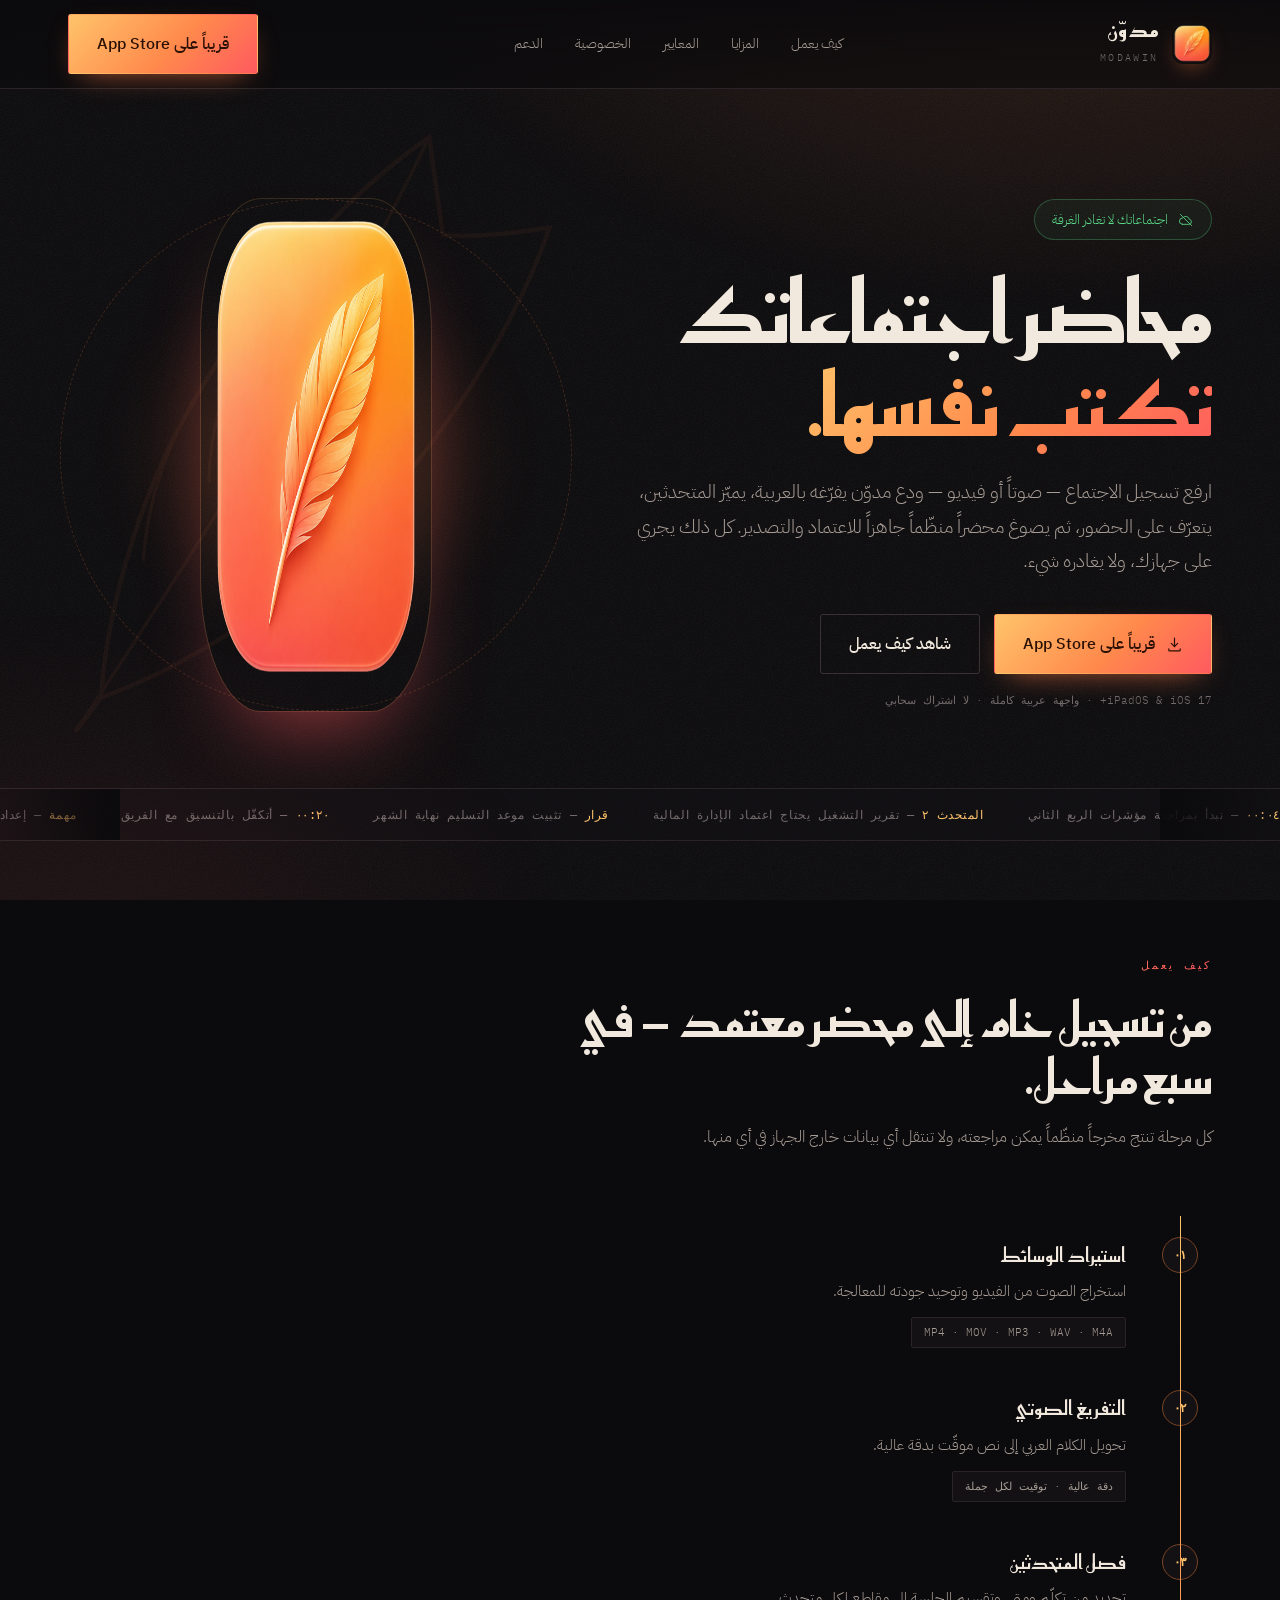
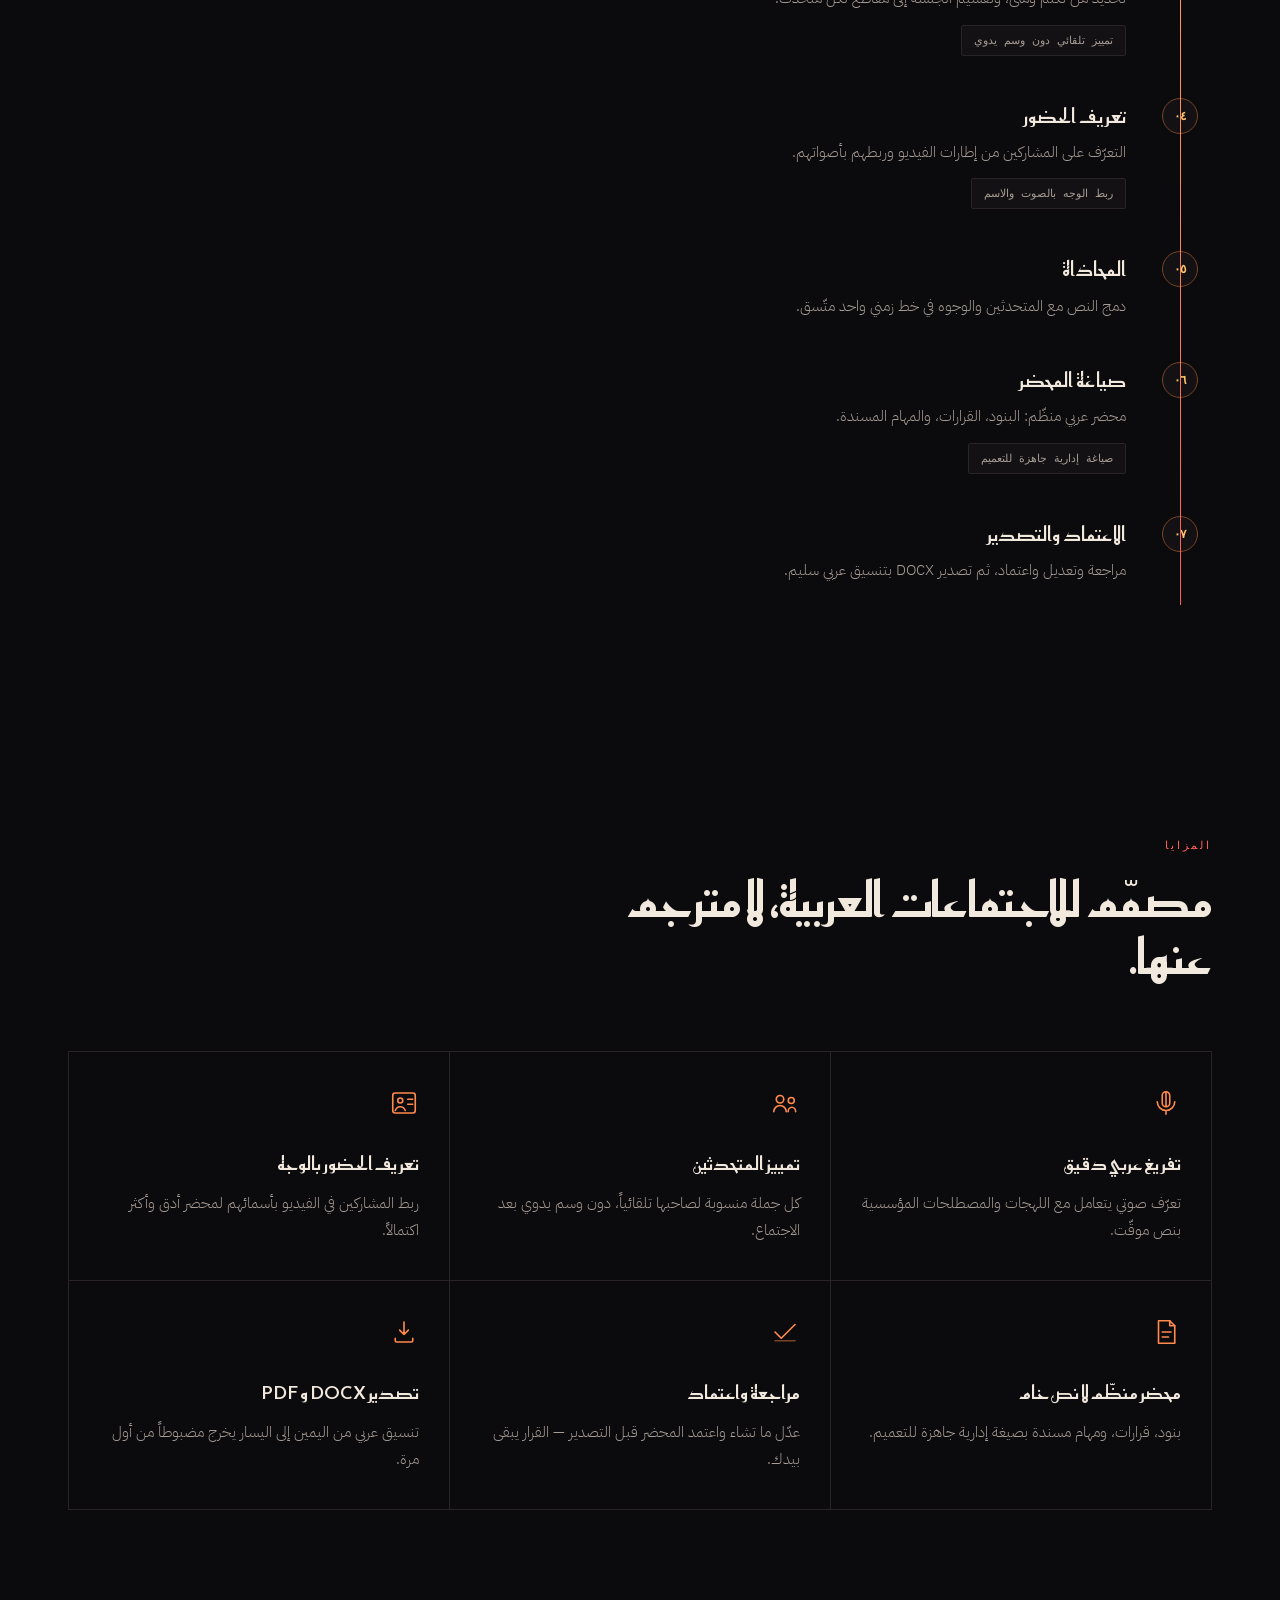
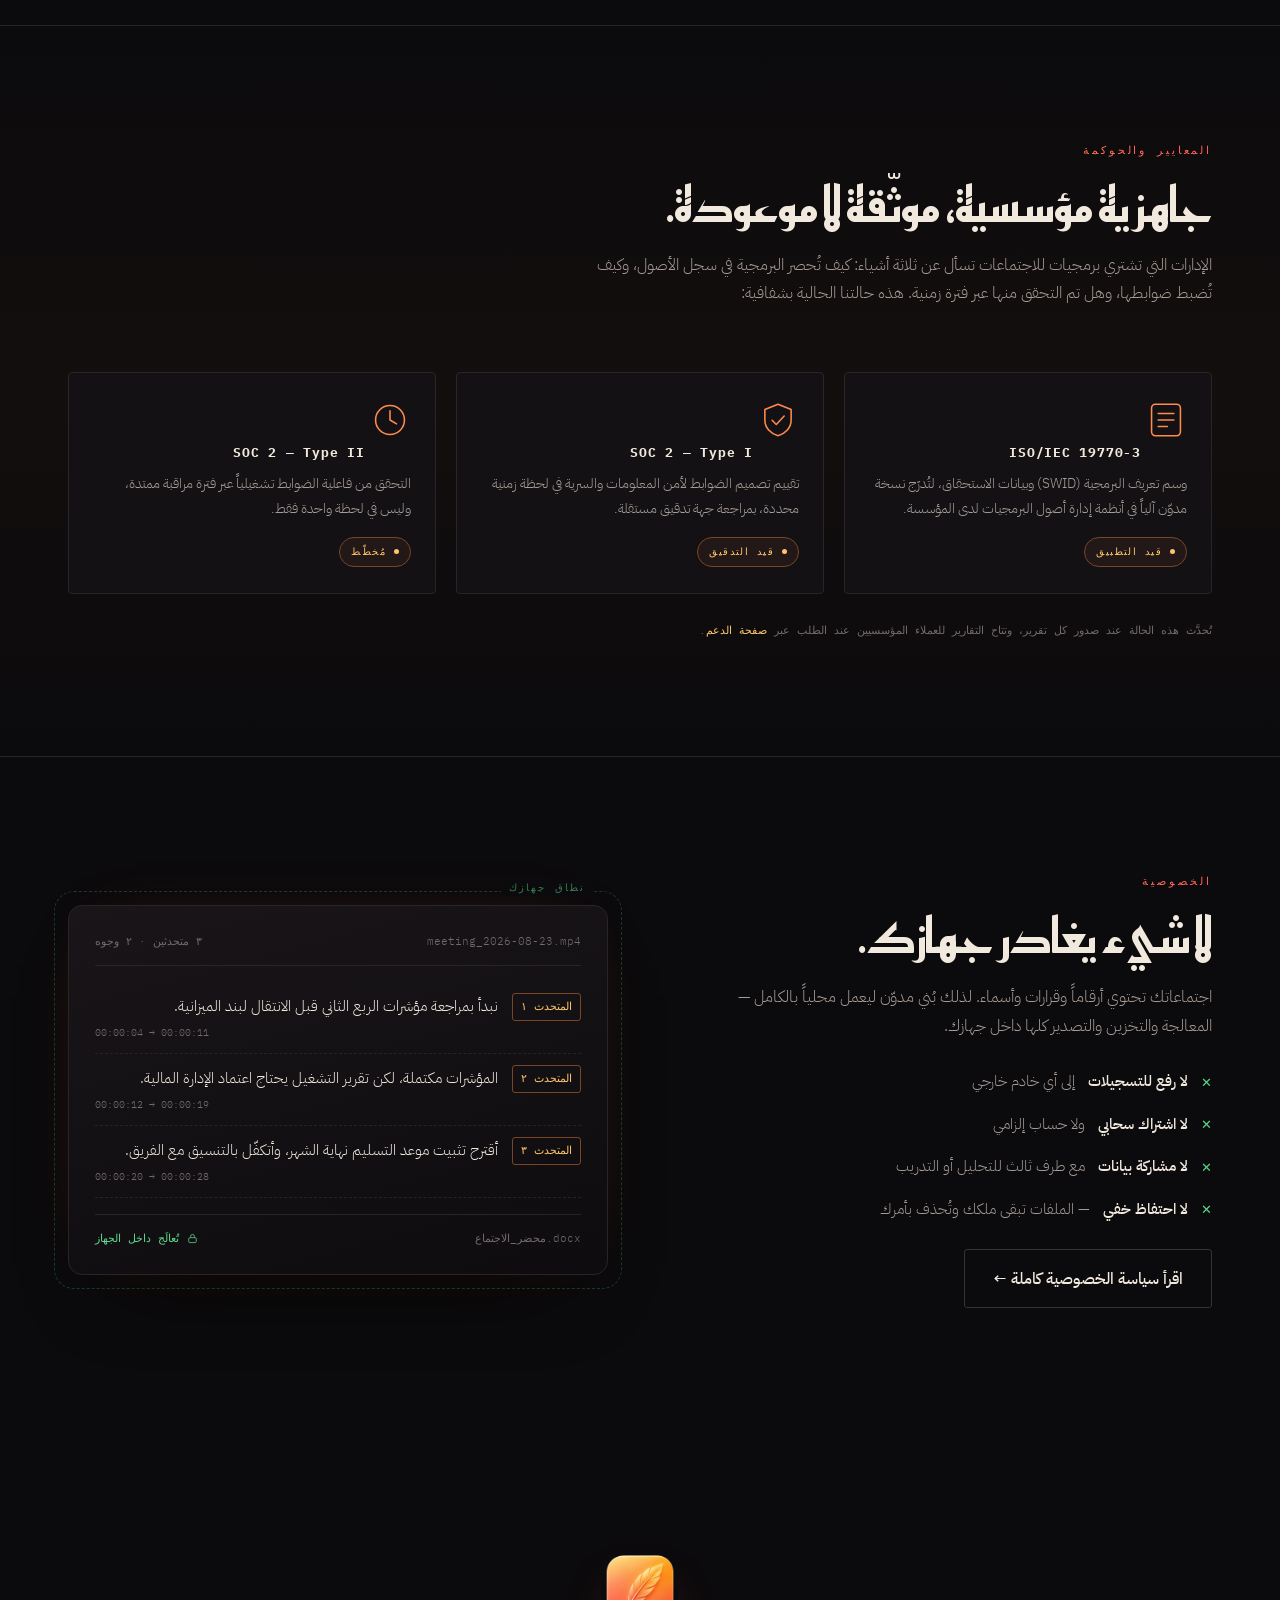
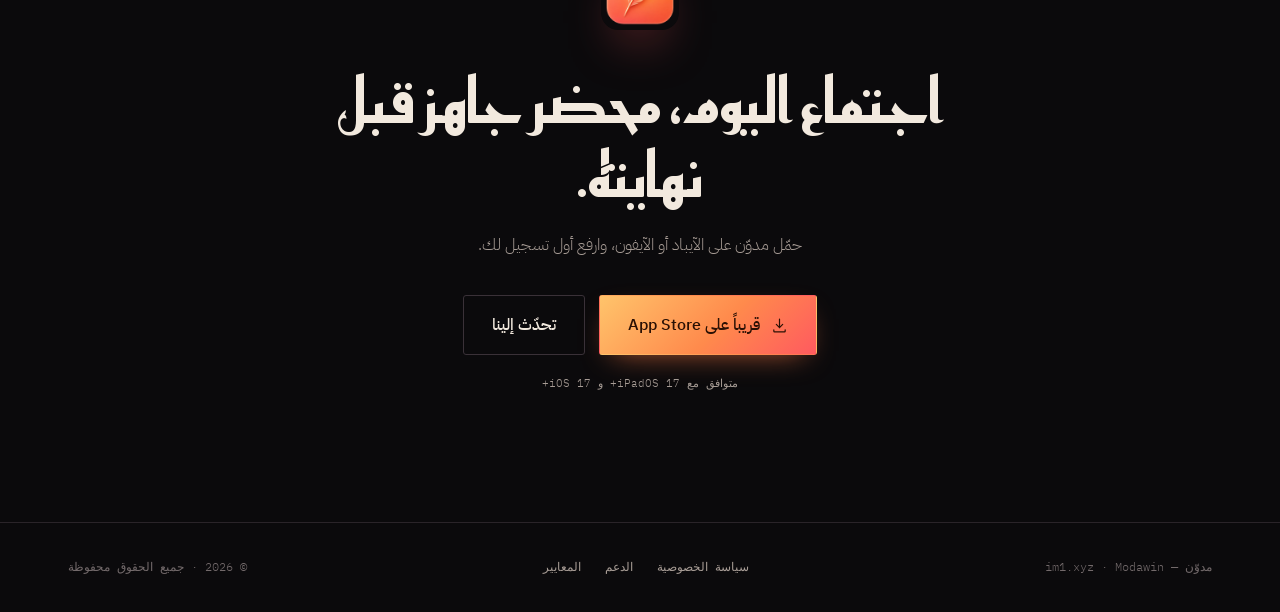
==== index.html @ cdb1be57 "Redesign around the Modawin feather identity: flame palette, app-icon hero, transcript ticker, stand" ====
<!DOCTYPE html>
<html lang="ar" dir="rtl">
<head>
<meta charset="utf-8">
<meta name="viewport" content="width=device-width, initial-scale=1">
<title>مدوّن — محاضر اجتماعاتك تكتب نفسها</title>
<meta name="description" content="مدوّن يحوّل تسجيلات اجتماعاتك إلى محضر عربي منظّم — تفريغ صوتي، تمييز متحدثين، تعريف حضور، وتصدير DOCX. المعالجة كلها تجري داخل جهازك.">
<meta property="og:title" content="مدوّن — محاضر اجتماعاتك تكتب نفسها">
<meta property="og:description" content="محاضر عربية منظّمة، تُصاغ حيث تبقى بياناتك: داخل جهازك.">
<meta property="og:type" content="website">
<meta property="og:url" content="https://im1.xyz/">
<meta property="og:locale" content="ar_SA">
<meta property="og:image" content="https://im1.xyz/icon-512.png">
<meta name="twitter:card" content="summary_large_image">
<meta name="theme-color" content="#0B0A0C">
<link rel="canonical" href="https://im1.xyz/">
<link rel="icon" type="image/png" sizes="64x64" href="icon-64.png">
<link rel="icon" type="image/png" sizes="192x192" href="icon-192.png">
<link rel="apple-touch-icon" href="apple-touch-icon.png">
<link rel="preconnect" href="https://fonts.googleapis.com">
<link rel="preconnect" href="https://fonts.gstatic.com" crossorigin>
<link href="https://fonts.googleapis.com/css2?family=Reem+Kufi:wght@400..700&family=IBM+Plex+Sans+Arabic:wght@200;300;400;500;600&family=IBM+Plex+Mono:wght@400;500&display=swap" rel="stylesheet">
<script type="application/ld+json">
{"@context":"https://schema.org","@type":"SoftwareApplication","name":"مدوّن","alternateName":"Modawin",
"applicationCategory":"BusinessApplication","operatingSystem":"iOS 17+, iPadOS 17+","inLanguage":"ar",
"url":"https://im1.xyz/","image":"https://im1.xyz/icon-512.png",
"description":"ذكاء اجتماعات عربي: تفريغ صوتي، تمييز متحدثين، تعريف حضور، ومحضر عربي منظّم قابل للتصدير DOCX — بمعالجة تجري داخل الجهاز."}
</script>
<style>
:root{
  --ink:#0B0A0C; --ink-2:#131114; --panel:#17141A; --line:#2A2429; --line-2:#3A3138;
  --sand:#F2E9DE; --sand-dim:#A79C95; --mute:#736A6B;
  --flame-1:#FFC46B; --flame-2:#FF8A4C; --flame-3:#FF5A5F; --flame-soft:#7A4526;
  --signal:#5BD98A;
  --grad:linear-gradient(135deg,var(--flame-1),var(--flame-2) 55%,var(--flame-3));
  --display:"Reem Kufi",serif; --body:"IBM Plex Sans Arabic",sans-serif; --mono:"IBM Plex Mono",monospace;
  --maxw:1200px;
}
*{box-sizing:border-box;margin:0;padding:0}
html{scroll-behavior:smooth}
body{background:var(--ink); color:var(--sand); font-family:var(--body); font-weight:300;
  line-height:1.8; -webkit-font-smoothing:antialiased; overflow-x:hidden; position:relative}
body::before{content:""; position:fixed; inset:0; z-index:0; pointer-events:none; opacity:.15;
  background-image:url("data:image/svg+xml,%3Csvg xmlns='http://www.w3.org/2000/svg' width='200' height='200'%3E%3Cfilter id='n'%3E%3CfeTurbulence type='fractalNoise' baseFrequency='.85' numOctaves='3'/%3E%3C/filter%3E%3Crect width='200' height='200' filter='url(%23n)' opacity='.5'/%3E%3C/svg%3E")}
body::after{content:""; position:fixed; inset:0; z-index:0; pointer-events:none;
  background:radial-gradient(1200px 700px at 84% -12%, rgba(255,138,76,.16), transparent 60%),
             radial-gradient(800px 560px at 6% 106%, rgba(255,90,95,.08), transparent 62%)}
.wrap{position:relative; z-index:1; max-width:var(--maxw); margin-inline:auto; padding-inline:28px}
.mono{font-family:var(--mono); letter-spacing:.04em}
.ltr{direction:ltr; unicode-bidi:isolate; display:inline-block}
.grad-text{background:var(--grad); -webkit-background-clip:text; background-clip:text; color:transparent}

/* ── nav ─────────────────────────────────────────── */
nav{position:sticky; top:0; z-index:50; backdrop-filter:blur(16px);
  background:linear-gradient(to bottom, rgba(11,10,12,.95), rgba(11,10,12,.6)); border-bottom:1px solid var(--line)}
.nav-in{display:flex; align-items:center; justify-content:space-between; gap:20px; padding-block:14px}
.brand{display:flex; align-items:center; gap:13px; text-decoration:none; color:var(--sand)}
.brand img{width:40px; height:40px; border-radius:11px; box-shadow:0 8px 22px -10px rgba(255,122,69,.75)}
.brand b{font-family:var(--display); font-weight:600; font-size:1.4rem; letter-spacing:.01em; display:block; line-height:1.15}
.brand em{font-style:normal; font-family:var(--mono); font-size:.6rem; color:var(--mute); letter-spacing:.26em; text-transform:uppercase}
.nav-links{display:flex; gap:32px; align-items:center}
.nav-links a{color:var(--sand-dim); text-decoration:none; font-size:.9rem; transition:color .25s; position:relative}
.nav-links a::after{content:""; position:absolute; inset-inline:0; bottom:-6px; height:1px; background:var(--grad);
  transform:scaleX(0); transition:transform .35s cubic-bezier(.2,.7,.3,1)}
.nav-links a:hover{color:var(--sand)} .nav-links a:hover::after{transform:scaleX(1)}
@media(max-width:900px){.nav-links{display:none}}

/* ── buttons ─────────────────────────────────────── */
.btn{display:inline-flex; align-items:center; gap:11px; padding:15px 28px; border-radius:3px;
  font-family:var(--body); font-weight:500; font-size:.97rem; text-decoration:none; cursor:pointer;
  border:1px solid transparent; transition:transform .24s cubic-bezier(.2,.7,.3,1), box-shadow .3s, border-color .3s, color .3s}
.btn-primary{background:var(--grad); color:#2A1004; box-shadow:0 10px 30px -14px rgba(255,122,69,.8)}
.btn-primary:hover{transform:translateY(-2px); box-shadow:0 20px 44px -16px rgba(255,122,69,.9)}
.btn-ghost{border-color:var(--line-2); color:var(--sand)}
.btn-ghost:hover{border-color:var(--flame-2); color:var(--flame-1); transform:translateY(-2px)}
.btn svg{width:17px; height:17px}

/* ── hero ────────────────────────────────────────── */
header{padding-block:clamp(56px,9vw,110px) clamp(46px,6vw,80px); position:relative; overflow:hidden}
.feather-mark{position:absolute; inset-inline-end:-8%; top:-6%; width:min(760px,72vw); opacity:.05;
  pointer-events:none; transform:rotate(-8deg); z-index:0}
.hero-grid{display:grid; grid-template-columns:1.08fr .92fr; gap:clamp(34px,5vw,70px); align-items:center; position:relative; z-index:1}
@media(max-width:980px){.hero-grid{grid-template-columns:1fr}}
.eyebrow{display:inline-flex; align-items:center; gap:10px; font-size:.82rem; color:var(--signal);
  border:1px solid rgba(91,217,138,.28); border-radius:999px; padding:8px 17px; background:rgba(91,217,138,.05)}
.eyebrow .glyph{width:16px; height:16px; flex:0 0 16px; fill:none; stroke:var(--signal); stroke-width:1.4;
  stroke-linecap:round; stroke-linejoin:round; opacity:.9}
.eyebrow .slash{stroke-dasharray:26; stroke-dashoffset:26; animation:draw 1.1s .7s cubic-bezier(.4,.8,.3,1) forwards}
@keyframes draw{to{stroke-dashoffset:0}}
h1{font-family:var(--display); font-weight:700; font-size:clamp(2.9rem,7.2vw,5.4rem); line-height:1.08;
  letter-spacing:-.015em; margin-block:26px 22px; max-width:15ch}
.lede{font-size:clamp(1.02rem,1.6vw,1.19rem); color:var(--sand-dim); max-width:54ch; font-weight:300}
.cta-row{display:flex; gap:14px; flex-wrap:wrap; margin-top:36px}
.fine{font-family:var(--mono); font-size:.71rem; color:var(--mute); margin-top:16px}
.rise{opacity:0; transform:translateY(22px); animation:rise .95s cubic-bezier(.2,.7,.3,1) forwards}
@keyframes rise{to{opacity:1; transform:none}}
.d1{animation-delay:.05s}.d2{animation-delay:.16s}.d3{animation-delay:.28s}.d4{animation-delay:.4s}.d5{animation-delay:.52s}

/* app icon showcase */
.icon-stage{display:grid; place-items:center; position:relative}
.icon-stage .halo{position:absolute; width:min(420px,80%); aspect-ratio:1; border-radius:50%;
  background:radial-gradient(circle, rgba(255,122,69,.35), transparent 66%); filter:blur(28px); animation:pulseHalo 6s ease-in-out infinite}
@keyframes pulseHalo{0%,100%{transform:scale(1); opacity:.85} 50%{transform:scale(1.06); opacity:1}}
.icon-stage img.app{width:min(230px,52vw); border-radius:26%; position:relative; z-index:2;
  box-shadow:0 46px 80px -34px rgba(255,90,95,.55), 0 0 0 1px rgba(255,196,107,.16);
  animation:float 7s ease-in-out infinite}
@keyframes float{0%,100%{transform:translateY(0) rotate(0)} 50%{transform:translateY(-11px) rotate(-1deg)}}
.orbit{position:absolute; inset-block:0; aspect-ratio:1; border:1px dashed rgba(255,138,76,.2);
  border-radius:50%; animation:spin 34s linear infinite; z-index:1}
@keyframes spin{to{transform:rotate(360deg)}}

/* ── marquee of transcript lines ─────────────────── */
.ticker{border-block:1px solid var(--line); background:rgba(19,17,20,.6); overflow:hidden; position:relative}
.ticker::before,.ticker::after{content:""; position:absolute; top:0; bottom:0; width:120px; z-index:2; pointer-events:none}
.ticker::before{inset-inline-start:0; background:linear-gradient(to left,transparent,var(--ink))}
.ticker::after{inset-inline-end:0; background:linear-gradient(to right,transparent,var(--ink))}
.ticker-track{display:flex; gap:44px; padding-block:15px; width:max-content; animation:slide 42s linear infinite}
@keyframes slide{to{transform:translateX(50%)}}
.ticker-track span{font-family:var(--mono); font-size:.73rem; color:var(--mute); white-space:nowrap; letter-spacing:.05em}
.ticker-track span b{color:var(--flame-1); font-weight:400}

/* ── sections ────────────────────────────────────── */
section{padding-block:clamp(72px,9vw,124px)}
.sec-head{max-width:64ch; margin-bottom:clamp(40px,5vw,64px)}
.kicker{font-family:var(--mono); font-size:.69rem; letter-spacing:.26em; display:block; margin-bottom:16px}
h2{font-family:var(--display); font-weight:600; font-size:clamp(2rem,4vw,3.05rem); line-height:1.18; letter-spacing:-.008em}
.sec-head p{color:var(--sand-dim); margin-top:16px}

/* pipeline */
.ladder{position:relative}
.ladder::before{content:""; position:absolute; inset-block:0; inset-inline-start:31px; width:1px; background:var(--line)}
.ladder .fill{position:absolute; inset-inline-start:31px; top:0; width:1px; background:var(--grad); height:0;
  transition:height 1.7s cubic-bezier(.3,.8,.3,1)}
.ladder.on .fill{height:100%}
.step{display:grid; grid-template-columns:64px 1fr; gap:22px; align-items:start; padding-block:21px}
.step .n{width:64px; display:grid; place-items:center}
.step .n b{width:36px; height:36px; border-radius:50%; display:grid; place-items:center; background:var(--ink-2);
  border:1px solid var(--line); font-family:var(--mono); font-size:.76rem; color:var(--mute); transition:.55s}
.ladder.on .step .n b{border-color:var(--flame-soft); color:var(--flame-1)}
.step h3{font-family:var(--display); font-weight:500; font-size:1.26rem; margin-bottom:5px}
.step p{color:var(--sand-dim); font-size:.95rem; max-width:60ch}
.step .tech{font-family:var(--mono); font-size:.66rem; color:var(--sand-dim); margin-top:12px; display:inline-block;
  border:1px solid var(--line); border-radius:2px; padding:5px 12px; background:var(--ink-2); transition:.35s}
.step:hover .tech{border-color:var(--flame-soft); color:var(--flame-1)}

/* features */
.cards{display:grid; grid-template-columns:repeat(3,1fr); gap:1px; background:var(--line); border:1px solid var(--line)}
@media(max-width:900px){.cards{grid-template-columns:repeat(2,1fr)}}
@media(max-width:600px){.cards{grid-template-columns:1fr}}
.card{background:var(--ink); padding:36px 30px; transition:background .35s; position:relative; overflow:hidden}
.card::before{content:""; position:absolute; top:0; inset-inline:0; height:1px; background:var(--grad);
  transform:scaleX(0); transition:transform .55s cubic-bezier(.2,.7,.3,1)}
.card:hover{background:var(--ink-2)} .card:hover::before{transform:scaleX(1)}
.card .ic{width:30px; height:30px; margin-bottom:20px; stroke:var(--flame-2); fill:none; stroke-width:1.3; stroke-linecap:round; stroke-linejoin:round}
.card h3{font-family:var(--display); font-weight:500; font-size:1.17rem; margin-bottom:9px}
.card p{color:var(--sand-dim); font-size:.93rem}

/* compliance */
.trust{border-block:1px solid var(--line); background:linear-gradient(180deg, transparent, rgba(255,138,76,.035), transparent)}
.badges{display:grid; grid-template-columns:repeat(3,1fr); gap:20px; margin-top:8px}
@media(max-width:860px){.badges{grid-template-columns:1fr}}
.badge{border:1px solid var(--line); background:var(--ink-2); border-radius:4px; padding:26px 24px;
  position:relative; overflow:hidden; transition:border-color .35s, transform .35s}
.badge:hover{border-color:var(--flame-soft); transform:translateY(-3px)}
.badge .seal{width:42px; height:42px; margin-bottom:16px; stroke:var(--flame-2); fill:none; stroke-width:1.2; stroke-linecap:round; stroke-linejoin:round}
.badge h4{font-family:var(--mono); font-size:.82rem; color:var(--sand); letter-spacing:.06em; margin-bottom:6px}
.badge p{color:var(--sand-dim); font-size:.88rem; margin-bottom:14px}
.status{display:inline-flex; align-items:center; gap:8px; font-family:var(--mono); font-size:.64rem;
  letter-spacing:.14em; padding:5px 11px; border-radius:999px; border:1px solid}
.status.active{color:var(--signal); border-color:rgba(91,217,138,.34); background:rgba(91,217,138,.06)}
.status.progress{color:var(--flame-1); border-color:var(--flame-soft); background:rgba(255,138,76,.06)}
.status i{width:5px; height:5px; border-radius:50%; background:currentColor; display:block}

/* privacy */
.privacy{position:relative}
.priv-grid{display:grid; grid-template-columns:1fr 1fr; gap:clamp(32px,5vw,72px); align-items:center}
@media(max-width:900px){.priv-grid{grid-template-columns:1fr}}
.priv-list{list-style:none; display:grid; gap:15px}
.priv-list li{display:flex; gap:13px; align-items:flex-start; color:var(--sand-dim); font-size:.96rem}
.priv-list li::before{content:"✕"; color:var(--signal); font-family:var(--mono); font-size:.8rem; margin-top:.28em}
.priv-list li b{color:var(--sand); font-weight:500}
.vault{border:1px solid var(--line); border-radius:14px; padding:26px; background:linear-gradient(165deg,#191519,#0E0C0F);
  position:relative; box-shadow:0 40px 90px -50px #000, 0 0 70px -42px rgba(255,122,69,.4)}
.vault .boundary{position:absolute; inset:-15px; border:1px dashed rgba(91,217,138,.22); border-radius:20px;
  pointer-events:none; animation:breathe 7s ease-in-out infinite}
.vault .boundary-tag{position:absolute; top:-27px; inset-inline-start:14px; font-family:var(--mono); font-size:.6rem;
  letter-spacing:.22em; color:rgba(91,217,138,.55); background:var(--ink); padding-inline:8px}
@keyframes breathe{0%,100%{opacity:.5; transform:scale(1)} 50%{opacity:.95; transform:scale(1.008)}}
@media(max-width:900px){.vault .boundary,.vault .boundary-tag{display:none}}
.vault-bar{display:flex; align-items:center; justify-content:space-between; padding-bottom:14px;
  border-bottom:1px solid var(--line); margin-bottom:16px; font-family:var(--mono); font-size:.68rem; color:var(--mute)}
.seg{display:grid; grid-template-columns:auto 1fr; gap:14px; padding-block:11px; border-bottom:1px dashed rgba(42,36,41,.9)}
.seg:last-of-type{border-bottom:0}
.spk{font-family:var(--mono); font-size:.67rem; color:var(--flame-1); border:1px solid var(--flame-soft);
  border-radius:3px; padding:3px 8px; height:fit-content; white-space:nowrap}
.seg p{font-size:.93rem; color:var(--sand)}
.seg time{display:block; font-family:var(--mono); font-size:.63rem; color:var(--mute); margin-top:4px}
.vault-foot{margin-top:16px; padding-top:14px; border-top:1px solid var(--line); display:flex;
  justify-content:space-between; align-items:center; font-family:var(--mono); font-size:.67rem; color:var(--mute); gap:12px; flex-wrap:wrap}
.localmark{display:inline-flex; align-items:center; gap:7px; color:var(--signal)}
.localmark svg{width:13px; height:13px; fill:none; stroke:var(--signal); stroke-width:1.4; stroke-linejoin:round}

/* final cta */
.final{text-align:center; padding-block:clamp(86px,10vw,138px); position:relative}
.final img.mini{width:78px; border-radius:22%; margin-bottom:26px; box-shadow:0 26px 50px -22px rgba(255,90,95,.6)}
.final h2{font-size:clamp(2.2rem,5.2vw,3.9rem); max-width:17ch; margin-inline:auto}
.final p{color:var(--sand-dim); max-width:46ch; margin:18px auto 0}
.final .cta-row{justify-content:center}

footer{border-top:1px solid var(--line); padding-block:34px; font-family:var(--mono); font-size:.72rem; color:var(--mute)}
.foot-in{display:flex; justify-content:space-between; gap:18px; flex-wrap:wrap; align-items:center}
.foot-links{display:flex; gap:24px}
footer a{color:var(--sand-dim); text-decoration:none}
footer a:hover{color:var(--flame-1)}
:focus-visible{outline:2px solid var(--flame-2); outline-offset:3px}
@media(prefers-reduced-motion:reduce){*{animation-duration:.001s!important; transition-duration:.001s!important}
  .rise{opacity:1; transform:none}}
</style>
</head>
<body>

<nav>
  <div class="wrap nav-in">
    <a class="brand" href="/">
      <img src="icon-192.png" alt="شعار مدوّن" width="40" height="40">
      <span><b>مدوّن</b><em>Modawin</em></span>
    </a>
    <div class="nav-links">
      <a href="#how">كيف يعمل</a>
      <a href="#features">المزايا</a>
      <a href="#trust">المعايير</a>
      <a href="#privacy">الخصوصية</a>
      <a href="support.html">الدعم</a>
    </div>
    <a class="btn btn-primary appstore" href="#get">حمّل التطبيق</a>
  </div>
</nav>

<header>
  <svg class="feather-mark" viewBox="0 0 200 200" aria-hidden="true">
    <path d="M150 30C120 45 80 80 60 120c-10 20-14 34-16 44l-8 8 8-8c10-2 24-6 44-16 40-20 75-60 90-90-10 0-20 0-28-2z"
          fill="none" stroke="#FF8A4C" stroke-width="1.2"/>
    <path d="M150 30C130 60 100 100 36 172M120 52c-8 14-14 26-16 40M96 74c-8 12-14 24-16 38M72 100c-6 10-10 20-12 30"
          fill="none" stroke="#FF8A4C" stroke-width=".9"/>
  </svg>
  <div class="wrap hero-grid">
    <div>
      <span class="eyebrow rise d1">
        <svg class="glyph" viewBox="0 0 24 24" aria-hidden="true">
          <path d="M6.5 18.5h10a3.7 3.7 0 00.5-7.35 5.4 5.4 0 00-9.83-2.1A4.2 4.2 0 006.5 18.5z"/>
          <path d="M3.6 3.6l16.8 16.8" class="slash"/>
        </svg>
        اجتماعاتك لا تغادر الغرفة
      </span>
      <h1 class="rise d2">محاضر اجتماعاتك<br><span class="grad-text">تكتب نفسها.</span></h1>
      <p class="lede rise d3">
        ارفع تسجيل الاجتماع — صوتاً أو فيديو — ودع مدوّن يفرّغه بالعربية، يميّز المتحدثين،
        يتعرّف على الحضور، ثم يصوغ محضراً منظّماً جاهزاً للاعتماد والتصدير.
        كل ذلك يجري على جهازك، ولا يغادره شيء.
      </p>
      <div class="cta-row rise d4">
        <a class="btn btn-primary appstore" href="#">
          <svg viewBox="0 0 24 24" fill="none" stroke="currentColor" stroke-width="1.7" stroke-linecap="round" stroke-linejoin="round"><path d="M12 3v12m0 0l-4.5-4.5M12 15l4.5-4.5M4 18v2a1 1 0 001 1h14a1 1 0 001-1v-2"/></svg>
          تحميل من App Store
        </a>
        <a class="btn btn-ghost" href="#how">شاهد كيف يعمل</a>
      </div>
      <p class="fine rise d5">iPadOS &amp; iOS 17+ · واجهة عربية كاملة · لا اشتراك سحابي</p>
    </div>

    <div class="icon-stage rise d3">
      <span class="halo"></span>
      <span class="orbit"></span>
      <img class="app" src="icon-512.png" alt="أيقونة تطبيق مدوّن" width="512" height="512">
    </div>
  </div>
</header>

<div class="ticker" aria-hidden="true">
  <div class="ticker-track">
    <span><b>٠٠:٠٤</b> — نبدأ بمراجعة مؤشرات الربع الثاني</span>
    <span><b>المتحدث ٢</b> — تقرير التشغيل يحتاج اعتماد الإدارة المالية</span>
    <span><b>قرار</b> — تثبيت موعد التسليم نهاية الشهر</span>
    <span><b>٠٠:٢٠</b> — أتكفّل بالتنسيق مع الفريق</span>
    <span><b>مهمة</b> — إعداد الميزانية التشغيلية · مسندة</span>
    <span><b>تصدير</b> — محضر الاجتماع.docx</span>
    <span><b>٠٠:٠٤</b> — نبدأ بمراجعة مؤشرات الربع الثاني</span>
    <span><b>المتحدث ٢</b> — تقرير التشغيل يحتاج اعتماد الإدارة المالية</span>
    <span><b>قرار</b> — تثبيت موعد التسليم نهاية الشهر</span>
    <span><b>٠٠:٢٠</b> — أتكفّل بالتنسيق مع الفريق</span>
    <span><b>مهمة</b> — إعداد الميزانية التشغيلية · مسندة</span>
    <span><b>تصدير</b> — محضر الاجتماع.docx</span>
  </div>
</div>

<section id="how">
  <div class="wrap">
    <div class="sec-head">
      <span class="kicker grad-text">كيف يعمل</span>
      <h2>من تسجيل خام إلى محضر معتمد — في سبع مراحل.</h2>
      <p>كل مرحلة تنتج مخرجاً منظّماً يمكن مراجعته، ولا تنتقل أي بيانات خارج الجهاز في أي منها.</p>
    </div>
    <div class="ladder" id="ladder">
      <div class="fill"></div>
      <div class="step"><div class="n"><b>٠١</b></div><div><h3>استيراد الوسائط</h3><p>استخراج الصوت من الفيديو وتوحيد جودته للمعالجة.</p><span class="tech ltr">MP4 · MOV · MP3 · WAV · M4A</span></div></div>
      <div class="step"><div class="n"><b>٠٢</b></div><div><h3>التفريغ الصوتي</h3><p>تحويل الكلام العربي إلى نص موقّت بدقة عالية.</p><span class="tech">دقة عالية · توقيت لكل جملة</span></div></div>
      <div class="step"><div class="n"><b>٠٣</b></div><div><h3>فصل المتحدثين</h3><p>تحديد من تكلّم ومتى، وتقسيم الجلسة إلى مقاطع لكل متحدث.</p><span class="tech">تمييز تلقائي دون وسم يدوي</span></div></div>
      <div class="step"><div class="n"><b>٠٤</b></div><div><h3>تعريف الحضور</h3><p>التعرّف على المشاركين من إطارات الفيديو وربطهم بأصواتهم.</p><span class="tech">ربط الوجه بالصوت والاسم</span></div></div>
      <div class="step"><div class="n"><b>٠٥</b></div><div><h3>المحاذاة</h3><p>دمج النص مع المتحدثين والوجوه في خط زمني واحد متّسق.</p></div></div>
      <div class="step"><div class="n"><b>٠٦</b></div><div><h3>صياغة المحضر</h3><p>محضر عربي منظّم: البنود، القرارات، والمهام المسندة.</p><span class="tech">صياغة إدارية جاهزة للتعميم</span></div></div>
      <div class="step"><div class="n"><b>٠٧</b></div><div><h3>الاعتماد والتصدير</h3><p>مراجعة وتعديل واعتماد، ثم تصدير DOCX بتنسيق عربي سليم.</p></div></div>
    </div>
  </div>
</section>

<section id="features">
  <div class="wrap">
    <div class="sec-head">
      <span class="kicker grad-text">المزايا</span>
      <h2>مصمّم للاجتماعات العربية، لا مترجم عنها.</h2>
    </div>
    <div class="cards">
      <div class="card">
        <svg class="ic" viewBox="0 0 24 24"><path d="M12 3v12m0 0a3 3 0 003-3V6a3 3 0 00-6 0v6a3 3 0 003 3zM5 11a7 7 0 0014 0M12 18v3"/></svg>
        <h3>تفريغ عربي دقيق</h3><p>تعرّف صوتي يتعامل مع اللهجات والمصطلحات المؤسسية بنص موقّت.</p>
      </div>
      <div class="card">
        <svg class="ic" viewBox="0 0 24 24"><circle cx="8" cy="9" r="3"/><circle cx="17" cy="10" r="2.4"/><path d="M3 19c0-2.8 2.2-5 5-5s5 2.2 5 5M14.5 19c0-2 1.3-3.6 3-3.6s3 1.6 3 3.6"/></svg>
        <h3>تمييز المتحدثين</h3><p>كل جملة منسوبة لصاحبها تلقائياً، دون وسم يدوي بعد الاجتماع.</p>
      </div>
      <div class="card">
        <svg class="ic" viewBox="0 0 24 24"><rect x="3" y="4" width="18" height="16" rx="2"/><circle cx="9" cy="10" r="2"/><path d="M5 18c.8-2 2.3-3 4-3s3.2 1 4 3M15 9h4M15 13h4"/></svg>
        <h3>تعريف الحضور بالوجه</h3><p>ربط المشاركين في الفيديو بأسمائهم لمحضر أدق وأكثر اكتمالاً.</p>
      </div>
      <div class="card">
        <svg class="ic" viewBox="0 0 24 24"><path d="M6 3h9l4 4v14H6z"/><path d="M15 3v4h4M9 12h7M9 16h5"/></svg>
        <h3>محضر منظّم لا نص خام</h3><p>بنود، قرارات، ومهام مسندة بصيغة إدارية جاهزة للتعميم.</p>
      </div>
      <div class="card">
        <svg class="ic" viewBox="0 0 24 24"><path d="M4 12l5 5L20 6"/><path d="M4 19h16" opacity=".45"/></svg>
        <h3>مراجعة واعتماد</h3><p>عدّل ما تشاء واعتمد المحضر قبل التصدير — القرار يبقى بيدك.</p>
      </div>
      <div class="card">
        <svg class="ic" viewBox="0 0 24 24"><path d="M12 4v10m0 0l-3.5-3.5M12 14l3.5-3.5"/><path d="M5 17v2a1 1 0 001 1h12a1 1 0 001-1v-2"/></svg>
        <h3>تصدير DOCX و PDF</h3><p>تنسيق عربي من اليمين إلى اليسار يخرج مضبوطاً من أول مرة.</p>
      </div>
    </div>
  </div>
</section>

<section id="trust" class="trust">
  <div class="wrap">
    <div class="sec-head">
      <span class="kicker grad-text">المعايير والحوكمة</span>
      <h2>جاهزية مؤسسية، موثّقة لا موعودة.</h2>
      <p>الإدارات التي تشتري برمجيات للاجتماعات تسأل عن ثلاثة أشياء: كيف تُحصر البرمجية في سجل الأصول، وكيف تُضبط ضوابطها، وهل تم التحقق منها عبر فترة زمنية. هذه حالتنا الحالية بشفافية:</p>
    </div>
    <div class="badges">
      <div class="badge">
        <svg class="seal" viewBox="0 0 32 32"><rect x="5" y="4" width="22" height="24" rx="3"/><path d="M10 11h12M10 16h12M10 21h7"/></svg>
        <h4 class="ltr">ISO/IEC 19770-3</h4>
        <p>وسم تعريف البرمجية (SWID) وبيانات الاستحقاق، لتُدرَج نسخة مدوّن آلياً في أنظمة إدارة أصول البرمجيات لدى المؤسسة.</p>
        <span class="status progress" data-cert="iso19770"><i></i> قيد التطبيق</span>
      </div>
      <div class="badge">
        <svg class="seal" viewBox="0 0 32 32"><path d="M16 4l10 4v8c0 6-4.3 10.4-10 12-5.7-1.6-10-6-10-12V8z"/><path d="M11.5 16.2l3.2 3.2 6-6.4"/></svg>
        <h4 class="ltr">SOC 2 — Type I</h4>
        <p>تقييم تصميم الضوابط لأمن المعلومات والسرية في لحظة زمنية محددة، بمراجعة جهة تدقيق مستقلة.</p>
        <span class="status progress" data-cert="soc2t1"><i></i> قيد التدقيق</span>
      </div>
      <div class="badge">
        <svg class="seal" viewBox="0 0 32 32"><circle cx="16" cy="16" r="11"/><path d="M16 9v7l5 3"/></svg>
        <h4 class="ltr">SOC 2 — Type II</h4>
        <p>التحقق من فاعلية الضوابط تشغيلياً عبر فترة مراقبة ممتدة، وليس في لحظة واحدة فقط.</p>
        <span class="status progress" data-cert="soc2t2"><i></i> مُخطّط</span>
      </div>
    </div>
    <p class="fine" style="margin-top:26px">تُحدَّث هذه الحالة عند صدور كل تقرير، وتتاح التقارير للعملاء المؤسسيين عند الطلب عبر <a href="support.html" style="color:var(--flame-1);text-decoration:none">صفحة الدعم</a>.</p>
  </div>
</section>

<section id="privacy" class="privacy">
  <div class="wrap priv-grid">
    <div>
      <span class="kicker grad-text">الخصوصية</span>
      <h2>لا شيء يغادر جهازك.</h2>
      <p style="color:var(--sand-dim); margin:18px 0 26px; max-width:50ch">
        اجتماعاتك تحتوي أرقاماً وقرارات وأسماء. لذلك بُني مدوّن ليعمل محلياً بالكامل —
        المعالجة والتخزين والتصدير كلها داخل جهازك.
      </p>
      <ul class="priv-list">
        <li><b>لا رفع للتسجيلات</b> إلى أي خادم خارجي</li>
        <li><b>لا اشتراك سحابي</b> ولا حساب إلزامي</li>
        <li><b>لا مشاركة بيانات</b> مع طرف ثالث للتحليل أو التدريب</li>
        <li><b>لا احتفاظ خفي</b> — الملفات تبقى ملكك وتُحذف بأمرك</li>
      </ul>
      <p style="margin-top:26px"><a class="btn btn-ghost" href="privacy.html">اقرأ سياسة الخصوصية كاملة ←</a></p>
    </div>

    <div class="vault" aria-hidden="true">
      <span class="boundary"></span>
      <span class="boundary-tag">نطاق جهازك</span>
      <div class="vault-bar">
        <span class="ltr">meeting_2026-08-23.mp4</span>
        <span>٣ متحدثين · ٢ وجوه</span>
      </div>
      <div class="seg"><span class="spk">المتحدث ١</span><div><p>نبدأ بمراجعة مؤشرات الربع الثاني قبل الانتقال لبند الميزانية.</p><time class="ltr">00:00:04 → 00:00:11</time></div></div>
      <div class="seg"><span class="spk">المتحدث ٢</span><div><p>المؤشرات مكتملة، لكن تقرير التشغيل يحتاج اعتماد الإدارة المالية.</p><time class="ltr">00:00:12 → 00:00:19</time></div></div>
      <div class="seg"><span class="spk">المتحدث ٣</span><div><p>أقترح تثبيت موعد التسليم نهاية الشهر، وأتكفّل بالتنسيق مع الفريق.</p><time class="ltr">00:00:20 → 00:00:28</time></div></div>
      <div class="vault-foot">
        <span class="ltr">محضر_الاجتماع.docx</span>
        <span class="localmark">
          <svg viewBox="0 0 24 24"><rect x="5" y="10.5" width="14" height="9" rx="2"/><path d="M8.5 10.5V8a3.5 3.5 0 017 0v2.5"/></svg>
          تُعالَج داخل الجهاز
        </span>
      </div>
    </div>
  </div>
</section>

<section id="get" class="final">
  <div class="wrap">
    <img class="mini" src="icon-192.png" alt="مدوّن" width="78" height="78">
    <h2>اجتماع اليوم، محضر جاهز قبل نهايته.</h2>
    <p>حمّل مدوّن على الآيباد أو الآيفون، وارفع أول تسجيل لك.</p>
    <div class="cta-row">
      <a class="btn btn-primary appstore" href="#">
        <svg viewBox="0 0 24 24" fill="none" stroke="currentColor" stroke-width="1.7" stroke-linecap="round" stroke-linejoin="round"><path d="M12 3v12m0 0l-4.5-4.5M12 15l4.5-4.5M4 18v2a1 1 0 001 1h14a1 1 0 001-1v-2"/></svg>
        تحميل من App Store
      </a>
      <a class="btn btn-ghost" href="support.html">تحدّث إلينا</a>
    </div>
    <p class="fine">متوافق مع iPadOS 17+ و iOS 17+</p>
  </div>
</section>

<footer>
  <div class="wrap foot-in">
    <span>مدوّن — Modawin · <span class="ltr">im1.xyz</span></span>
    <span class="foot-links">
      <a href="privacy.html">سياسة الخصوصية</a>
      <a href="support.html">الدعم</a>
      <a href="#trust">المعايير</a>
    </span>
    <span>© 2026 · جميع الحقوق محفوظة</span>
  </div>
</footer>

<script>
/* ── set this one line when the App Store listing is live ───────────── */
const APP_STORE_URL = "";   // e.g. "https://apps.apple.com/sa/app/modawin/id0000000000"
/* ───────────────────────────────────────────────────────────────────── */
document.querySelectorAll('.appstore').forEach(a => {
  if (APP_STORE_URL) { a.href = APP_STORE_URL; a.rel = 'noopener'; }
  else {
    a.href = '#how';
    const last = a.childNodes[a.childNodes.length - 1];
    if (last.nodeType === 3) last.textContent = ' قريباً على App Store';
    else a.textContent = 'قريباً على App Store';
  }
});
const ladder = document.getElementById('ladder');
if (ladder) new IntersectionObserver((es,o) => es.forEach(e => {
  if (e.isIntersecting) { ladder.classList.add('on'); o.disconnect(); }
}), {threshold:.15}).observe(ladder);
</script>
</body>
</html>
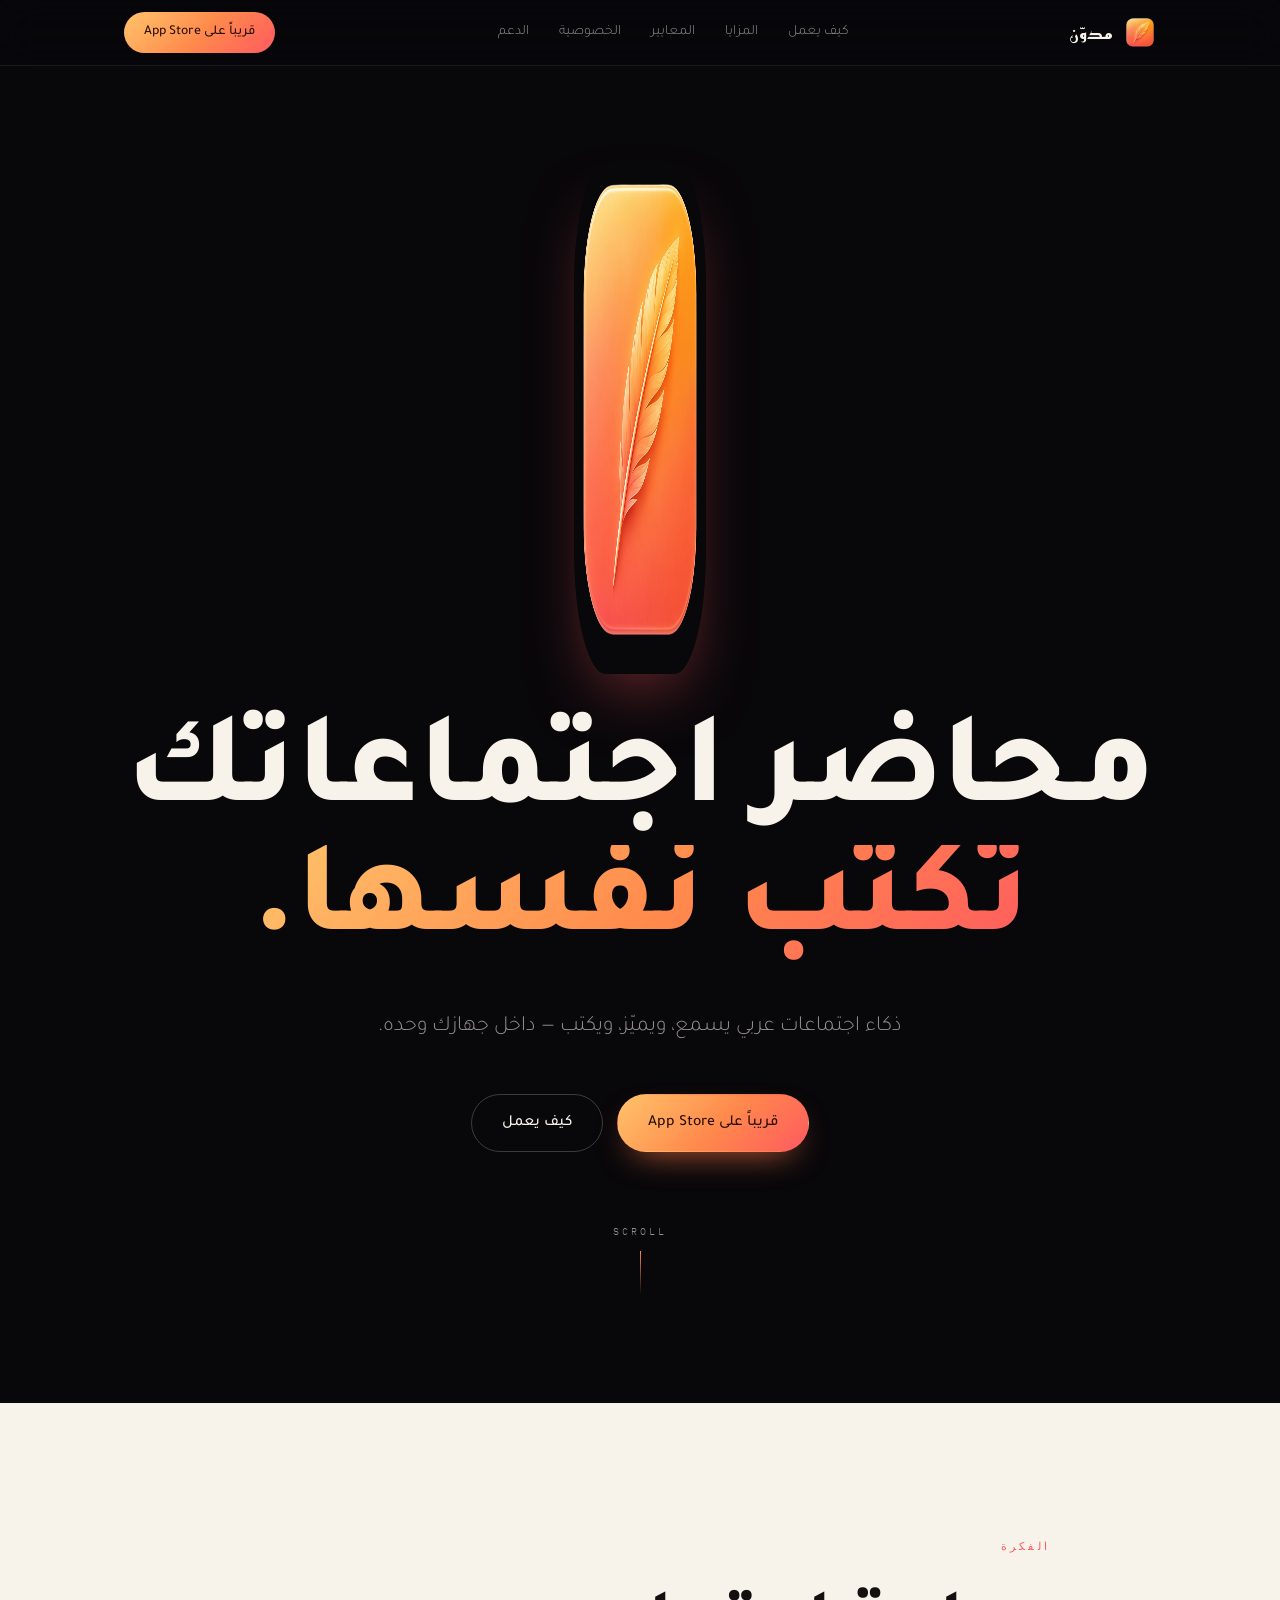
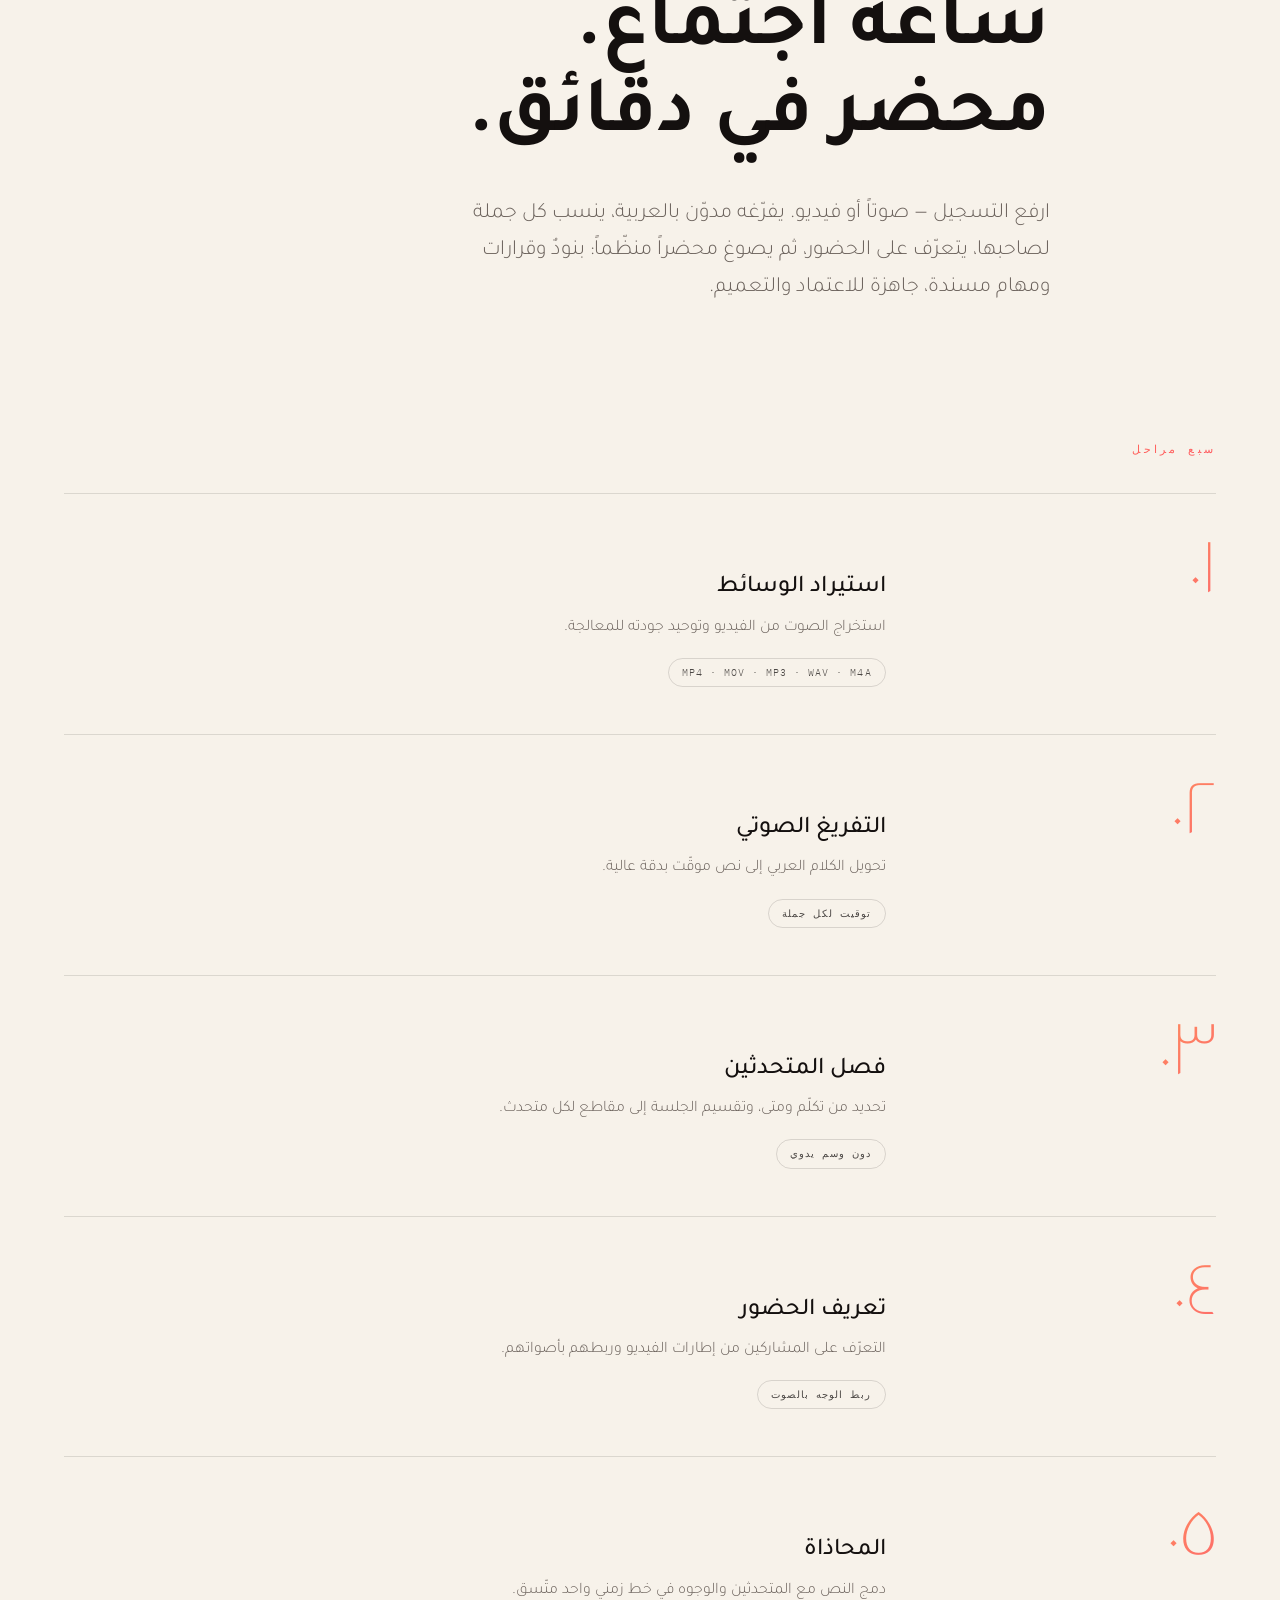
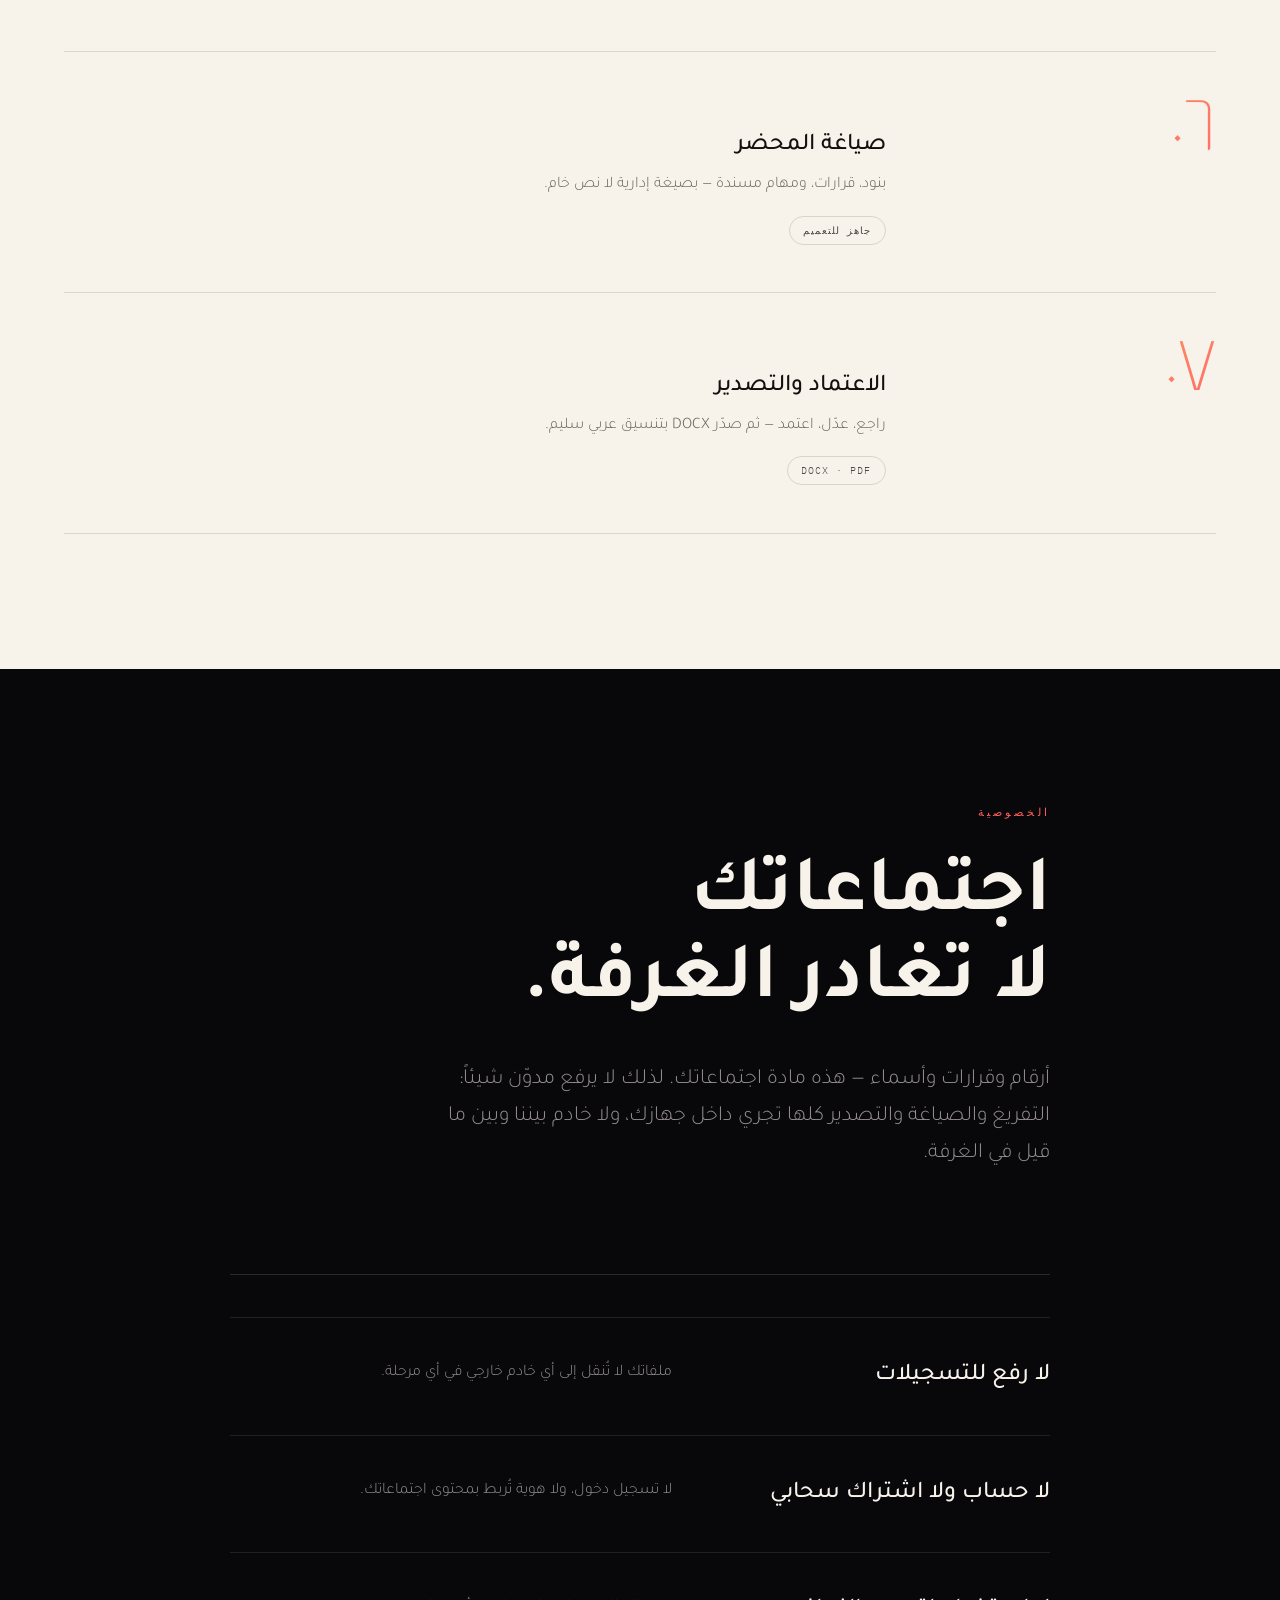
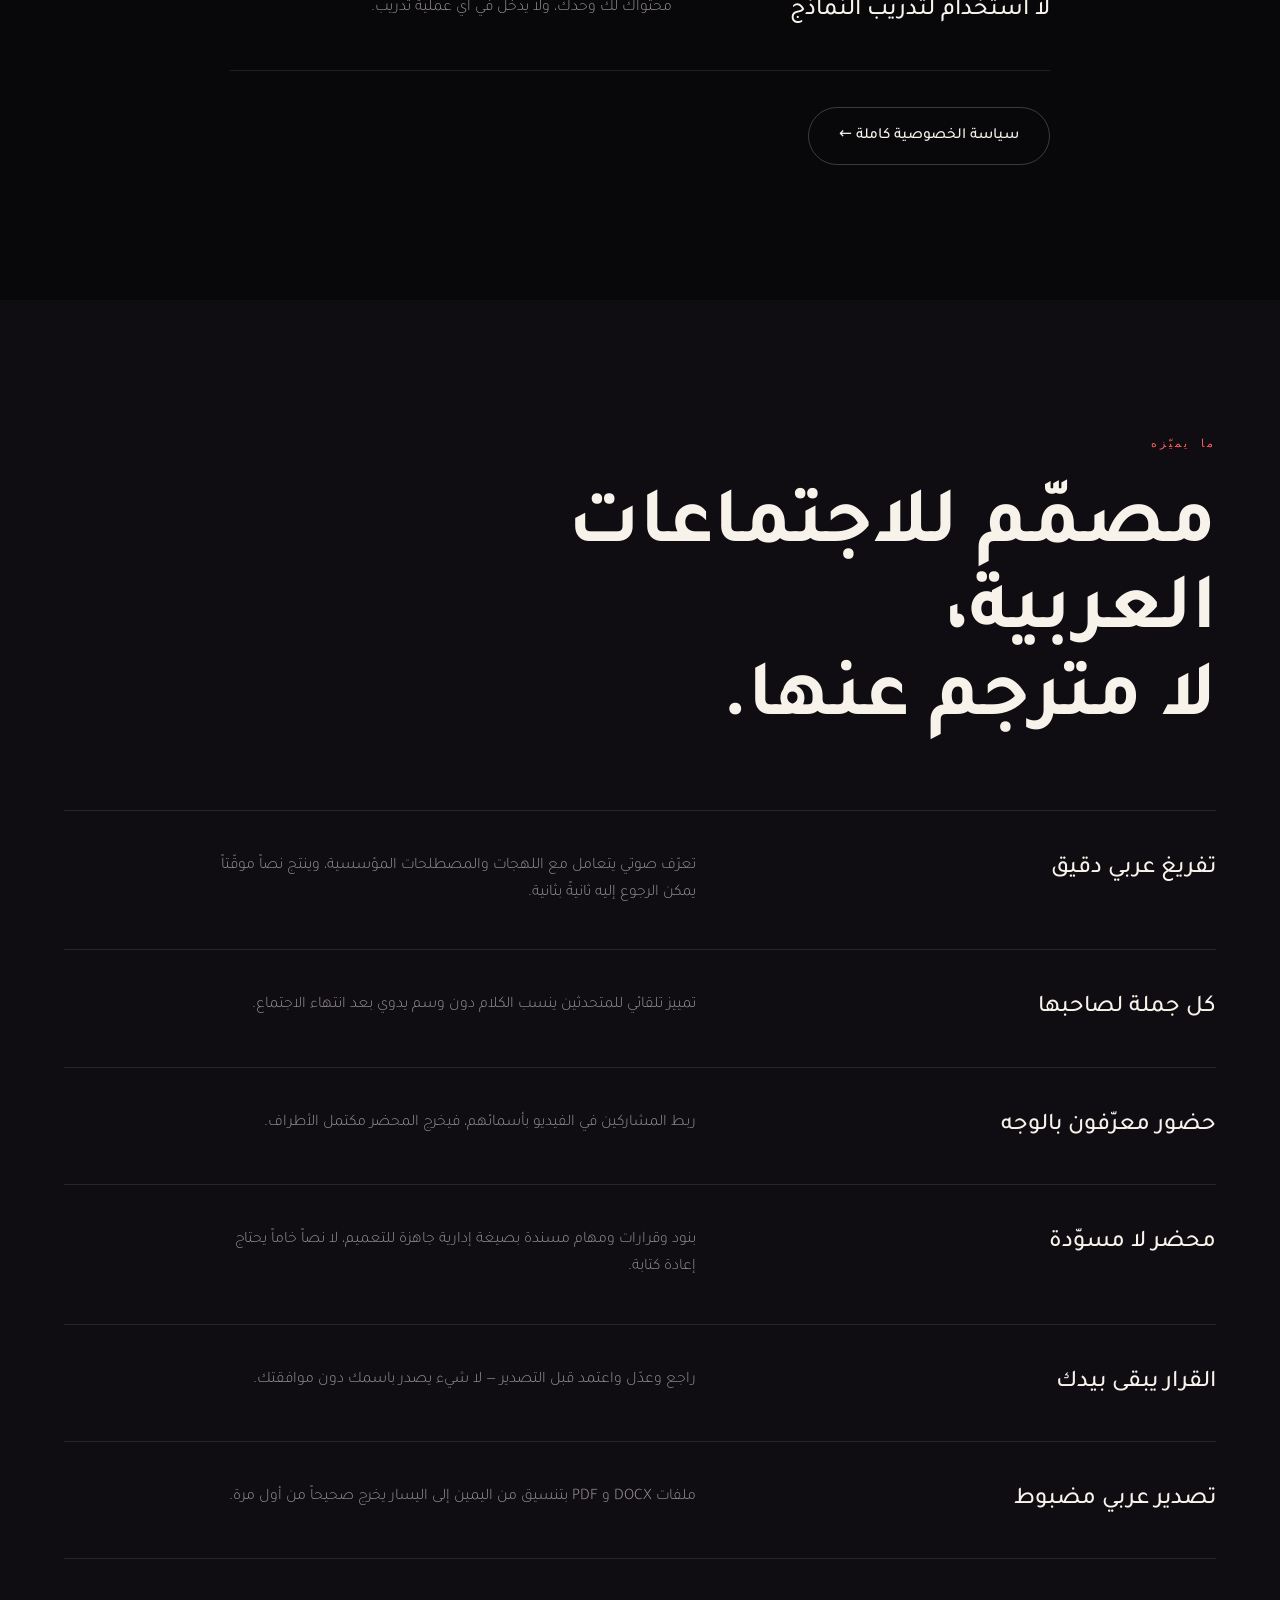
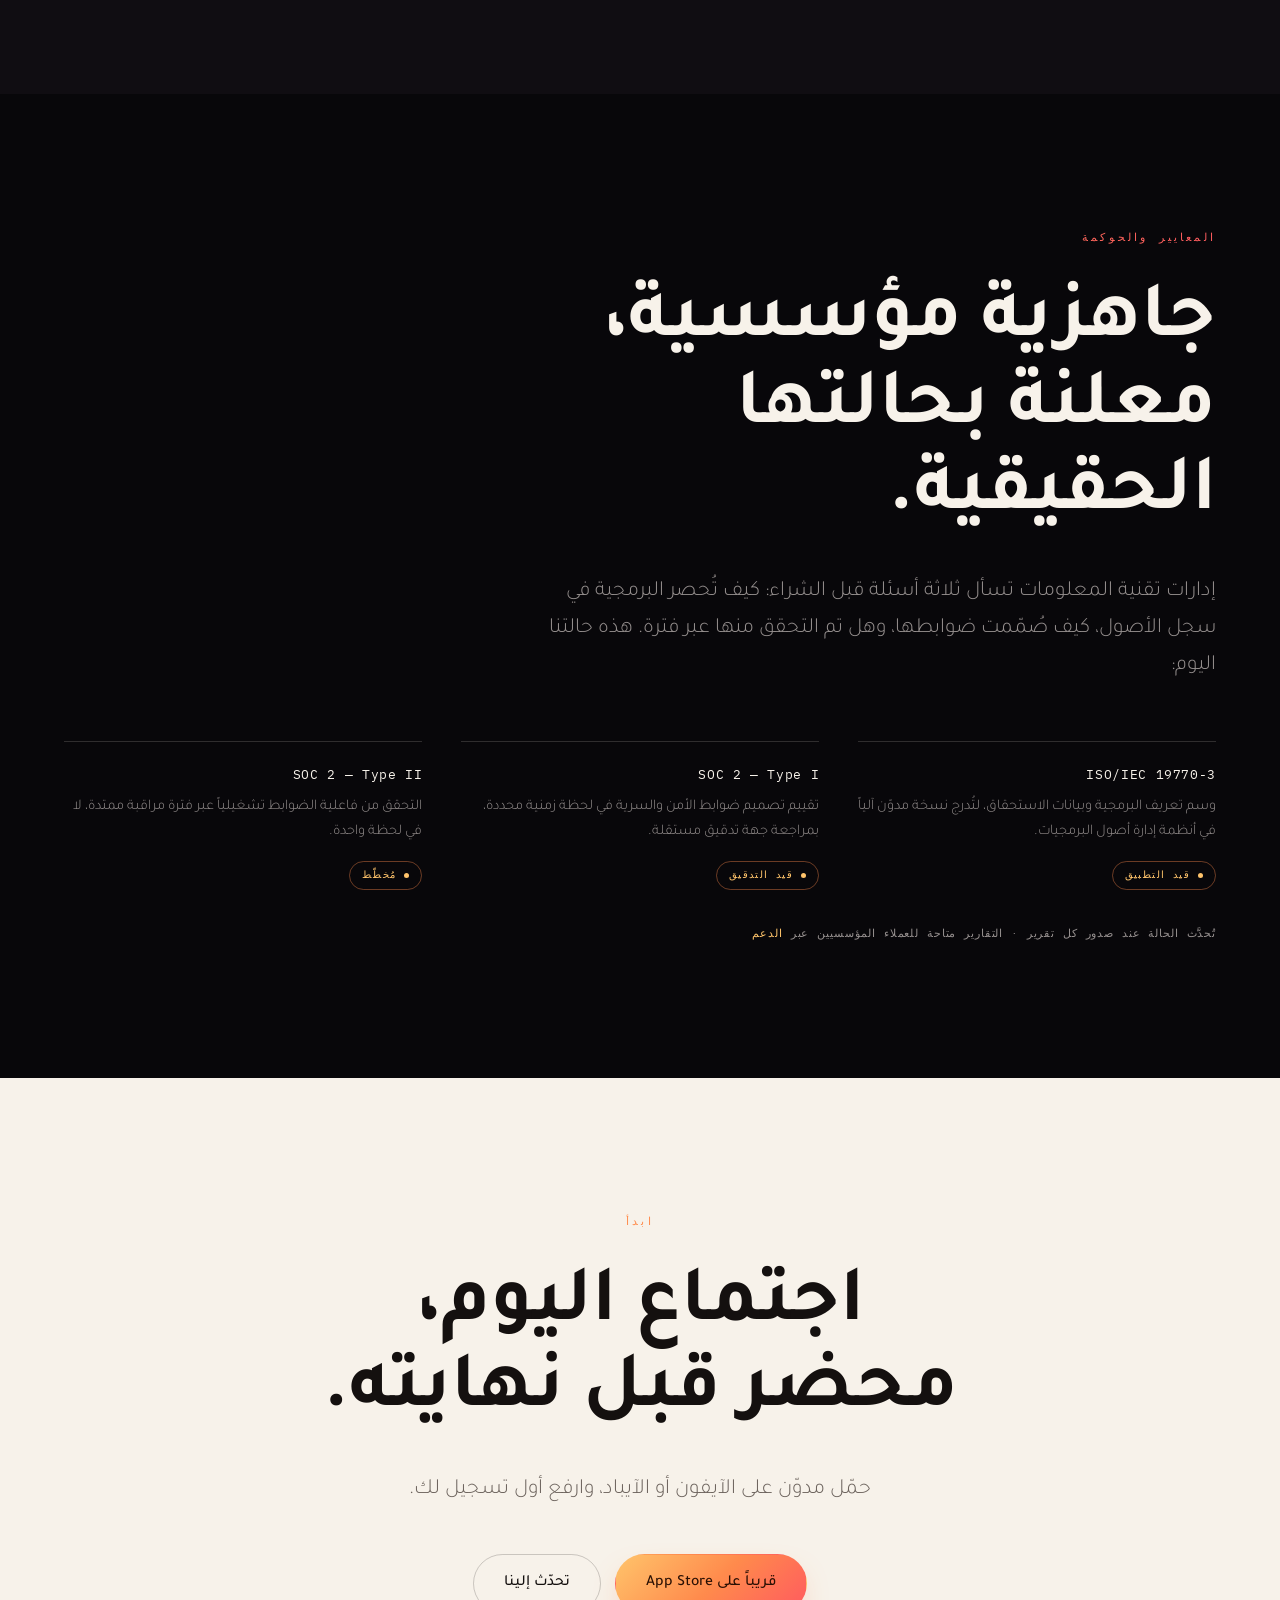
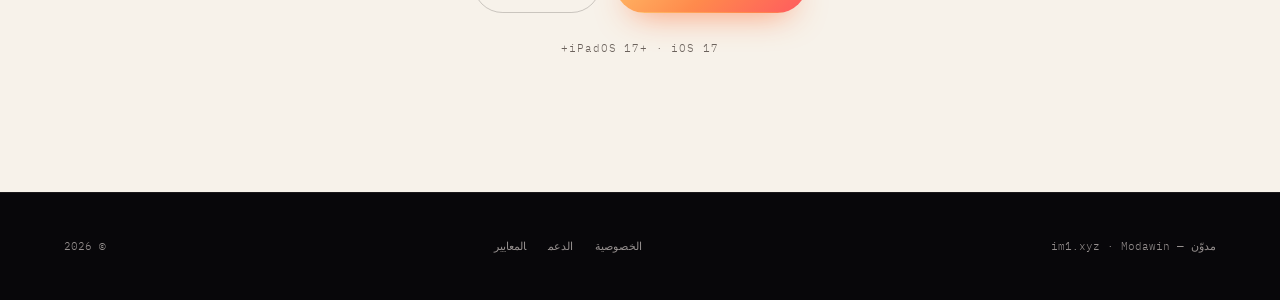
==== commit 04f064be: "Rebuild: chaptered full-bleed layout, alternating dark/cream bands, scroll reveals, type-led composi" ====
--- a/index.html
+++ b/index.html
@@ -12,14 +12,14 @@
 <meta property="og:locale" content="ar_SA">
 <meta property="og:image" content="https://im1.xyz/icon-512.png">
 <meta name="twitter:card" content="summary_large_image">
-<meta name="theme-color" content="#0B0A0C">
+<meta name="theme-color" content="#08070A">
 <link rel="canonical" href="https://im1.xyz/">
 <link rel="icon" type="image/png" sizes="64x64" href="icon-64.png">
 <link rel="icon" type="image/png" sizes="192x192" href="icon-192.png">
 <link rel="apple-touch-icon" href="apple-touch-icon.png">
 <link rel="preconnect" href="https://fonts.googleapis.com">
 <link rel="preconnect" href="https://fonts.gstatic.com" crossorigin>
-<link href="https://fonts.googleapis.com/css2?family=Reem+Kufi:wght@400..700&family=IBM+Plex+Sans+Arabic:wght@200;300;400;500;600&family=IBM+Plex+Mono:wght@400;500&display=swap" rel="stylesheet">
+<link href="https://fonts.googleapis.com/css2?family=Tajawal:wght@200;300;400;500;700;800&family=Reem+Kufi:wght@500;600&family=IBM+Plex+Mono:wght@400&display=swap" rel="stylesheet">
 <script type="application/ld+json">
 {"@context":"https://schema.org","@type":"SoftwareApplication","name":"مدوّن","alternateName":"Modawin",
 "applicationCategory":"BusinessApplication","operatingSystem":"iOS 17+, iPadOS 17+","inLanguage":"ar",
@@ -28,421 +28,263 @@
 </script>
 <style>
 :root{
-  --ink:#0B0A0C; --ink-2:#131114; --panel:#17141A; --line:#2A2429; --line-2:#3A3138;
-  --sand:#F2E9DE; --sand-dim:#A79C95; --mute:#736A6B;
-  --flame-1:#FFC46B; --flame-2:#FF8A4C; --flame-3:#FF5A5F; --flame-soft:#7A4526;
-  --signal:#5BD98A;
-  --grad:linear-gradient(135deg,var(--flame-1),var(--flame-2) 55%,var(--flame-3));
-  --display:"Reem Kufi",serif; --body:"IBM Plex Sans Arabic",sans-serif; --mono:"IBM Plex Mono",monospace;
-  --maxw:1200px;
+  --void:#08070A; --void-2:#100D12; --cream:#F7F2EA; --cream-2:#EDE5D9;
+  --on-dark:#F7F2EA; --on-dark-dim:#96908F; --on-light:#14100F; --on-light-dim:#6B625C;
+  --flame-1:#FFC46B; --flame-2:#FF8A4C; --flame-3:#FF5A5F;
+  --grad:linear-gradient(135deg,var(--flame-1),var(--flame-2) 52%,var(--flame-3));
+  --sans:"Tajawal",system-ui,sans-serif; --kufi:"Reem Kufi",serif; --mono:"IBM Plex Mono",monospace;
+  --pad:clamp(22px,5vw,64px);
 }
 *{box-sizing:border-box;margin:0;padding:0}
-html{scroll-behavior:smooth}
-body{background:var(--ink); color:var(--sand); font-family:var(--body); font-weight:300;
-  line-height:1.8; -webkit-font-smoothing:antialiased; overflow-x:hidden; position:relative}
-body::before{content:""; position:fixed; inset:0; z-index:0; pointer-events:none; opacity:.15;
-  background-image:url("data:image/svg+xml,%3Csvg xmlns='http://www.w3.org/2000/svg' width='200' height='200'%3E%3Cfilter id='n'%3E%3CfeTurbulence type='fractalNoise' baseFrequency='.85' numOctaves='3'/%3E%3C/filter%3E%3Crect width='200' height='200' filter='url(%23n)' opacity='.5'/%3E%3C/svg%3E")}
-body::after{content:""; position:fixed; inset:0; z-index:0; pointer-events:none;
-  background:radial-gradient(1200px 700px at 84% -12%, rgba(255,138,76,.16), transparent 60%),
-             radial-gradient(800px 560px at 6% 106%, rgba(255,90,95,.08), transparent 62%)}
-.wrap{position:relative; z-index:1; max-width:var(--maxw); margin-inline:auto; padding-inline:28px}
-.mono{font-family:var(--mono); letter-spacing:.04em}
-.ltr{direction:ltr; unicode-bidi:isolate; display:inline-block}
-.grad-text{background:var(--grad); -webkit-background-clip:text; background-clip:text; color:transparent}
-
-/* ── nav ─────────────────────────────────────────── */
-nav{position:sticky; top:0; z-index:50; backdrop-filter:blur(16px);
-  background:linear-gradient(to bottom, rgba(11,10,12,.95), rgba(11,10,12,.6)); border-bottom:1px solid var(--line)}
-.nav-in{display:flex; align-items:center; justify-content:space-between; gap:20px; padding-block:14px}
-.brand{display:flex; align-items:center; gap:13px; text-decoration:none; color:var(--sand)}
-.brand img{width:40px; height:40px; border-radius:11px; box-shadow:0 8px 22px -10px rgba(255,122,69,.75)}
-.brand b{font-family:var(--display); font-weight:600; font-size:1.4rem; letter-spacing:.01em; display:block; line-height:1.15}
-.brand em{font-style:normal; font-family:var(--mono); font-size:.6rem; color:var(--mute); letter-spacing:.26em; text-transform:uppercase}
-.nav-links{display:flex; gap:32px; align-items:center}
-.nav-links a{color:var(--sand-dim); text-decoration:none; font-size:.9rem; transition:color .25s; position:relative}
-.nav-links a::after{content:""; position:absolute; inset-inline:0; bottom:-6px; height:1px; background:var(--grad);
-  transform:scaleX(0); transition:transform .35s cubic-bezier(.2,.7,.3,1)}
-.nav-links a:hover{color:var(--sand)} .nav-links a:hover::after{transform:scaleX(1)}
-@media(max-width:900px){.nav-links{display:none}}
-
-/* ── buttons ─────────────────────────────────────── */
-.btn{display:inline-flex; align-items:center; gap:11px; padding:15px 28px; border-radius:3px;
-  font-family:var(--body); font-weight:500; font-size:.97rem; text-decoration:none; cursor:pointer;
-  border:1px solid transparent; transition:transform .24s cubic-bezier(.2,.7,.3,1), box-shadow .3s, border-color .3s, color .3s}
-.btn-primary{background:var(--grad); color:#2A1004; box-shadow:0 10px 30px -14px rgba(255,122,69,.8)}
-.btn-primary:hover{transform:translateY(-2px); box-shadow:0 20px 44px -16px rgba(255,122,69,.9)}
-.btn-ghost{border-color:var(--line-2); color:var(--sand)}
-.btn-ghost:hover{border-color:var(--flame-2); color:var(--flame-1); transform:translateY(-2px)}
-.btn svg{width:17px; height:17px}
-
-/* ── hero ────────────────────────────────────────── */
-header{padding-block:clamp(56px,9vw,110px) clamp(46px,6vw,80px); position:relative; overflow:hidden}
-.feather-mark{position:absolute; inset-inline-end:-8%; top:-6%; width:min(760px,72vw); opacity:.05;
-  pointer-events:none; transform:rotate(-8deg); z-index:0}
-.hero-grid{display:grid; grid-template-columns:1.08fr .92fr; gap:clamp(34px,5vw,70px); align-items:center; position:relative; z-index:1}
-@media(max-width:980px){.hero-grid{grid-template-columns:1fr}}
-.eyebrow{display:inline-flex; align-items:center; gap:10px; font-size:.82rem; color:var(--signal);
-  border:1px solid rgba(91,217,138,.28); border-radius:999px; padding:8px 17px; background:rgba(91,217,138,.05)}
-.eyebrow .glyph{width:16px; height:16px; flex:0 0 16px; fill:none; stroke:var(--signal); stroke-width:1.4;
-  stroke-linecap:round; stroke-linejoin:round; opacity:.9}
-.eyebrow .slash{stroke-dasharray:26; stroke-dashoffset:26; animation:draw 1.1s .7s cubic-bezier(.4,.8,.3,1) forwards}
-@keyframes draw{to{stroke-dashoffset:0}}
-h1{font-family:var(--display); font-weight:700; font-size:clamp(2.9rem,7.2vw,5.4rem); line-height:1.08;
-  letter-spacing:-.015em; margin-block:26px 22px; max-width:15ch}
-.lede{font-size:clamp(1.02rem,1.6vw,1.19rem); color:var(--sand-dim); max-width:54ch; font-weight:300}
-.cta-row{display:flex; gap:14px; flex-wrap:wrap; margin-top:36px}
-.fine{font-family:var(--mono); font-size:.71rem; color:var(--mute); margin-top:16px}
-.rise{opacity:0; transform:translateY(22px); animation:rise .95s cubic-bezier(.2,.7,.3,1) forwards}
-@keyframes rise{to{opacity:1; transform:none}}
-.d1{animation-delay:.05s}.d2{animation-delay:.16s}.d3{animation-delay:.28s}.d4{animation-delay:.4s}.d5{animation-delay:.52s}
-
-/* app icon showcase */
-.icon-stage{display:grid; place-items:center; position:relative}
-.icon-stage .halo{position:absolute; width:min(420px,80%); aspect-ratio:1; border-radius:50%;
-  background:radial-gradient(circle, rgba(255,122,69,.35), transparent 66%); filter:blur(28px); animation:pulseHalo 6s ease-in-out infinite}
-@keyframes pulseHalo{0%,100%{transform:scale(1); opacity:.85} 50%{transform:scale(1.06); opacity:1}}
-.icon-stage img.app{width:min(230px,52vw); border-radius:26%; position:relative; z-index:2;
-  box-shadow:0 46px 80px -34px rgba(255,90,95,.55), 0 0 0 1px rgba(255,196,107,.16);
-  animation:float 7s ease-in-out infinite}
-@keyframes float{0%,100%{transform:translateY(0) rotate(0)} 50%{transform:translateY(-11px) rotate(-1deg)}}
-.orbit{position:absolute; inset-block:0; aspect-ratio:1; border:1px dashed rgba(255,138,76,.2);
-  border-radius:50%; animation:spin 34s linear infinite; z-index:1}
-@keyframes spin{to{transform:rotate(360deg)}}
-
-/* ── marquee of transcript lines ─────────────────── */
-.ticker{border-block:1px solid var(--line); background:rgba(19,17,20,.6); overflow:hidden; position:relative}
-.ticker::before,.ticker::after{content:""; position:absolute; top:0; bottom:0; width:120px; z-index:2; pointer-events:none}
-.ticker::before{inset-inline-start:0; background:linear-gradient(to left,transparent,var(--ink))}
-.ticker::after{inset-inline-end:0; background:linear-gradient(to right,transparent,var(--ink))}
-.ticker-track{display:flex; gap:44px; padding-block:15px; width:max-content; animation:slide 42s linear infinite}
-@keyframes slide{to{transform:translateX(50%)}}
-.ticker-track span{font-family:var(--mono); font-size:.73rem; color:var(--mute); white-space:nowrap; letter-spacing:.05em}
-.ticker-track span b{color:var(--flame-1); font-weight:400}
-
-/* ── sections ────────────────────────────────────── */
-section{padding-block:clamp(72px,9vw,124px)}
-.sec-head{max-width:64ch; margin-bottom:clamp(40px,5vw,64px)}
-.kicker{font-family:var(--mono); font-size:.69rem; letter-spacing:.26em; display:block; margin-bottom:16px}
-h2{font-family:var(--display); font-weight:600; font-size:clamp(2rem,4vw,3.05rem); line-height:1.18; letter-spacing:-.008em}
-.sec-head p{color:var(--sand-dim); margin-top:16px}
-
-/* pipeline */
-.ladder{position:relative}
-.ladder::before{content:""; position:absolute; inset-block:0; inset-inline-start:31px; width:1px; background:var(--line)}
-.ladder .fill{position:absolute; inset-inline-start:31px; top:0; width:1px; background:var(--grad); height:0;
-  transition:height 1.7s cubic-bezier(.3,.8,.3,1)}
-.ladder.on .fill{height:100%}
-.step{display:grid; grid-template-columns:64px 1fr; gap:22px; align-items:start; padding-block:21px}
-.step .n{width:64px; display:grid; place-items:center}
-.step .n b{width:36px; height:36px; border-radius:50%; display:grid; place-items:center; background:var(--ink-2);
-  border:1px solid var(--line); font-family:var(--mono); font-size:.76rem; color:var(--mute); transition:.55s}
-.ladder.on .step .n b{border-color:var(--flame-soft); color:var(--flame-1)}
-.step h3{font-family:var(--display); font-weight:500; font-size:1.26rem; margin-bottom:5px}
-.step p{color:var(--sand-dim); font-size:.95rem; max-width:60ch}
-.step .tech{font-family:var(--mono); font-size:.66rem; color:var(--sand-dim); margin-top:12px; display:inline-block;
-  border:1px solid var(--line); border-radius:2px; padding:5px 12px; background:var(--ink-2); transition:.35s}
-.step:hover .tech{border-color:var(--flame-soft); color:var(--flame-1)}
-
-/* features */
-.cards{display:grid; grid-template-columns:repeat(3,1fr); gap:1px; background:var(--line); border:1px solid var(--line)}
-@media(max-width:900px){.cards{grid-template-columns:repeat(2,1fr)}}
-@media(max-width:600px){.cards{grid-template-columns:1fr}}
-.card{background:var(--ink); padding:36px 30px; transition:background .35s; position:relative; overflow:hidden}
-.card::before{content:""; position:absolute; top:0; inset-inline:0; height:1px; background:var(--grad);
-  transform:scaleX(0); transition:transform .55s cubic-bezier(.2,.7,.3,1)}
-.card:hover{background:var(--ink-2)} .card:hover::before{transform:scaleX(1)}
-.card .ic{width:30px; height:30px; margin-bottom:20px; stroke:var(--flame-2); fill:none; stroke-width:1.3; stroke-linecap:round; stroke-linejoin:round}
-.card h3{font-family:var(--display); font-weight:500; font-size:1.17rem; margin-bottom:9px}
-.card p{color:var(--sand-dim); font-size:.93rem}
-
-/* compliance */
-.trust{border-block:1px solid var(--line); background:linear-gradient(180deg, transparent, rgba(255,138,76,.035), transparent)}
-.badges{display:grid; grid-template-columns:repeat(3,1fr); gap:20px; margin-top:8px}
-@media(max-width:860px){.badges{grid-template-columns:1fr}}
-.badge{border:1px solid var(--line); background:var(--ink-2); border-radius:4px; padding:26px 24px;
-  position:relative; overflow:hidden; transition:border-color .35s, transform .35s}
-.badge:hover{border-color:var(--flame-soft); transform:translateY(-3px)}
-.badge .seal{width:42px; height:42px; margin-bottom:16px; stroke:var(--flame-2); fill:none; stroke-width:1.2; stroke-linecap:round; stroke-linejoin:round}
-.badge h4{font-family:var(--mono); font-size:.82rem; color:var(--sand); letter-spacing:.06em; margin-bottom:6px}
-.badge p{color:var(--sand-dim); font-size:.88rem; margin-bottom:14px}
-.status{display:inline-flex; align-items:center; gap:8px; font-family:var(--mono); font-size:.64rem;
-  letter-spacing:.14em; padding:5px 11px; border-radius:999px; border:1px solid}
-.status.active{color:var(--signal); border-color:rgba(91,217,138,.34); background:rgba(91,217,138,.06)}
-.status.progress{color:var(--flame-1); border-color:var(--flame-soft); background:rgba(255,138,76,.06)}
-.status i{width:5px; height:5px; border-radius:50%; background:currentColor; display:block}
-
-/* privacy */
-.privacy{position:relative}
-.priv-grid{display:grid; grid-template-columns:1fr 1fr; gap:clamp(32px,5vw,72px); align-items:center}
-@media(max-width:900px){.priv-grid{grid-template-columns:1fr}}
-.priv-list{list-style:none; display:grid; gap:15px}
-.priv-list li{display:flex; gap:13px; align-items:flex-start; color:var(--sand-dim); font-size:.96rem}
-.priv-list li::before{content:"✕"; color:var(--signal); font-family:var(--mono); font-size:.8rem; margin-top:.28em}
-.priv-list li b{color:var(--sand); font-weight:500}
-.vault{border:1px solid var(--line); border-radius:14px; padding:26px; background:linear-gradient(165deg,#191519,#0E0C0F);
-  position:relative; box-shadow:0 40px 90px -50px #000, 0 0 70px -42px rgba(255,122,69,.4)}
-.vault .boundary{position:absolute; inset:-15px; border:1px dashed rgba(91,217,138,.22); border-radius:20px;
-  pointer-events:none; animation:breathe 7s ease-in-out infinite}
-.vault .boundary-tag{position:absolute; top:-27px; inset-inline-start:14px; font-family:var(--mono); font-size:.6rem;
-  letter-spacing:.22em; color:rgba(91,217,138,.55); background:var(--ink); padding-inline:8px}
-@keyframes breathe{0%,100%{opacity:.5; transform:scale(1)} 50%{opacity:.95; transform:scale(1.008)}}
-@media(max-width:900px){.vault .boundary,.vault .boundary-tag{display:none}}
-.vault-bar{display:flex; align-items:center; justify-content:space-between; padding-bottom:14px;
-  border-bottom:1px solid var(--line); margin-bottom:16px; font-family:var(--mono); font-size:.68rem; color:var(--mute)}
-.seg{display:grid; grid-template-columns:auto 1fr; gap:14px; padding-block:11px; border-bottom:1px dashed rgba(42,36,41,.9)}
-.seg:last-of-type{border-bottom:0}
-.spk{font-family:var(--mono); font-size:.67rem; color:var(--flame-1); border:1px solid var(--flame-soft);
-  border-radius:3px; padding:3px 8px; height:fit-content; white-space:nowrap}
-.seg p{font-size:.93rem; color:var(--sand)}
-.seg time{display:block; font-family:var(--mono); font-size:.63rem; color:var(--mute); margin-top:4px}
-.vault-foot{margin-top:16px; padding-top:14px; border-top:1px solid var(--line); display:flex;
-  justify-content:space-between; align-items:center; font-family:var(--mono); font-size:.67rem; color:var(--mute); gap:12px; flex-wrap:wrap}
-.localmark{display:inline-flex; align-items:center; gap:7px; color:var(--signal)}
-.localmark svg{width:13px; height:13px; fill:none; stroke:var(--signal); stroke-width:1.4; stroke-linejoin:round}
-
-/* final cta */
-.final{text-align:center; padding-block:clamp(86px,10vw,138px); position:relative}
-.final img.mini{width:78px; border-radius:22%; margin-bottom:26px; box-shadow:0 26px 50px -22px rgba(255,90,95,.6)}
-.final h2{font-size:clamp(2.2rem,5.2vw,3.9rem); max-width:17ch; margin-inline:auto}
-.final p{color:var(--sand-dim); max-width:46ch; margin:18px auto 0}
-.final .cta-row{justify-content:center}
-
-footer{border-top:1px solid var(--line); padding-block:34px; font-family:var(--mono); font-size:.72rem; color:var(--mute)}
-.foot-in{display:flex; justify-content:space-between; gap:18px; flex-wrap:wrap; align-items:center}
-.foot-links{display:flex; gap:24px}
-footer a{color:var(--sand-dim); text-decoration:none}
-footer a:hover{color:var(--flame-1)}
-:focus-visible{outline:2px solid var(--flame-2); outline-offset:3px}
-@media(prefers-reduced-motion:reduce){*{animation-duration:.001s!important; transition-duration:.001s!important}
-  .rise{opacity:1; transform:none}}
+html{scroll-behavior:smooth;-webkit-text-size-adjust:100%}
+body{background:var(--void);color:var(--on-dark);font-family:var(--sans);font-weight:300;
+  line-height:1.7;-webkit-font-smoothing:antialiased;overflow-x:hidden}
+.ltr{direction:ltr;unicode-bidi:isolate;display:inline-block}
+.flame{background:var(--grad);-webkit-background-clip:text;background-clip:text;color:transparent}
+
+/* ── chapters: full-bleed bands that alternate ground ── */
+.band{padding-inline:var(--pad);padding-block:clamp(96px,15vh,190px);position:relative;overflow:hidden}
+.band.dark{background:var(--void);color:var(--on-dark)}
+.band.deep{background:var(--void-2);color:var(--on-dark)}
+.band.light{background:var(--cream);color:var(--on-light)}
+.band.light .dim{color:var(--on-light-dim)} .dim{color:var(--on-dark-dim)}
+.inner{max-width:1160px;margin-inline:auto;width:100%}
+.narrow{max-width:820px}
+
+/* ── type scale ── */
+.eyebrow{font-family:var(--mono);font-size:.66rem;letter-spacing:.3em;text-transform:uppercase;
+  display:block;margin-bottom:clamp(20px,3vw,34px);opacity:.85}
+h1{font-family:var(--sans);font-weight:800;font-size:clamp(3rem,10.5vw,8.2rem);line-height:.98;
+  letter-spacing:-.005em}
+h2{font-family:var(--sans);font-weight:700;font-size:clamp(2.2rem,6.6vw,5rem);line-height:1.08}
+h3{font-family:var(--sans);font-weight:500;font-size:clamp(1.15rem,2vw,1.5rem);line-height:1.35}
+.lede{font-size:clamp(1.05rem,1.8vw,1.35rem);font-weight:300;max-width:46ch;margin-top:clamp(22px,3vw,34px)}
+.tiny{font-family:var(--mono);font-size:.68rem;letter-spacing:.08em}
+
+/* ── nav ── */
+nav{position:fixed;inset-block-start:0;inset-inline:0;z-index:80;backdrop-filter:blur(18px) saturate(160%);
+  background:rgba(8,7,10,.72);border-bottom:1px solid rgba(247,242,234,.08);transition:background .4s,border-color .4s}
+.nav-in{max-width:1160px;margin-inline:auto;padding:12px var(--pad);display:flex;align-items:center;justify-content:space-between;gap:18px}
+.brand{display:flex;align-items:center;gap:11px;text-decoration:none;color:inherit}
+.brand img{width:32px;height:32px;border-radius:9px}
+.brand b{font-family:var(--kufi);font-weight:600;font-size:1.18rem}
+.nav-links{display:flex;gap:30px}
+.nav-links a{color:var(--on-dark-dim);text-decoration:none;font-size:.88rem;transition:color .3s}
+.nav-links a:hover{color:var(--on-dark)}
+@media(max-width:880px){.nav-links{display:none}}
+.pill{font-size:.85rem;font-weight:500;padding:9px 20px;border-radius:999px;text-decoration:none;
+  background:var(--grad);color:#2A1004;transition:transform .25s cubic-bezier(.2,.7,.3,1),box-shadow .3s;white-space:nowrap}
+.pill:hover{transform:translateY(-1px);box-shadow:0 12px 26px -12px rgba(255,122,69,.85)}
+
+/* ── hero ── */
+.hero{min-height:100svh;display:grid;align-content:center;padding-block:clamp(120px,18vh,190px) clamp(70px,12vh,120px);text-align:center}
+.hero .inner{display:grid;justify-items:center}
+.hero img.app{width:clamp(92px,13vw,132px);border-radius:24%;margin-bottom:clamp(28px,4vw,44px);
+  box-shadow:0 34px 70px -30px rgba(255,90,95,.6);animation:drift 8s ease-in-out infinite}
+@keyframes drift{0%,100%{transform:translateY(0)}50%{transform:translateY(-9px)}}
+.hero h1{max-width:14ch}
+.hero .lede{margin-inline:auto;text-align:center}
+.hero .cta{display:flex;gap:14px;flex-wrap:wrap;justify-content:center;margin-top:clamp(34px,4vw,48px)}
+.btn{display:inline-flex;align-items:center;gap:10px;padding:15px 30px;border-radius:999px;font-weight:500;
+  font-size:.97rem;text-decoration:none;border:1px solid transparent;
+  transition:transform .25s cubic-bezier(.2,.7,.3,1),box-shadow .3s,border-color .3s,color .3s}
+.btn-1{background:var(--grad);color:#2A1004;box-shadow:0 14px 34px -16px rgba(255,122,69,.9)}
+.btn-1:hover{transform:translateY(-2px);box-shadow:0 22px 48px -18px rgba(255,122,69,1)}
+.btn-2{border-color:rgba(247,242,234,.22);color:var(--on-dark)}
+.btn-2:hover{border-color:var(--flame-2);color:var(--flame-1);transform:translateY(-2px)}
+.band.light .btn-2{border-color:rgba(20,16,15,.2);color:var(--on-light)}
+.scrollcue{margin-top:clamp(50px,8vh,90px);font-family:var(--mono);font-size:.6rem;letter-spacing:.3em;
+  color:var(--on-dark-dim);display:grid;justify-items:center;gap:10px}
+.scrollcue span.line{width:1px;height:44px;background:linear-gradient(var(--flame-2),transparent);animation:drop 2.4s ease-in-out infinite}
+@keyframes drop{0%{transform:scaleY(0);transform-origin:top}50%{transform:scaleY(1);transform-origin:top}
+  51%{transform-origin:bottom}100%{transform:scaleY(0);transform-origin:bottom}}
+.aura{position:absolute;inset-inline-start:50%;top:38%;translate:-50% -50%;width:min(940px,120vw);aspect-ratio:1;
+  background:radial-gradient(circle,rgba(255,138,76,.18),transparent 62%);filter:blur(40px);pointer-events:none;z-index:-1}
+
+/* ── reveal ── */
+.rv{opacity:0;transform:translateY(30px);transition:opacity .9s cubic-bezier(.2,.7,.3,1),transform .9s cubic-bezier(.2,.7,.3,1)}
+.rv.in{opacity:1;transform:none}
+.rv[data-d="1"]{transition-delay:.09s}.rv[data-d="2"]{transition-delay:.18s}
+.rv[data-d="3"]{transition-delay:.27s}.rv[data-d="4"]{transition-delay:.36s}
+
+/* ── statement band ── */
+.statement h2{max-width:16ch}
+.statement .lede{max-width:52ch}
+.rule{height:1px;background:currentColor;opacity:.14;margin-block:clamp(44px,6vw,72px)}
+
+/* ── pipeline chapters ── */
+.chapter{display:grid;grid-template-columns:minmax(120px,.34fr) 1fr;gap:clamp(20px,4vw,60px);
+  align-items:baseline;padding-block:clamp(30px,4vw,46px);border-top:1px solid rgba(20,16,15,.12)}
+.chapter:last-child{border-bottom:1px solid rgba(20,16,15,.12)}
+.chapter .num{font-family:var(--sans);font-weight:200;font-size:clamp(2.6rem,7vw,5.4rem);line-height:.9;
+  background:var(--grad);-webkit-background-clip:text;background-clip:text;color:transparent;opacity:.9}
+.chapter .body p{margin-top:10px;max-width:52ch}
+.chapter .tag{display:inline-block;margin-top:16px;font-family:var(--mono);font-size:.63rem;letter-spacing:.1em;
+  border:1px solid rgba(20,16,15,.18);border-radius:999px;padding:5px 13px;opacity:.75}
+@media(max-width:660px){.chapter{grid-template-columns:1fr;gap:6px}}
+
+/* ── feature rows ── */
+.rows{display:grid;gap:0}
+.frow{display:grid;grid-template-columns:1fr 1.35fr;gap:clamp(18px,4vw,60px);padding-block:clamp(28px,3.5vw,42px);
+  border-top:1px solid rgba(247,242,234,.1);align-items:start}
+.frow:last-child{border-bottom:1px solid rgba(247,242,234,.1)}
+.frow h3{font-weight:500}
+.frow p{max-width:54ch}
+@media(max-width:700px){.frow{grid-template-columns:1fr;gap:8px}}
+
+/* ── standards ── */
+.std{display:grid;grid-template-columns:repeat(3,1fr);gap:clamp(18px,3vw,42px);margin-top:clamp(34px,5vw,56px)}
+@media(max-width:820px){.std{grid-template-columns:1fr}}
+.std .item{padding-top:22px;border-top:1px solid rgba(247,242,234,.16)}
+.std h4{font-family:var(--mono);font-size:.8rem;letter-spacing:.05em;font-weight:400;margin-bottom:10px}
+.std p{font-size:.92rem;margin-bottom:16px}
+.chip{display:inline-flex;align-items:center;gap:8px;font-family:var(--mono);font-size:.62rem;letter-spacing:.14em;
+  padding:5px 12px;border-radius:999px;border:1px solid rgba(255,138,76,.4);color:var(--flame-1)}
+.chip i{width:5px;height:5px;border-radius:50%;background:currentColor}
+
+/* ── closing ── */
+.closing{text-align:center}
+.closing h2{max-width:15ch;margin-inline:auto}
+.closing .cta{display:flex;gap:14px;justify-content:center;flex-wrap:wrap;margin-top:clamp(32px,4vw,46px)}
+
+footer{background:var(--void);padding:44px var(--pad);border-top:1px solid rgba(247,242,234,.08)}
+.foot-in{max-width:1160px;margin-inline:auto;display:flex;justify-content:space-between;gap:20px;flex-wrap:wrap;
+  align-items:center;font-family:var(--mono);font-size:.7rem;color:var(--on-dark-dim)}
+.foot-in a{color:var(--on-dark-dim);text-decoration:none;margin-inline-start:22px}
+.foot-in a:hover{color:var(--flame-1)}
+:focus-visible{outline:2px solid var(--flame-2);outline-offset:4px}
+@media(prefers-reduced-motion:reduce){*{animation:none!important;transition-duration:.001s!important}.rv{opacity:1;transform:none}}
 </style>
 </head>
 <body>
 
-<nav>
-  <div class="wrap nav-in">
-    <a class="brand" href="/">
-      <img src="icon-192.png" alt="شعار مدوّن" width="40" height="40">
-      <span><b>مدوّن</b><em>Modawin</em></span>
-    </a>
+<nav id="nav">
+  <div class="nav-in">
+    <a class="brand" href="/"><img src="icon-192.png" alt="مدوّن" width="32" height="32"><b>مدوّن</b></a>
     <div class="nav-links">
       <a href="#how">كيف يعمل</a>
-      <a href="#features">المزايا</a>
+      <a href="#what">المزايا</a>
       <a href="#trust">المعايير</a>
       <a href="#privacy">الخصوصية</a>
       <a href="support.html">الدعم</a>
     </div>
-    <a class="btn btn-primary appstore" href="#get">حمّل التطبيق</a>
+    <a class="pill appstore" href="#get">حمّل التطبيق</a>
   </div>
 </nav>
 
-<header>
-  <svg class="feather-mark" viewBox="0 0 200 200" aria-hidden="true">
-    <path d="M150 30C120 45 80 80 60 120c-10 20-14 34-16 44l-8 8 8-8c10-2 24-6 44-16 40-20 75-60 90-90-10 0-20 0-28-2z"
-          fill="none" stroke="#FF8A4C" stroke-width="1.2"/>
-    <path d="M150 30C130 60 100 100 36 172M120 52c-8 14-14 26-16 40M96 74c-8 12-14 24-16 38M72 100c-6 10-10 20-12 30"
-          fill="none" stroke="#FF8A4C" stroke-width=".9"/>
-  </svg>
-  <div class="wrap hero-grid">
-    <div>
-      <span class="eyebrow rise d1">
-        <svg class="glyph" viewBox="0 0 24 24" aria-hidden="true">
-          <path d="M6.5 18.5h10a3.7 3.7 0 00.5-7.35 5.4 5.4 0 00-9.83-2.1A4.2 4.2 0 006.5 18.5z"/>
-          <path d="M3.6 3.6l16.8 16.8" class="slash"/>
-        </svg>
-        اجتماعاتك لا تغادر الغرفة
-      </span>
-      <h1 class="rise d2">محاضر اجتماعاتك<br><span class="grad-text">تكتب نفسها.</span></h1>
-      <p class="lede rise d3">
-        ارفع تسجيل الاجتماع — صوتاً أو فيديو — ودع مدوّن يفرّغه بالعربية، يميّز المتحدثين،
-        يتعرّف على الحضور، ثم يصوغ محضراً منظّماً جاهزاً للاعتماد والتصدير.
-        كل ذلك يجري على جهازك، ولا يغادره شيء.
-      </p>
-      <div class="cta-row rise d4">
-        <a class="btn btn-primary appstore" href="#">
-          <svg viewBox="0 0 24 24" fill="none" stroke="currentColor" stroke-width="1.7" stroke-linecap="round" stroke-linejoin="round"><path d="M12 3v12m0 0l-4.5-4.5M12 15l4.5-4.5M4 18v2a1 1 0 001 1h14a1 1 0 001-1v-2"/></svg>
-          تحميل من App Store
-        </a>
-        <a class="btn btn-ghost" href="#how">شاهد كيف يعمل</a>
-      </div>
-      <p class="fine rise d5">iPadOS &amp; iOS 17+ · واجهة عربية كاملة · لا اشتراك سحابي</p>
-    </div>
-
-    <div class="icon-stage rise d3">
-      <span class="halo"></span>
-      <span class="orbit"></span>
-      <img class="app" src="icon-512.png" alt="أيقونة تطبيق مدوّن" width="512" height="512">
-    </div>
-  </div>
-</header>
-
-<div class="ticker" aria-hidden="true">
-  <div class="ticker-track">
-    <span><b>٠٠:٠٤</b> — نبدأ بمراجعة مؤشرات الربع الثاني</span>
-    <span><b>المتحدث ٢</b> — تقرير التشغيل يحتاج اعتماد الإدارة المالية</span>
-    <span><b>قرار</b> — تثبيت موعد التسليم نهاية الشهر</span>
-    <span><b>٠٠:٢٠</b> — أتكفّل بالتنسيق مع الفريق</span>
-    <span><b>مهمة</b> — إعداد الميزانية التشغيلية · مسندة</span>
-    <span><b>تصدير</b> — محضر الاجتماع.docx</span>
-    <span><b>٠٠:٠٤</b> — نبدأ بمراجعة مؤشرات الربع الثاني</span>
-    <span><b>المتحدث ٢</b> — تقرير التشغيل يحتاج اعتماد الإدارة المالية</span>
-    <span><b>قرار</b> — تثبيت موعد التسليم نهاية الشهر</span>
-    <span><b>٠٠:٢٠</b> — أتكفّل بالتنسيق مع الفريق</span>
-    <span><b>مهمة</b> — إعداد الميزانية التشغيلية · مسندة</span>
-    <span><b>تصدير</b> — محضر الاجتماع.docx</span>
-  </div>
-</div>
-
-<section id="how">
-  <div class="wrap">
-    <div class="sec-head">
-      <span class="kicker grad-text">كيف يعمل</span>
-      <h2>من تسجيل خام إلى محضر معتمد — في سبع مراحل.</h2>
-      <p>كل مرحلة تنتج مخرجاً منظّماً يمكن مراجعته، ولا تنتقل أي بيانات خارج الجهاز في أي منها.</p>
-    </div>
-    <div class="ladder" id="ladder">
-      <div class="fill"></div>
-      <div class="step"><div class="n"><b>٠١</b></div><div><h3>استيراد الوسائط</h3><p>استخراج الصوت من الفيديو وتوحيد جودته للمعالجة.</p><span class="tech ltr">MP4 · MOV · MP3 · WAV · M4A</span></div></div>
-      <div class="step"><div class="n"><b>٠٢</b></div><div><h3>التفريغ الصوتي</h3><p>تحويل الكلام العربي إلى نص موقّت بدقة عالية.</p><span class="tech">دقة عالية · توقيت لكل جملة</span></div></div>
-      <div class="step"><div class="n"><b>٠٣</b></div><div><h3>فصل المتحدثين</h3><p>تحديد من تكلّم ومتى، وتقسيم الجلسة إلى مقاطع لكل متحدث.</p><span class="tech">تمييز تلقائي دون وسم يدوي</span></div></div>
-      <div class="step"><div class="n"><b>٠٤</b></div><div><h3>تعريف الحضور</h3><p>التعرّف على المشاركين من إطارات الفيديو وربطهم بأصواتهم.</p><span class="tech">ربط الوجه بالصوت والاسم</span></div></div>
-      <div class="step"><div class="n"><b>٠٥</b></div><div><h3>المحاذاة</h3><p>دمج النص مع المتحدثين والوجوه في خط زمني واحد متّسق.</p></div></div>
-      <div class="step"><div class="n"><b>٠٦</b></div><div><h3>صياغة المحضر</h3><p>محضر عربي منظّم: البنود، القرارات، والمهام المسندة.</p><span class="tech">صياغة إدارية جاهزة للتعميم</span></div></div>
-      <div class="step"><div class="n"><b>٠٧</b></div><div><h3>الاعتماد والتصدير</h3><p>مراجعة وتعديل واعتماد، ثم تصدير DOCX بتنسيق عربي سليم.</p></div></div>
-    </div>
-  </div>
-</section>
-
-<section id="features">
-  <div class="wrap">
-    <div class="sec-head">
-      <span class="kicker grad-text">المزايا</span>
-      <h2>مصمّم للاجتماعات العربية، لا مترجم عنها.</h2>
-    </div>
-    <div class="cards">
-      <div class="card">
-        <svg class="ic" viewBox="0 0 24 24"><path d="M12 3v12m0 0a3 3 0 003-3V6a3 3 0 00-6 0v6a3 3 0 003 3zM5 11a7 7 0 0014 0M12 18v3"/></svg>
-        <h3>تفريغ عربي دقيق</h3><p>تعرّف صوتي يتعامل مع اللهجات والمصطلحات المؤسسية بنص موقّت.</p>
-      </div>
-      <div class="card">
-        <svg class="ic" viewBox="0 0 24 24"><circle cx="8" cy="9" r="3"/><circle cx="17" cy="10" r="2.4"/><path d="M3 19c0-2.8 2.2-5 5-5s5 2.2 5 5M14.5 19c0-2 1.3-3.6 3-3.6s3 1.6 3 3.6"/></svg>
-        <h3>تمييز المتحدثين</h3><p>كل جملة منسوبة لصاحبها تلقائياً، دون وسم يدوي بعد الاجتماع.</p>
-      </div>
-      <div class="card">
-        <svg class="ic" viewBox="0 0 24 24"><rect x="3" y="4" width="18" height="16" rx="2"/><circle cx="9" cy="10" r="2"/><path d="M5 18c.8-2 2.3-3 4-3s3.2 1 4 3M15 9h4M15 13h4"/></svg>
-        <h3>تعريف الحضور بالوجه</h3><p>ربط المشاركين في الفيديو بأسمائهم لمحضر أدق وأكثر اكتمالاً.</p>
-      </div>
-      <div class="card">
-        <svg class="ic" viewBox="0 0 24 24"><path d="M6 3h9l4 4v14H6z"/><path d="M15 3v4h4M9 12h7M9 16h5"/></svg>
-        <h3>محضر منظّم لا نص خام</h3><p>بنود، قرارات، ومهام مسندة بصيغة إدارية جاهزة للتعميم.</p>
-      </div>
-      <div class="card">
-        <svg class="ic" viewBox="0 0 24 24"><path d="M4 12l5 5L20 6"/><path d="M4 19h16" opacity=".45"/></svg>
-        <h3>مراجعة واعتماد</h3><p>عدّل ما تشاء واعتمد المحضر قبل التصدير — القرار يبقى بيدك.</p>
-      </div>
-      <div class="card">
-        <svg class="ic" viewBox="0 0 24 24"><path d="M12 4v10m0 0l-3.5-3.5M12 14l3.5-3.5"/><path d="M5 17v2a1 1 0 001 1h12a1 1 0 001-1v-2"/></svg>
-        <h3>تصدير DOCX و PDF</h3><p>تنسيق عربي من اليمين إلى اليسار يخرج مضبوطاً من أول مرة.</p>
-      </div>
-    </div>
-  </div>
-</section>
-
-<section id="trust" class="trust">
-  <div class="wrap">
-    <div class="sec-head">
-      <span class="kicker grad-text">المعايير والحوكمة</span>
-      <h2>جاهزية مؤسسية، موثّقة لا موعودة.</h2>
-      <p>الإدارات التي تشتري برمجيات للاجتماعات تسأل عن ثلاثة أشياء: كيف تُحصر البرمجية في سجل الأصول، وكيف تُضبط ضوابطها، وهل تم التحقق منها عبر فترة زمنية. هذه حالتنا الحالية بشفافية:</p>
-    </div>
-    <div class="badges">
-      <div class="badge">
-        <svg class="seal" viewBox="0 0 32 32"><rect x="5" y="4" width="22" height="24" rx="3"/><path d="M10 11h12M10 16h12M10 21h7"/></svg>
-        <h4 class="ltr">ISO/IEC 19770-3</h4>
-        <p>وسم تعريف البرمجية (SWID) وبيانات الاستحقاق، لتُدرَج نسخة مدوّن آلياً في أنظمة إدارة أصول البرمجيات لدى المؤسسة.</p>
-        <span class="status progress" data-cert="iso19770"><i></i> قيد التطبيق</span>
-      </div>
-      <div class="badge">
-        <svg class="seal" viewBox="0 0 32 32"><path d="M16 4l10 4v8c0 6-4.3 10.4-10 12-5.7-1.6-10-6-10-12V8z"/><path d="M11.5 16.2l3.2 3.2 6-6.4"/></svg>
-        <h4 class="ltr">SOC 2 — Type I</h4>
-        <p>تقييم تصميم الضوابط لأمن المعلومات والسرية في لحظة زمنية محددة، بمراجعة جهة تدقيق مستقلة.</p>
-        <span class="status progress" data-cert="soc2t1"><i></i> قيد التدقيق</span>
-      </div>
-      <div class="badge">
-        <svg class="seal" viewBox="0 0 32 32"><circle cx="16" cy="16" r="11"/><path d="M16 9v7l5 3"/></svg>
-        <h4 class="ltr">SOC 2 — Type II</h4>
-        <p>التحقق من فاعلية الضوابط تشغيلياً عبر فترة مراقبة ممتدة، وليس في لحظة واحدة فقط.</p>
-        <span class="status progress" data-cert="soc2t2"><i></i> مُخطّط</span>
-      </div>
-    </div>
-    <p class="fine" style="margin-top:26px">تُحدَّث هذه الحالة عند صدور كل تقرير، وتتاح التقارير للعملاء المؤسسيين عند الطلب عبر <a href="support.html" style="color:var(--flame-1);text-decoration:none">صفحة الدعم</a>.</p>
-  </div>
-</section>
-
-<section id="privacy" class="privacy">
-  <div class="wrap priv-grid">
-    <div>
-      <span class="kicker grad-text">الخصوصية</span>
-      <h2>لا شيء يغادر جهازك.</h2>
-      <p style="color:var(--sand-dim); margin:18px 0 26px; max-width:50ch">
-        اجتماعاتك تحتوي أرقاماً وقرارات وأسماء. لذلك بُني مدوّن ليعمل محلياً بالكامل —
-        المعالجة والتخزين والتصدير كلها داخل جهازك.
-      </p>
-      <ul class="priv-list">
-        <li><b>لا رفع للتسجيلات</b> إلى أي خادم خارجي</li>
-        <li><b>لا اشتراك سحابي</b> ولا حساب إلزامي</li>
-        <li><b>لا مشاركة بيانات</b> مع طرف ثالث للتحليل أو التدريب</li>
-        <li><b>لا احتفاظ خفي</b> — الملفات تبقى ملكك وتُحذف بأمرك</li>
-      </ul>
-      <p style="margin-top:26px"><a class="btn btn-ghost" href="privacy.html">اقرأ سياسة الخصوصية كاملة ←</a></p>
-    </div>
-
-    <div class="vault" aria-hidden="true">
-      <span class="boundary"></span>
-      <span class="boundary-tag">نطاق جهازك</span>
-      <div class="vault-bar">
-        <span class="ltr">meeting_2026-08-23.mp4</span>
-        <span>٣ متحدثين · ٢ وجوه</span>
-      </div>
-      <div class="seg"><span class="spk">المتحدث ١</span><div><p>نبدأ بمراجعة مؤشرات الربع الثاني قبل الانتقال لبند الميزانية.</p><time class="ltr">00:00:04 → 00:00:11</time></div></div>
-      <div class="seg"><span class="spk">المتحدث ٢</span><div><p>المؤشرات مكتملة، لكن تقرير التشغيل يحتاج اعتماد الإدارة المالية.</p><time class="ltr">00:00:12 → 00:00:19</time></div></div>
-      <div class="seg"><span class="spk">المتحدث ٣</span><div><p>أقترح تثبيت موعد التسليم نهاية الشهر، وأتكفّل بالتنسيق مع الفريق.</p><time class="ltr">00:00:20 → 00:00:28</time></div></div>
-      <div class="vault-foot">
-        <span class="ltr">محضر_الاجتماع.docx</span>
-        <span class="localmark">
-          <svg viewBox="0 0 24 24"><rect x="5" y="10.5" width="14" height="9" rx="2"/><path d="M8.5 10.5V8a3.5 3.5 0 017 0v2.5"/></svg>
-          تُعالَج داخل الجهاز
-        </span>
-      </div>
-    </div>
-  </div>
-</section>
-
-<section id="get" class="final">
-  <div class="wrap">
-    <img class="mini" src="icon-192.png" alt="مدوّن" width="78" height="78">
-    <h2>اجتماع اليوم، محضر جاهز قبل نهايته.</h2>
-    <p>حمّل مدوّن على الآيباد أو الآيفون، وارفع أول تسجيل لك.</p>
-    <div class="cta-row">
-      <a class="btn btn-primary appstore" href="#">
-        <svg viewBox="0 0 24 24" fill="none" stroke="currentColor" stroke-width="1.7" stroke-linecap="round" stroke-linejoin="round"><path d="M12 3v12m0 0l-4.5-4.5M12 15l4.5-4.5M4 18v2a1 1 0 001 1h14a1 1 0 001-1v-2"/></svg>
-        تحميل من App Store
-      </a>
-      <a class="btn btn-ghost" href="support.html">تحدّث إلينا</a>
-    </div>
-    <p class="fine">متوافق مع iPadOS 17+ و iOS 17+</p>
+<!-- ① opening -->
+<section class="band dark hero">
+  <span class="aura"></span>
+  <div class="inner">
+    <img class="app" src="icon-512.png" alt="أيقونة تطبيق مدوّن" width="512" height="512">
+    <h1 class="rv" data-d="1">محاضر اجتماعاتك<br><span class="flame">تكتب نفسها.</span></h1>
+    <p class="lede dim rv" data-d="2">ذكاء اجتماعات عربي يسمع، ويميّز، ويكتب — داخل جهازك وحده.</p>
+    <div class="cta rv" data-d="3">
+      <a class="btn btn-1 appstore" href="#">تحميل من App Store</a>
+      <a class="btn btn-2" href="#how">كيف يعمل</a>
+    </div>
+    <div class="scrollcue rv" data-d="4"><span>SCROLL</span><span class="line"></span></div>
+  </div>
+</section>
+
+<!-- ② the promise -->
+<section class="band light statement">
+  <div class="inner narrow">
+    <span class="eyebrow flame rv">الفكرة</span>
+    <h2 class="rv" data-d="1">ساعة اجتماع.<br>محضر في دقائق.</h2>
+    <p class="lede dim rv" data-d="2">
+      ارفع التسجيل — صوتاً أو فيديو. يفرّغه مدوّن بالعربية، ينسب كل جملة لصاحبها،
+      يتعرّف على الحضور، ثم يصوغ محضراً منظّماً: بنودٌ وقرارات ومهام مسندة، جاهزة للاعتماد والتعميم.
+    </p>
+  </div>
+</section>
+
+<!-- ③ pipeline -->
+<section class="band light" id="how" style="padding-block-start:0">
+  <div class="inner">
+    <span class="eyebrow flame rv">سبع مراحل</span>
+    <div class="chapter rv"><div class="num">٠١</div><div class="body"><h3>استيراد الوسائط</h3><p class="dim">استخراج الصوت من الفيديو وتوحيد جودته للمعالجة.</p><span class="tag ltr">MP4 · MOV · MP3 · WAV · M4A</span></div></div>
+    <div class="chapter rv"><div class="num">٠٢</div><div class="body"><h3>التفريغ الصوتي</h3><p class="dim">تحويل الكلام العربي إلى نص موقّت بدقة عالية.</p><span class="tag">توقيت لكل جملة</span></div></div>
+    <div class="chapter rv"><div class="num">٠٣</div><div class="body"><h3>فصل المتحدثين</h3><p class="dim">تحديد من تكلّم ومتى، وتقسيم الجلسة إلى مقاطع لكل متحدث.</p><span class="tag">دون وسم يدوي</span></div></div>
+    <div class="chapter rv"><div class="num">٠٤</div><div class="body"><h3>تعريف الحضور</h3><p class="dim">التعرّف على المشاركين من إطارات الفيديو وربطهم بأصواتهم.</p><span class="tag">ربط الوجه بالصوت</span></div></div>
+    <div class="chapter rv"><div class="num">٠٥</div><div class="body"><h3>المحاذاة</h3><p class="dim">دمج النص مع المتحدثين والوجوه في خط زمني واحد متّسق.</p></div></div>
+    <div class="chapter rv"><div class="num">٠٦</div><div class="body"><h3>صياغة المحضر</h3><p class="dim">بنود، قرارات، ومهام مسندة — بصيغة إدارية لا نص خام.</p><span class="tag">جاهز للتعميم</span></div></div>
+    <div class="chapter rv"><div class="num">٠٧</div><div class="body"><h3>الاعتماد والتصدير</h3><p class="dim">راجع، عدّل، اعتمد — ثم صدّر DOCX بتنسيق عربي سليم.</p><span class="tag ltr">DOCX · PDF</span></div></div>
+  </div>
+</section>
+
+<!-- ④ privacy -->
+<section class="band dark statement" id="privacy">
+  <div class="inner narrow">
+    <span class="eyebrow flame rv">الخصوصية</span>
+    <h2 class="rv" data-d="1">اجتماعاتك<br>لا تغادر الغرفة.</h2>
+    <p class="lede dim rv" data-d="2">
+      أرقام وقرارات وأسماء — هذه مادة اجتماعاتك. لذلك لا يرفع مدوّن شيئاً:
+      التفريغ والصياغة والتصدير كلها تجري داخل جهازك، ولا خادم بيننا وبين ما قيل في الغرفة.
+    </p>
+    <div class="rule rv"></div>
+    <div class="rows">
+      <div class="frow rv"><h3>لا رفع للتسجيلات</h3><p class="dim">ملفاتك لا تُنقل إلى أي خادم خارجي في أي مرحلة.</p></div>
+      <div class="frow rv"><h3>لا حساب ولا اشتراك سحابي</h3><p class="dim">لا تسجيل دخول، ولا هوية تُربط بمحتوى اجتماعاتك.</p></div>
+      <div class="frow rv"><h3>لا استخدام لتدريب النماذج</h3><p class="dim">محتواك لك وحدك، ولا يدخل في أي عملية تدريب.</p></div>
+    </div>
+    <p style="margin-top:36px"><a class="btn btn-2" href="privacy.html">سياسة الخصوصية كاملة ←</a></p>
+  </div>
+</section>
+
+<!-- ⑤ features -->
+<section class="band deep" id="what">
+  <div class="inner">
+    <span class="eyebrow flame rv">ما يميّزه</span>
+    <h2 class="rv" data-d="1" style="max-width:18ch">مصمّم للاجتماعات العربية،<br>لا مترجم عنها.</h2>
+    <div class="rows" style="margin-top:clamp(40px,5vw,64px)">
+      <div class="frow rv"><h3>تفريغ عربي دقيق</h3><p class="dim">تعرّف صوتي يتعامل مع اللهجات والمصطلحات المؤسسية، وينتج نصاً موقّتاً يمكن الرجوع إليه ثانيةً بثانية.</p></div>
+      <div class="frow rv"><h3>كل جملة لصاحبها</h3><p class="dim">تمييز تلقائي للمتحدثين ينسب الكلام دون وسم يدوي بعد انتهاء الاجتماع.</p></div>
+      <div class="frow rv"><h3>حضور معرّفون بالوجه</h3><p class="dim">ربط المشاركين في الفيديو بأسمائهم، فيخرج المحضر مكتمل الأطراف.</p></div>
+      <div class="frow rv"><h3>محضر لا مسوّدة</h3><p class="dim">بنود وقرارات ومهام مسندة بصيغة إدارية جاهزة للتعميم، لا نصاً خاماً يحتاج إعادة كتابة.</p></div>
+      <div class="frow rv"><h3>القرار يبقى بيدك</h3><p class="dim">راجع وعدّل واعتمد قبل التصدير — لا شيء يصدر باسمك دون موافقتك.</p></div>
+      <div class="frow rv"><h3>تصدير عربي مضبوط</h3><p class="dim">ملفات DOCX و PDF بتنسيق من اليمين إلى اليسار يخرج صحيحاً من أول مرة.</p></div>
+    </div>
+  </div>
+</section>
+
+<!-- ⑥ standards -->
+<section class="band dark" id="trust">
+  <div class="inner">
+    <span class="eyebrow flame rv">المعايير والحوكمة</span>
+    <h2 class="rv" data-d="1" style="max-width:17ch">جاهزية مؤسسية،<br>معلنة بحالتها الحقيقية.</h2>
+    <p class="lede dim rv" data-d="2" style="max-width:56ch">
+      إدارات تقنية المعلومات تسأل ثلاثة أسئلة قبل الشراء: كيف تُحصر البرمجية في سجل الأصول،
+      كيف صُمّمت ضوابطها، وهل تم التحقق منها عبر فترة. هذه حالتنا اليوم:
+    </p>
+    <div class="std">
+      <div class="item rv"><h4 class="ltr">ISO/IEC 19770-3</h4><p class="dim">وسم تعريف البرمجية وبيانات الاستحقاق، لتُدرج نسخة مدوّن آلياً في أنظمة إدارة أصول البرمجيات.</p><span class="chip" data-cert="iso19770"><i></i> قيد التطبيق</span></div>
+      <div class="item rv" data-d="1"><h4 class="ltr">SOC 2 — Type I</h4><p class="dim">تقييم تصميم ضوابط الأمن والسرية في لحظة زمنية محددة، بمراجعة جهة تدقيق مستقلة.</p><span class="chip" data-cert="soc2t1"><i></i> قيد التدقيق</span></div>
+      <div class="item rv" data-d="2"><h4 class="ltr">SOC 2 — Type II</h4><p class="dim">التحقق من فاعلية الضوابط تشغيلياً عبر فترة مراقبة ممتدة، لا في لحظة واحدة.</p><span class="chip" data-cert="soc2t2"><i></i> مُخطّط</span></div>
+    </div>
+    <p class="tiny dim rv" style="margin-top:34px">تُحدَّث الحالة عند صدور كل تقرير · التقارير متاحة للعملاء المؤسسيين عبر <a href="support.html" style="color:var(--flame-1);text-decoration:none">الدعم</a></p>
+  </div>
+</section>
+
+<!-- ⑦ close -->
+<section class="band light closing" id="get">
+  <div class="inner">
+    <span class="eyebrow flame rv">ابدأ</span>
+    <h2 class="rv" data-d="1">اجتماع اليوم،<br>محضر قبل نهايته.</h2>
+    <p class="lede dim rv" data-d="2" style="margin-inline:auto">حمّل مدوّن على الآيفون أو الآيباد، وارفع أول تسجيل لك.</p>
+    <div class="cta rv" data-d="3">
+      <a class="btn btn-1 appstore" href="#">تحميل من App Store</a>
+      <a class="btn btn-2" href="support.html">تحدّث إلينا</a>
+    </div>
+    <p class="tiny dim rv" data-d="4" style="margin-top:26px">iPadOS 17+ · iOS 17+</p>
   </div>
 </section>
 
 <footer>
-  <div class="wrap foot-in">
+  <div class="foot-in">
     <span>مدوّن — Modawin · <span class="ltr">im1.xyz</span></span>
-    <span class="foot-links">
-      <a href="privacy.html">سياسة الخصوصية</a>
-      <a href="support.html">الدعم</a>
-      <a href="#trust">المعايير</a>
-    </span>
-    <span>© 2026 · جميع الحقوق محفوظة</span>
+    <span><a href="privacy.html">الخصوصية</a><a href="support.html">الدعم</a><a href="#trust">المعايير</a></span>
+    <span>© 2026</span>
   </div>
 </footer>
 
@@ -450,19 +292,25 @@
 /* ── set this one line when the App Store listing is live ───────────── */
 const APP_STORE_URL = "";   // e.g. "https://apps.apple.com/sa/app/modawin/id0000000000"
 /* ───────────────────────────────────────────────────────────────────── */
-document.querySelectorAll('.appstore').forEach(a => {
-  if (APP_STORE_URL) { a.href = APP_STORE_URL; a.rel = 'noopener'; }
-  else {
-    a.href = '#how';
-    const last = a.childNodes[a.childNodes.length - 1];
-    if (last.nodeType === 3) last.textContent = ' قريباً على App Store';
-    else a.textContent = 'قريباً على App Store';
-  }
+document.querySelectorAll('.appstore').forEach(a=>{
+  if(APP_STORE_URL){a.href=APP_STORE_URL;a.rel='noopener';}
+  else{a.href='#how';a.textContent='قريباً على App Store';}
 });
-const ladder = document.getElementById('ladder');
-if (ladder) new IntersectionObserver((es,o) => es.forEach(e => {
-  if (e.isIntersecting) { ladder.classList.add('on'); o.disconnect(); }
-}), {threshold:.15}).observe(ladder);
+const io=new IntersectionObserver((es)=>es.forEach(e=>{if(e.isIntersecting){e.target.classList.add('in');io.unobserve(e.target);}}),{threshold:.16,rootMargin:'0px 0px -8% 0px'});
+document.querySelectorAll('.rv').forEach(el=>io.observe(el));
+/* nav adapts to the band behind it */
+const nav=document.getElementById('nav');
+document.querySelectorAll('.band').forEach(b=>{
+  new IntersectionObserver((es)=>es.forEach(e=>{
+    if(e.isIntersecting){
+      const light=e.target.classList.contains('light');
+      nav.style.background=light?'rgba(247,242,234,.8)':'rgba(8,7,10,.72)';
+      nav.style.borderBottomColor=light?'rgba(20,16,15,.1)':'rgba(247,242,234,.08)';
+      nav.style.color=light?'#14100F':'#F7F2EA';
+      nav.querySelectorAll('.nav-links a').forEach(a=>a.style.color=light?'#6B625C':'#96908F');
+    }
+  }),{rootMargin:'-40px 0px -94% 0px',threshold:0}).observe(b);
+});
 </script>
 </body>
 </html>
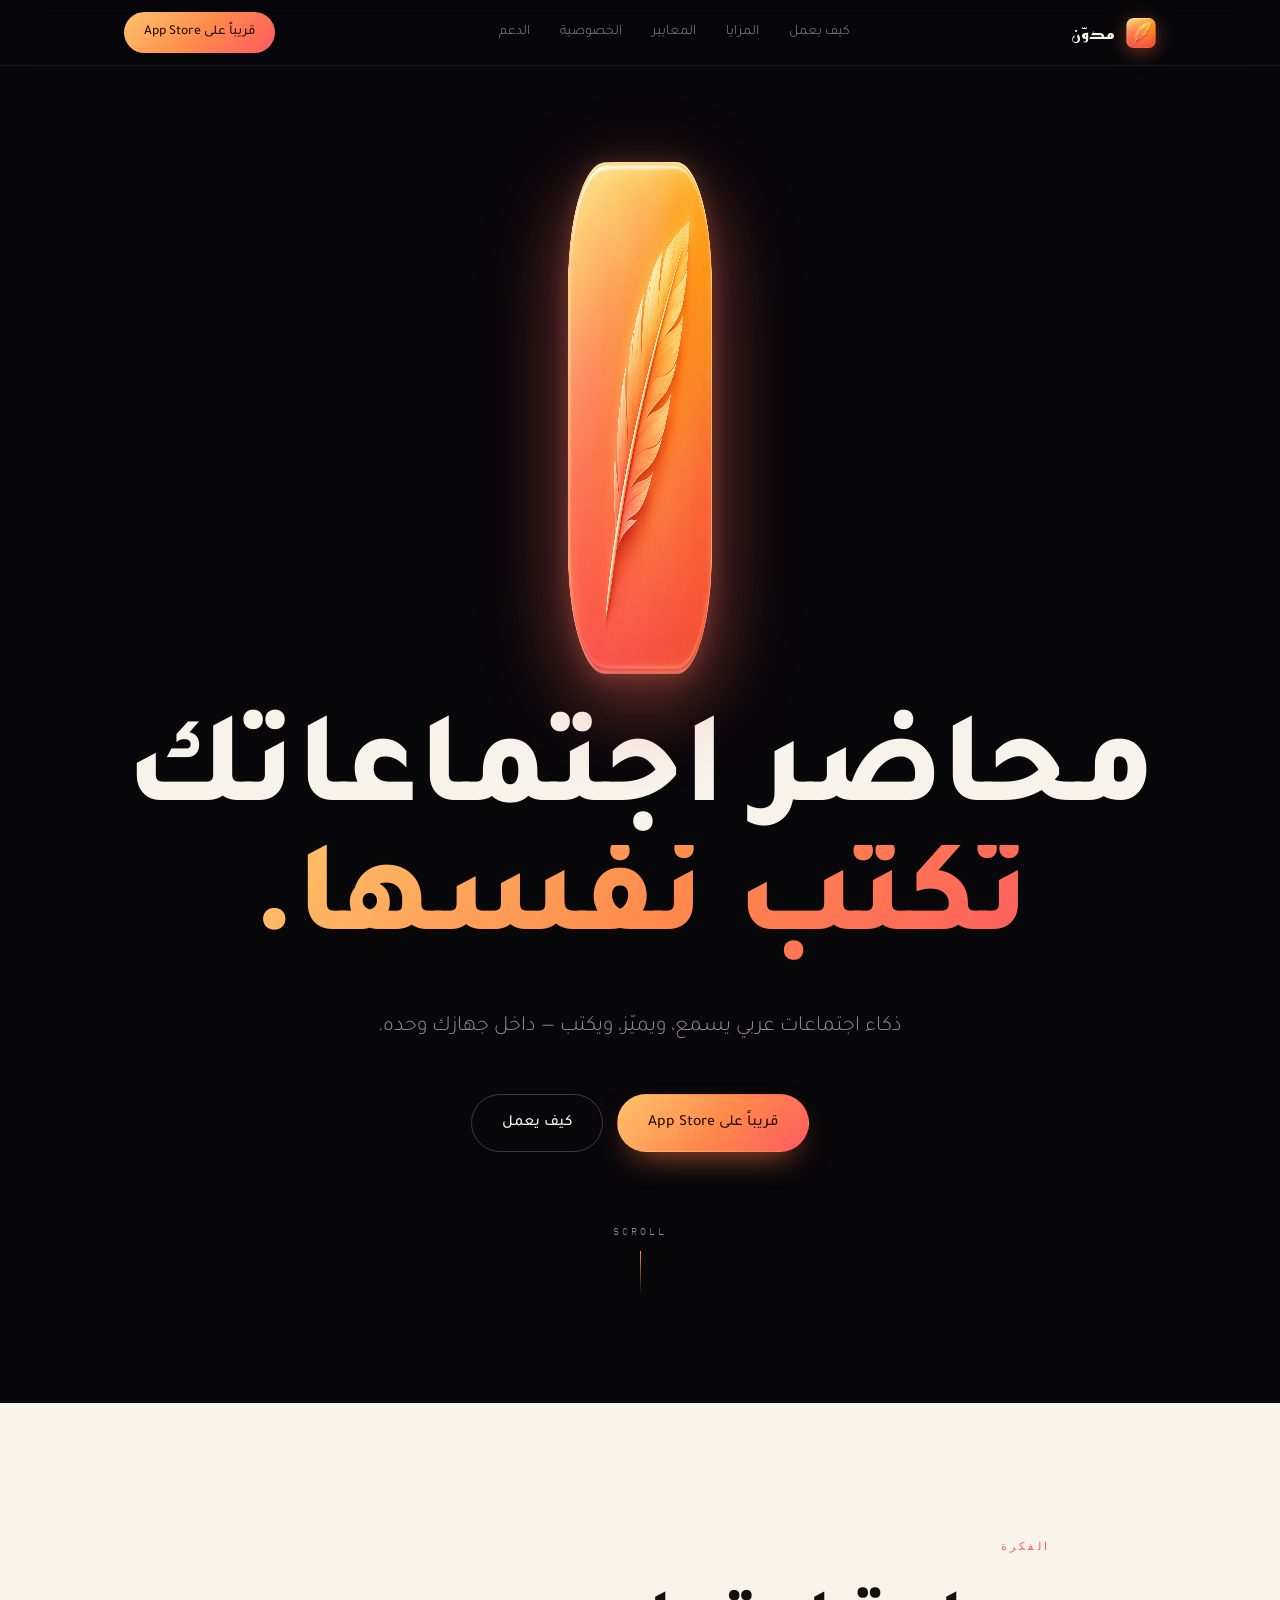
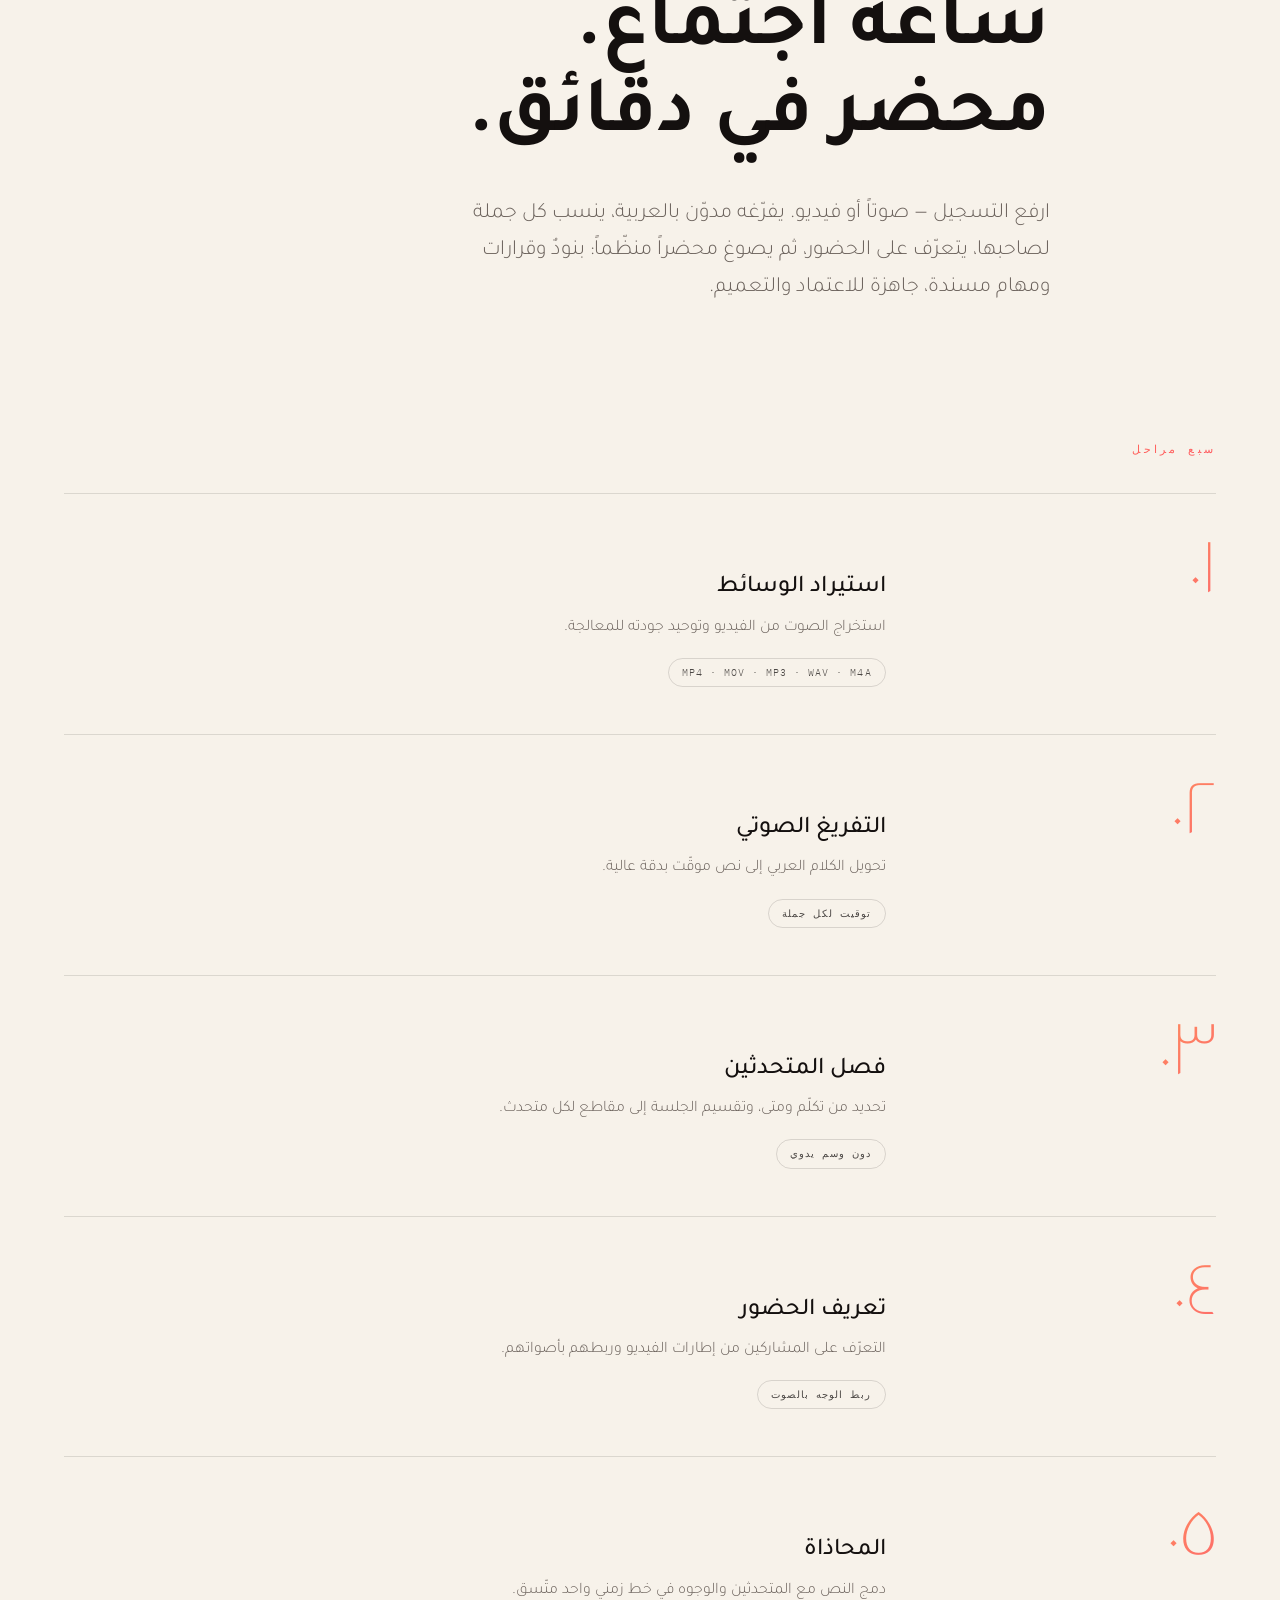
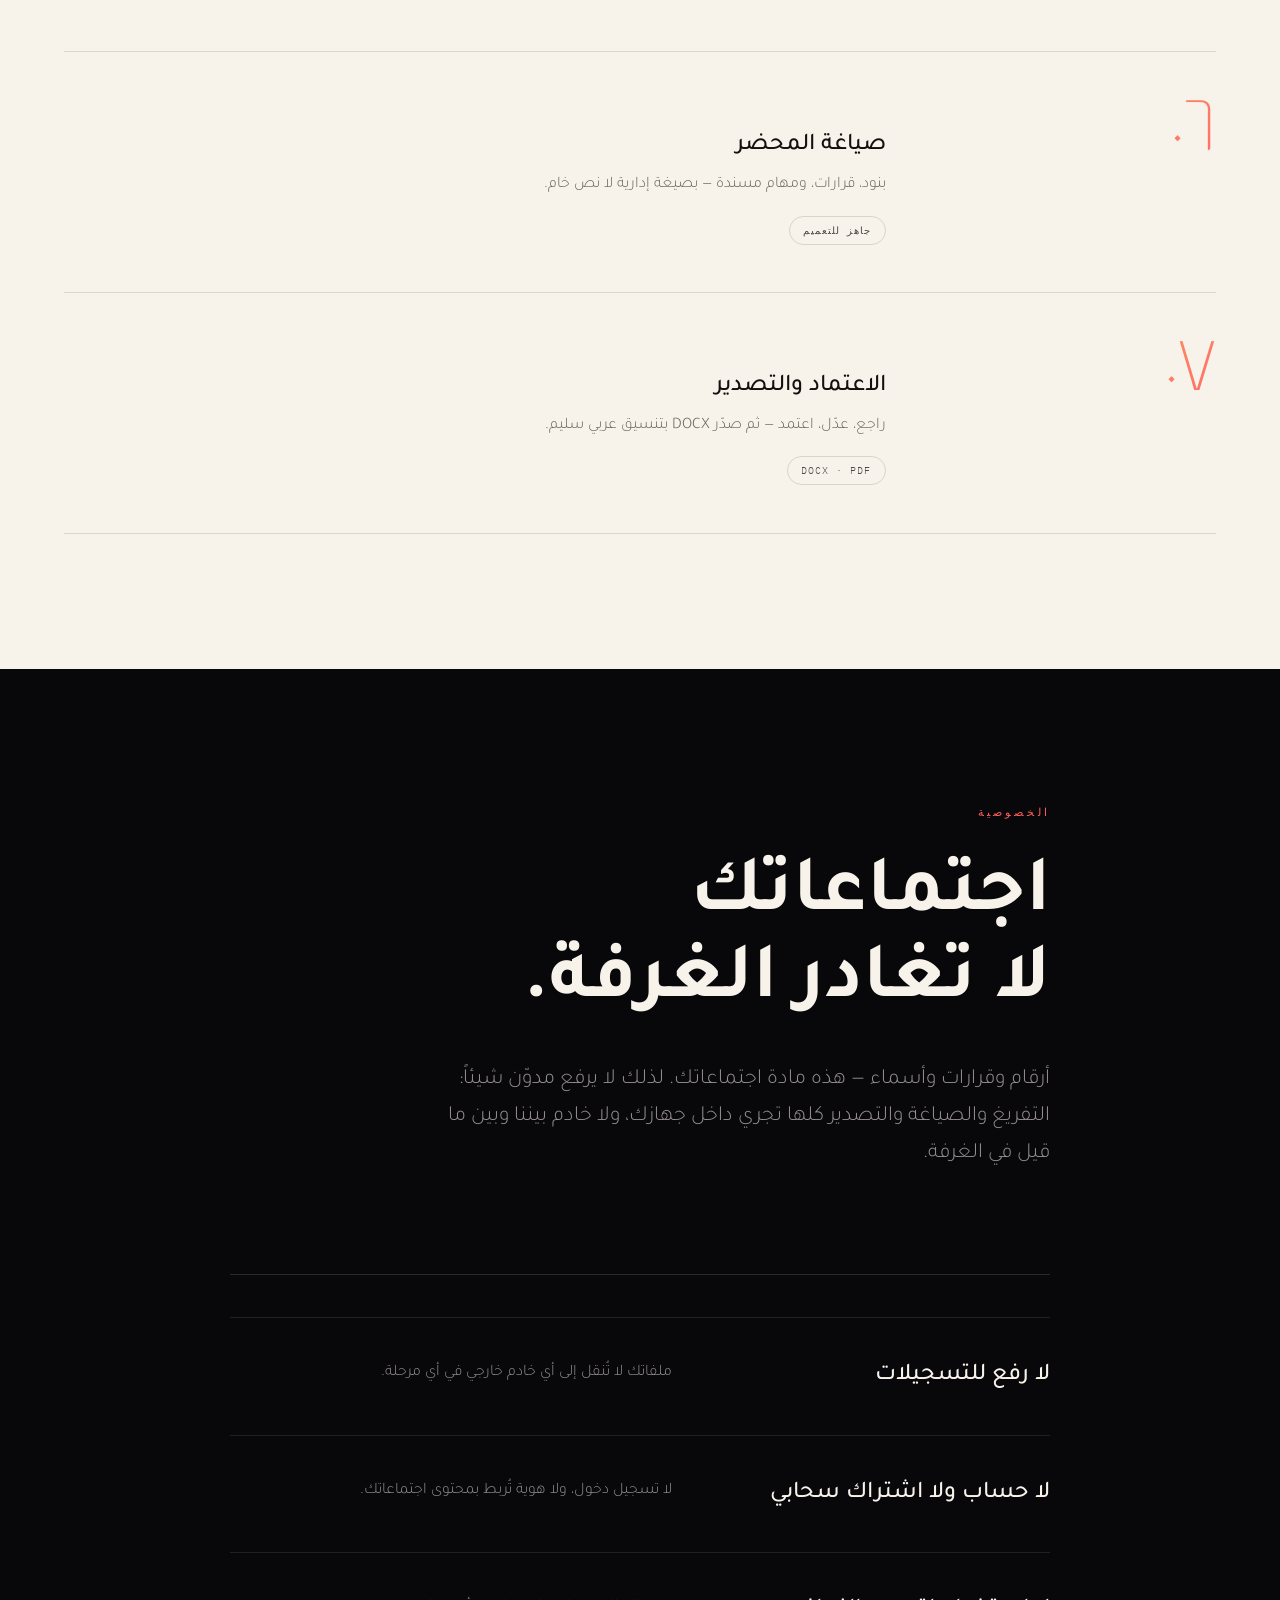
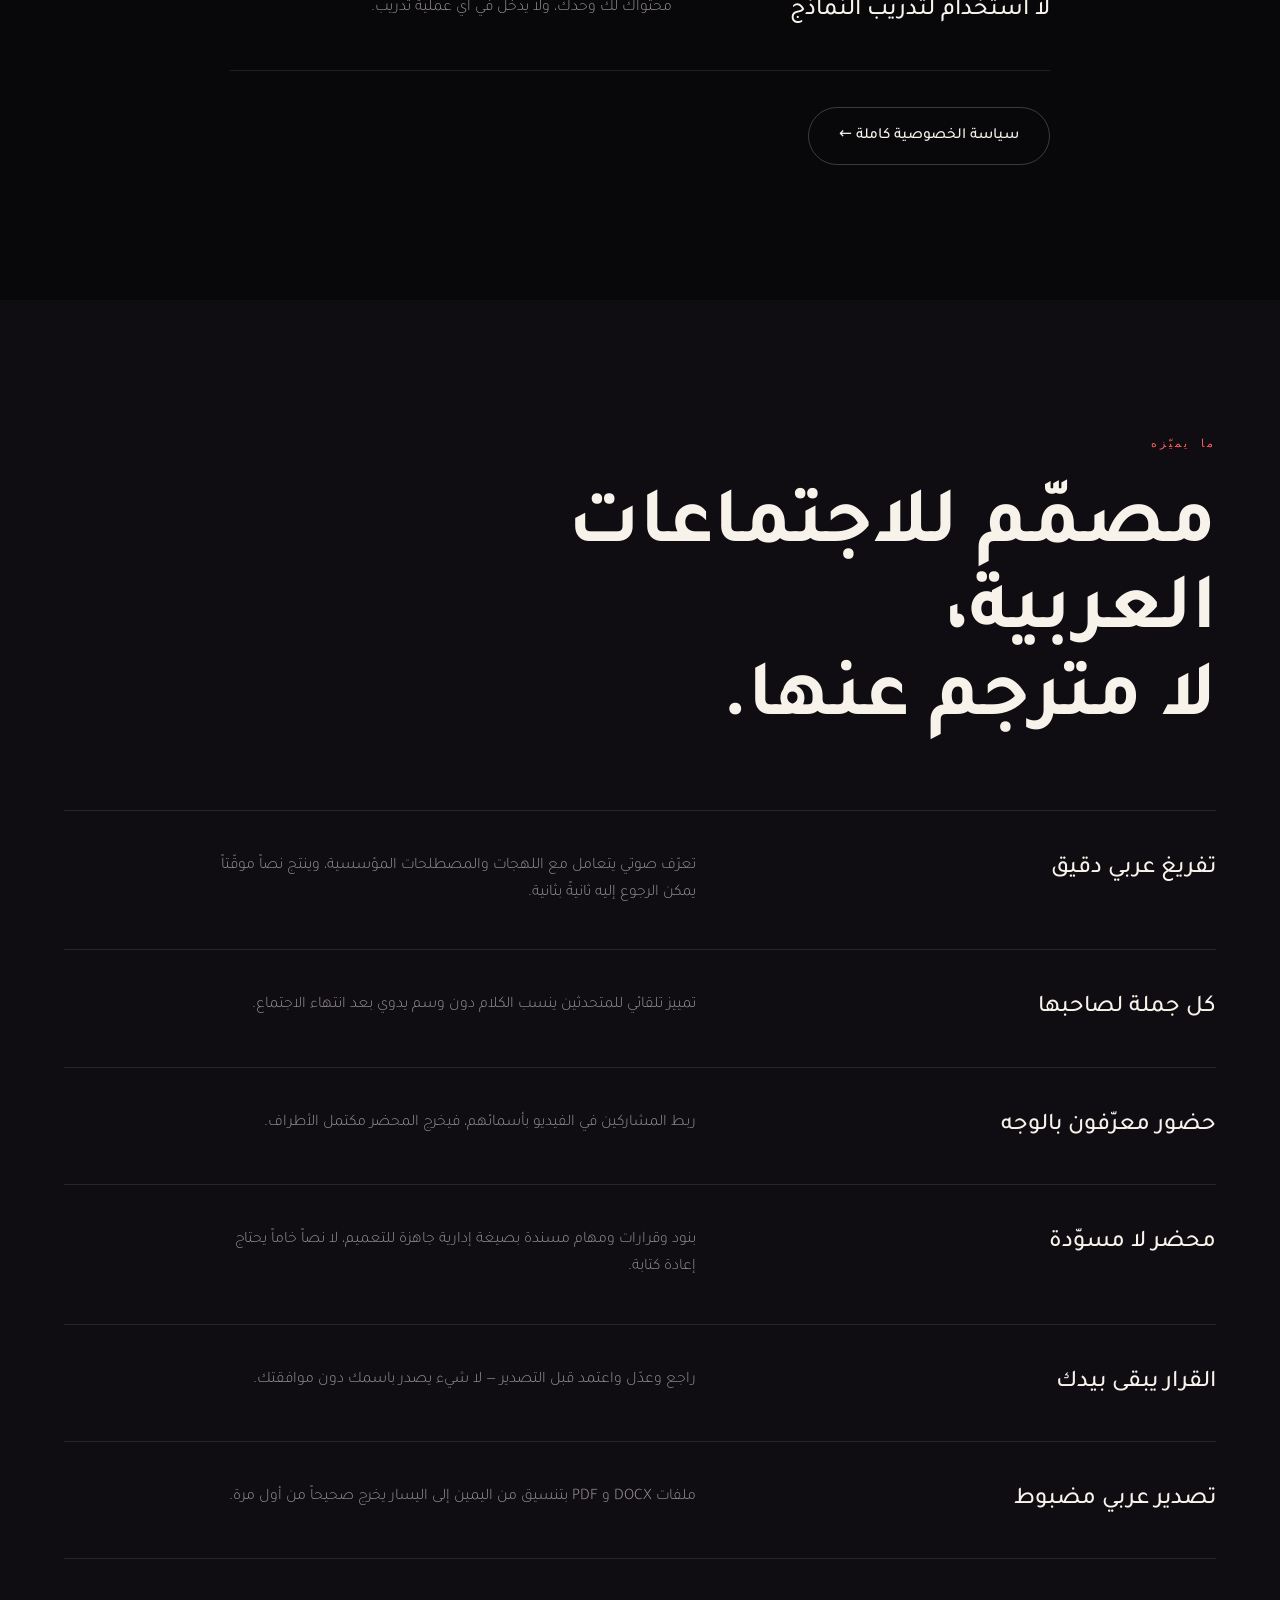
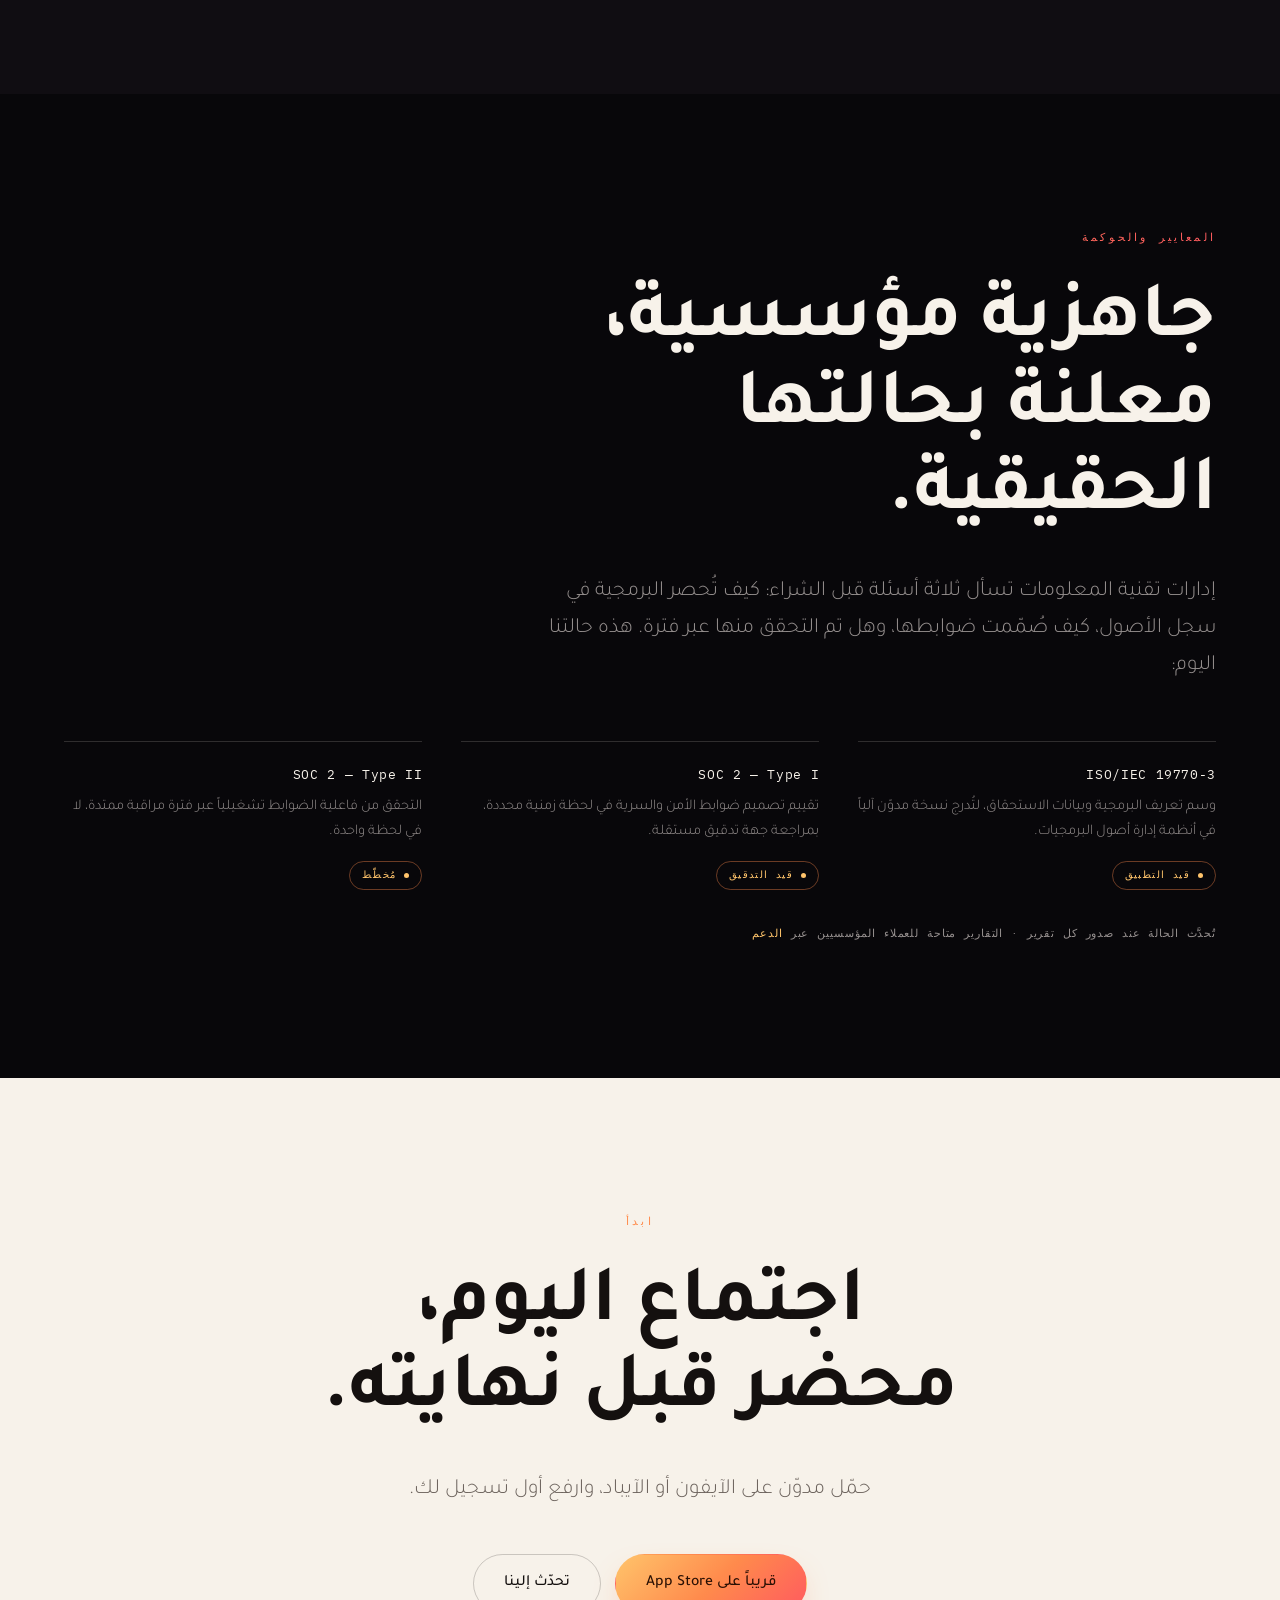
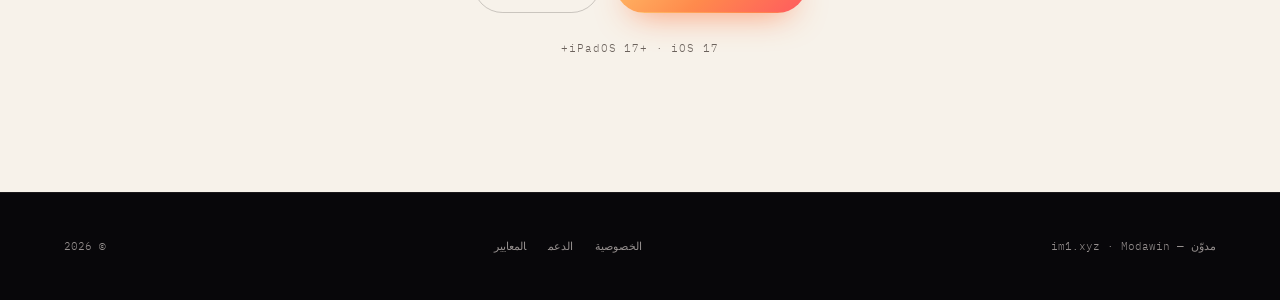
==== commit 7a7af7c2: "Fix logo: crop to true icon bounds, drop baked shadow, shape-following drop-shadow instead of box-sh" ====
--- a/index.html
+++ b/index.html
@@ -66,7 +66,7 @@
   background:rgba(8,7,10,.72);border-bottom:1px solid rgba(247,242,234,.08);transition:background .4s,border-color .4s}
 .nav-in{max-width:1160px;margin-inline:auto;padding:12px var(--pad);display:flex;align-items:center;justify-content:space-between;gap:18px}
 .brand{display:flex;align-items:center;gap:11px;text-decoration:none;color:inherit}
-.brand img{width:32px;height:32px;border-radius:9px}
+.brand img{width:30px;height:30px;filter:drop-shadow(0 4px 10px rgba(255,122,69,.4))}
 .brand b{font-family:var(--kufi);font-weight:600;font-size:1.18rem}
 .nav-links{display:flex;gap:30px}
 .nav-links a{color:var(--on-dark-dim);text-decoration:none;font-size:.88rem;transition:color .3s}
@@ -79,8 +79,9 @@
 /* ── hero ── */
 .hero{min-height:100svh;display:grid;align-content:center;padding-block:clamp(120px,18vh,190px) clamp(70px,12vh,120px);text-align:center}
 .hero .inner{display:grid;justify-items:center}
-.hero img.app{width:clamp(92px,13vw,132px);border-radius:24%;margin-bottom:clamp(28px,4vw,44px);
-  box-shadow:0 34px 70px -30px rgba(255,90,95,.6);animation:drift 8s ease-in-out infinite}
+.hero img.app{width:clamp(104px,14vw,148px);margin-bottom:clamp(28px,4vw,44px);
+  filter:drop-shadow(0 26px 42px rgba(255,90,95,.42)) drop-shadow(0 4px 10px rgba(255,138,76,.28));
+  animation:drift 8s ease-in-out infinite}
 @keyframes drift{0%,100%{transform:translateY(0)}50%{transform:translateY(-9px)}}
 .hero h1{max-width:14ch}
 .hero .lede{margin-inline:auto;text-align:center}
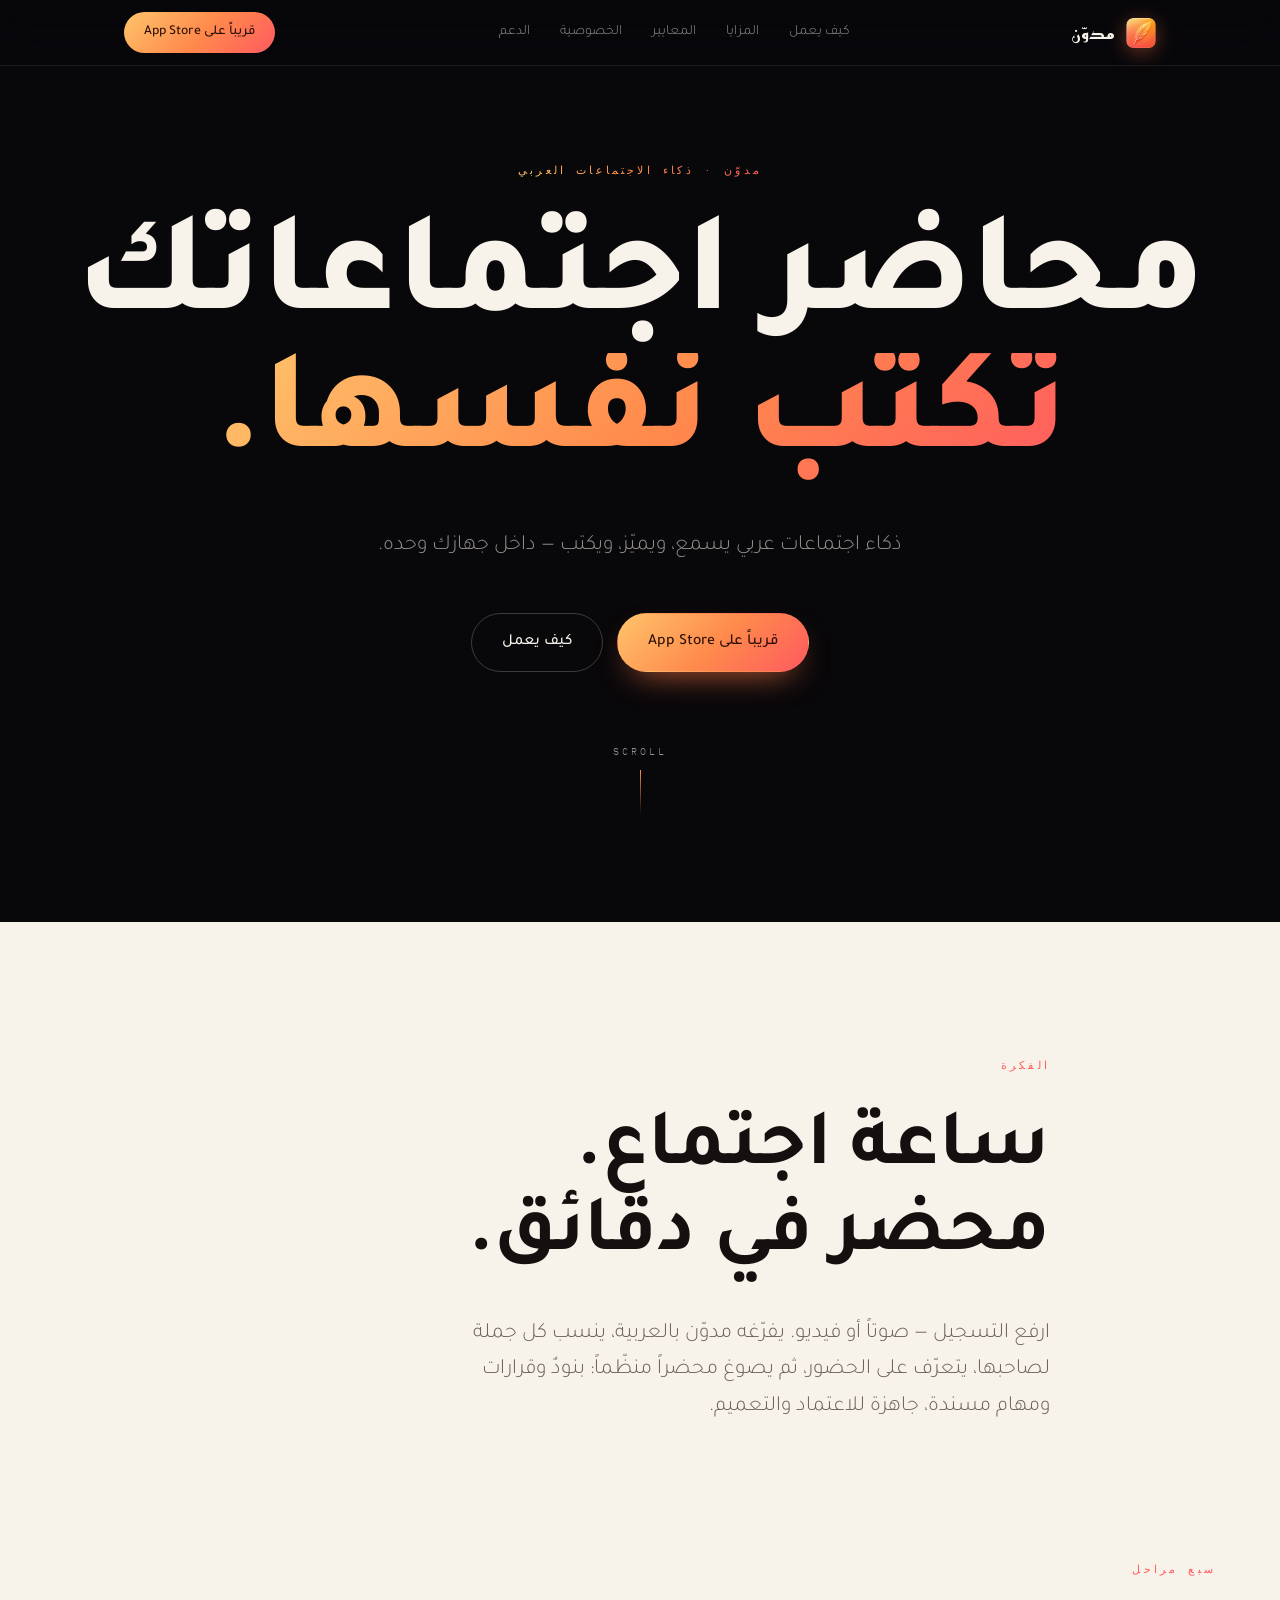
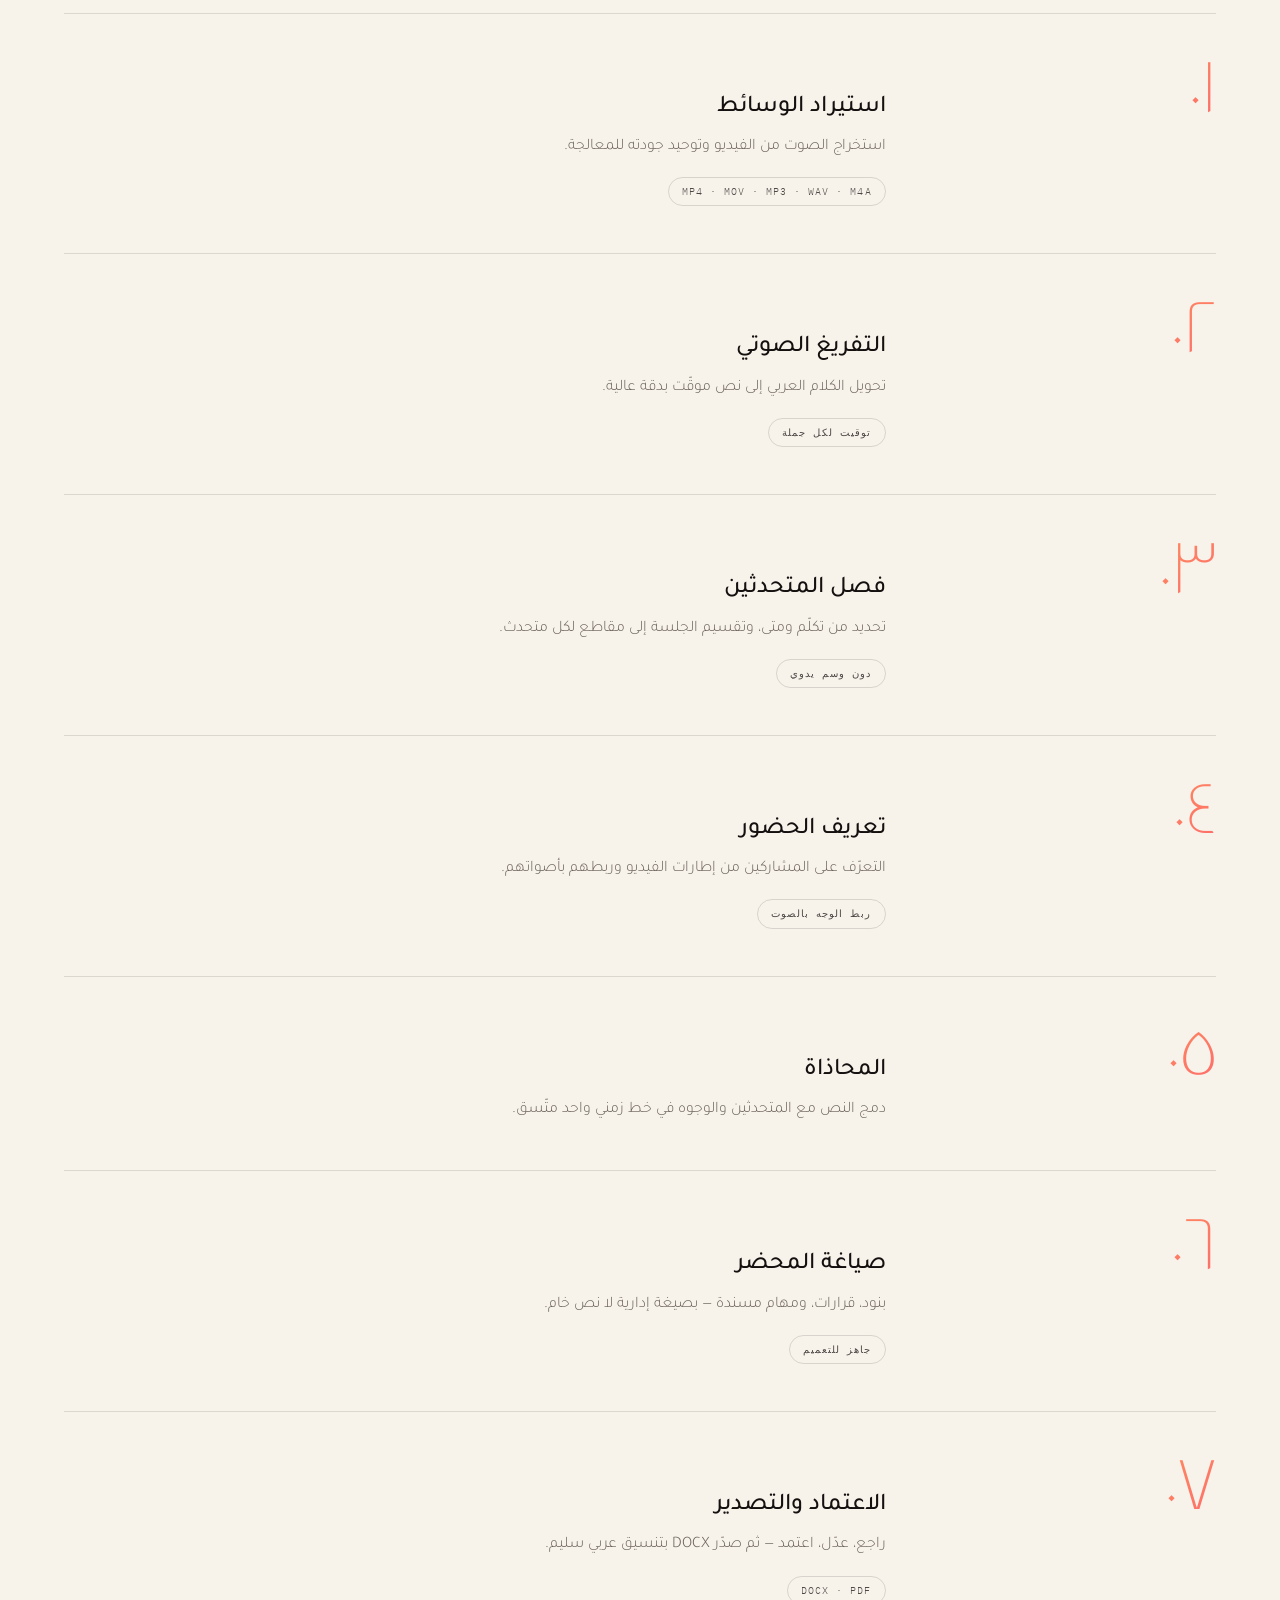
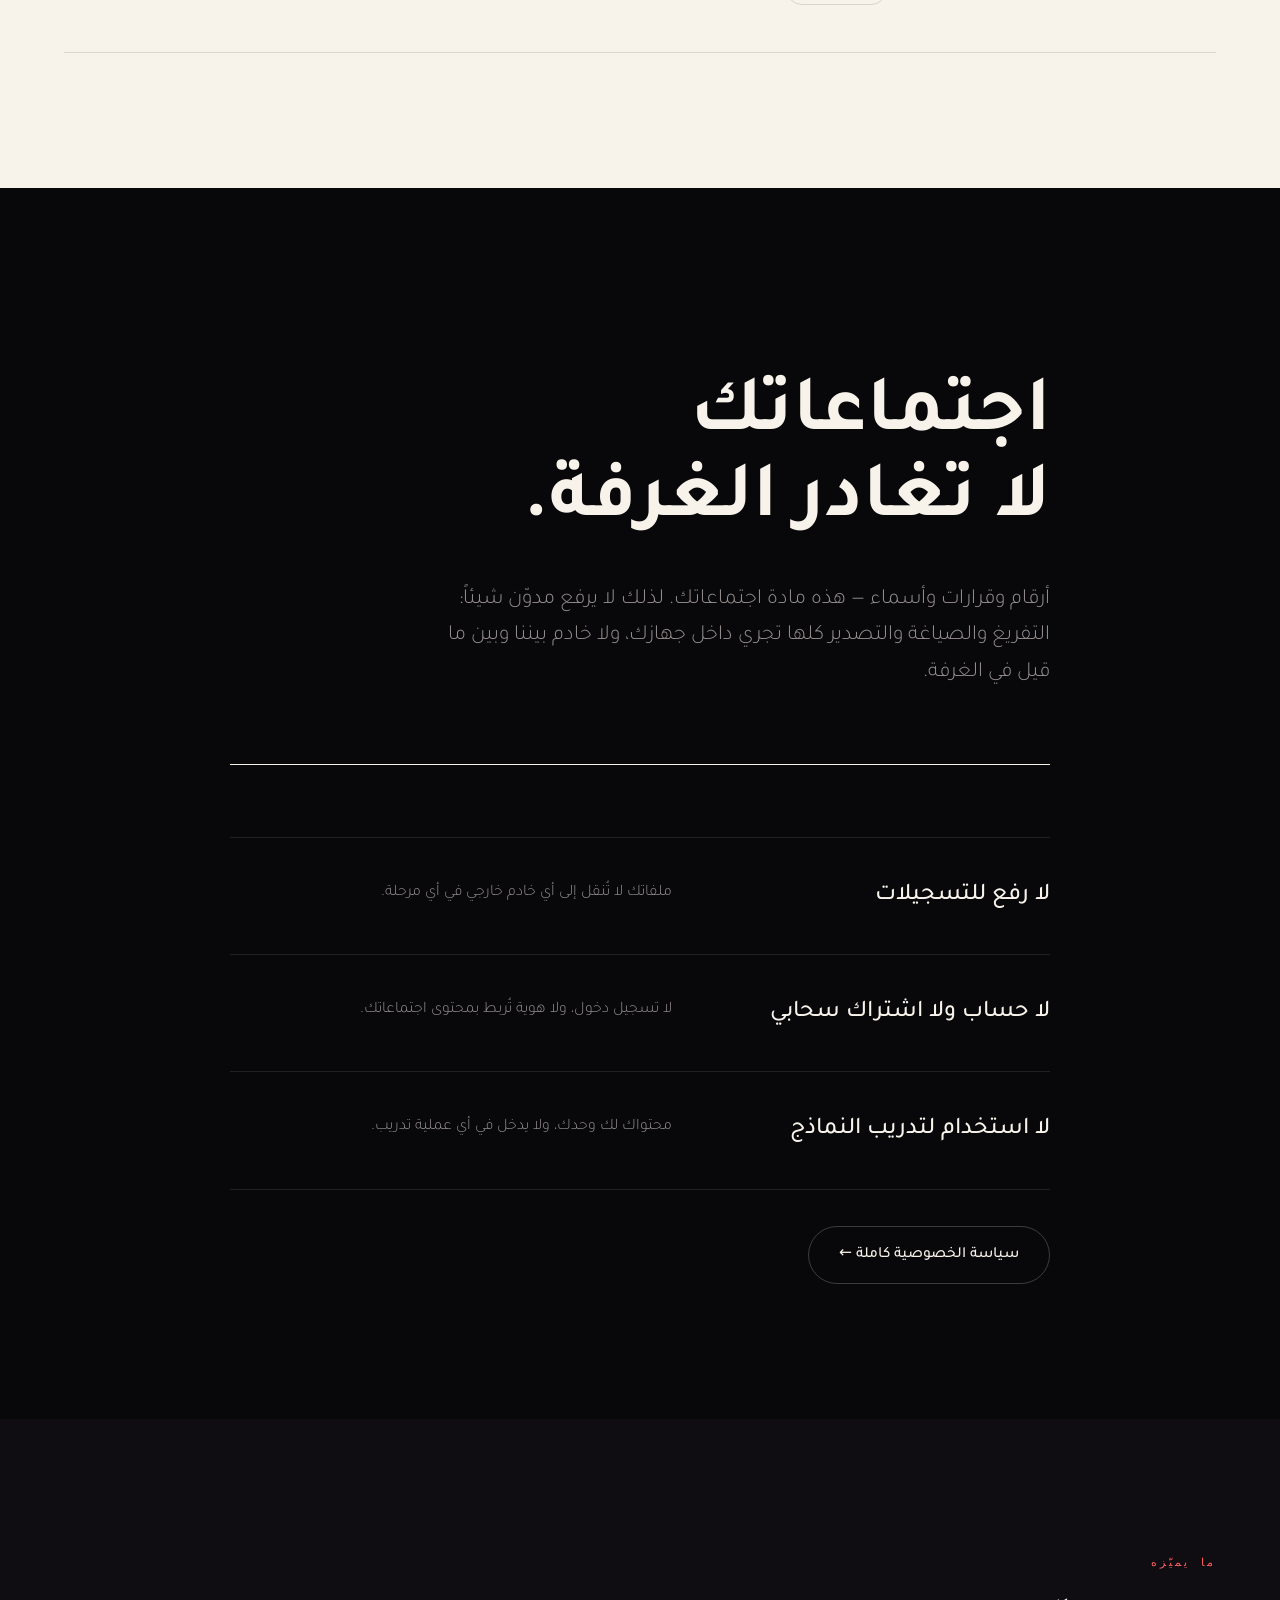
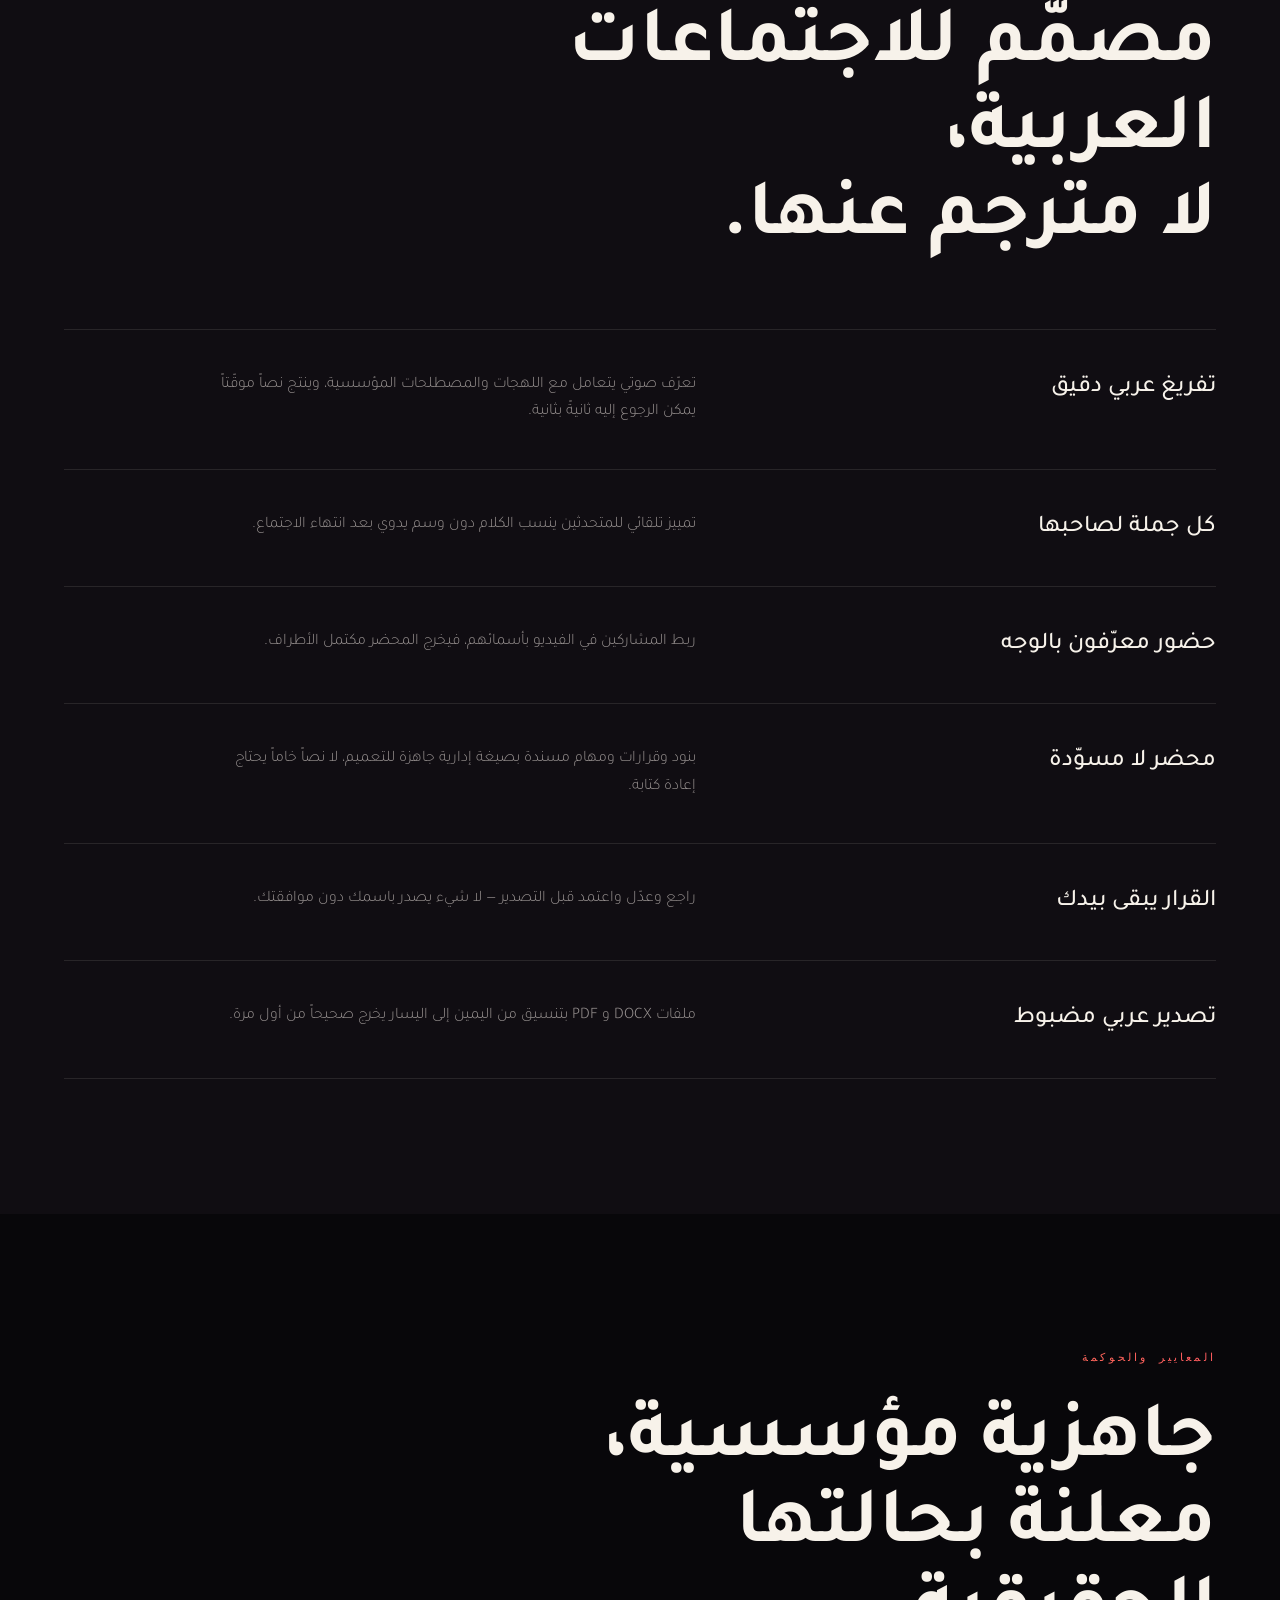
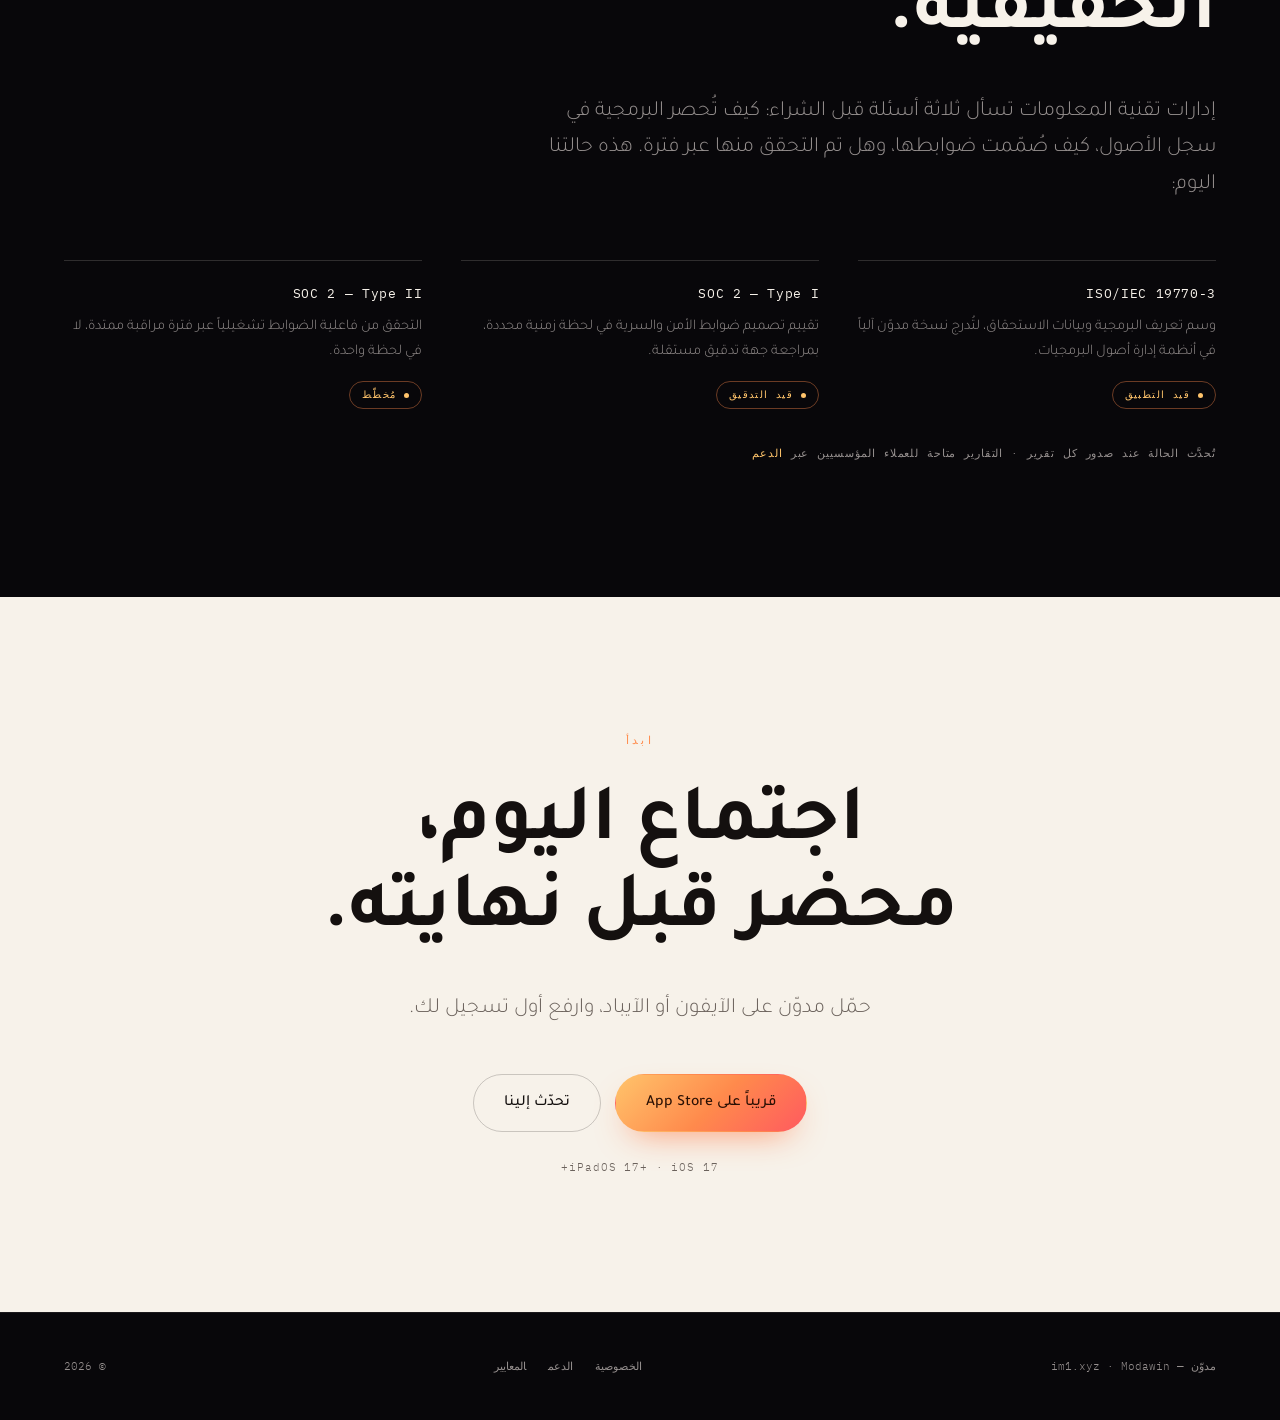
==== commit 4188cd54: "Remove hero app icon; logo now appears in the header only, headline carries the opening" ====
--- a/index.html
+++ b/index.html
@@ -54,7 +54,7 @@
 /* ── type scale ── */
 .eyebrow{font-family:var(--mono);font-size:.66rem;letter-spacing:.3em;text-transform:uppercase;
   display:block;margin-bottom:clamp(20px,3vw,34px);opacity:.85}
-h1{font-family:var(--sans);font-weight:800;font-size:clamp(3rem,10.5vw,8.2rem);line-height:.98;
+h1{font-family:var(--sans);font-weight:800;font-size:clamp(3.2rem,11.5vw,9rem);line-height:.96;
   letter-spacing:-.005em}
 h2{font-family:var(--sans);font-weight:700;font-size:clamp(2.2rem,6.6vw,5rem);line-height:1.08}
 h3{font-family:var(--sans);font-weight:500;font-size:clamp(1.15rem,2vw,1.5rem);line-height:1.35}
@@ -79,10 +79,7 @@
 /* ── hero ── */
 .hero{min-height:100svh;display:grid;align-content:center;padding-block:clamp(120px,18vh,190px) clamp(70px,12vh,120px);text-align:center}
 .hero .inner{display:grid;justify-items:center}
-.hero img.app{width:clamp(104px,14vw,148px);margin-bottom:clamp(28px,4vw,44px);
-  filter:drop-shadow(0 26px 42px rgba(255,90,95,.42)) drop-shadow(0 4px 10px rgba(255,138,76,.28));
-  animation:drift 8s ease-in-out infinite}
-@keyframes drift{0%,100%{transform:translateY(0)}50%{transform:translateY(-9px)}}
+.hero .eyebrow{margin-bottom:clamp(24px,3.5vw,38px)}
 .hero h1{max-width:14ch}
 .hero .lede{margin-inline:auto;text-align:center}
 .hero .cta{display:flex;gap:14px;flex-wrap:wrap;justify-content:center;margin-top:clamp(34px,4vw,48px)}
@@ -177,7 +174,7 @@
 <section class="band dark hero">
   <span class="aura"></span>
   <div class="inner">
-    <img class="app" src="icon-512.png" alt="أيقونة تطبيق مدوّن" width="512" height="512">
+    <span class="eyebrow flame rv">مدوّن · ذكاء الاجتماعات العربي</span>
     <h1 class="rv" data-d="1">محاضر اجتماعاتك<br><span class="flame">تكتب نفسها.</span></h1>
     <p class="lede dim rv" data-d="2">ذكاء اجتماعات عربي يسمع، ويميّز، ويكتب — داخل جهازك وحده.</p>
     <div class="cta rv" data-d="3">
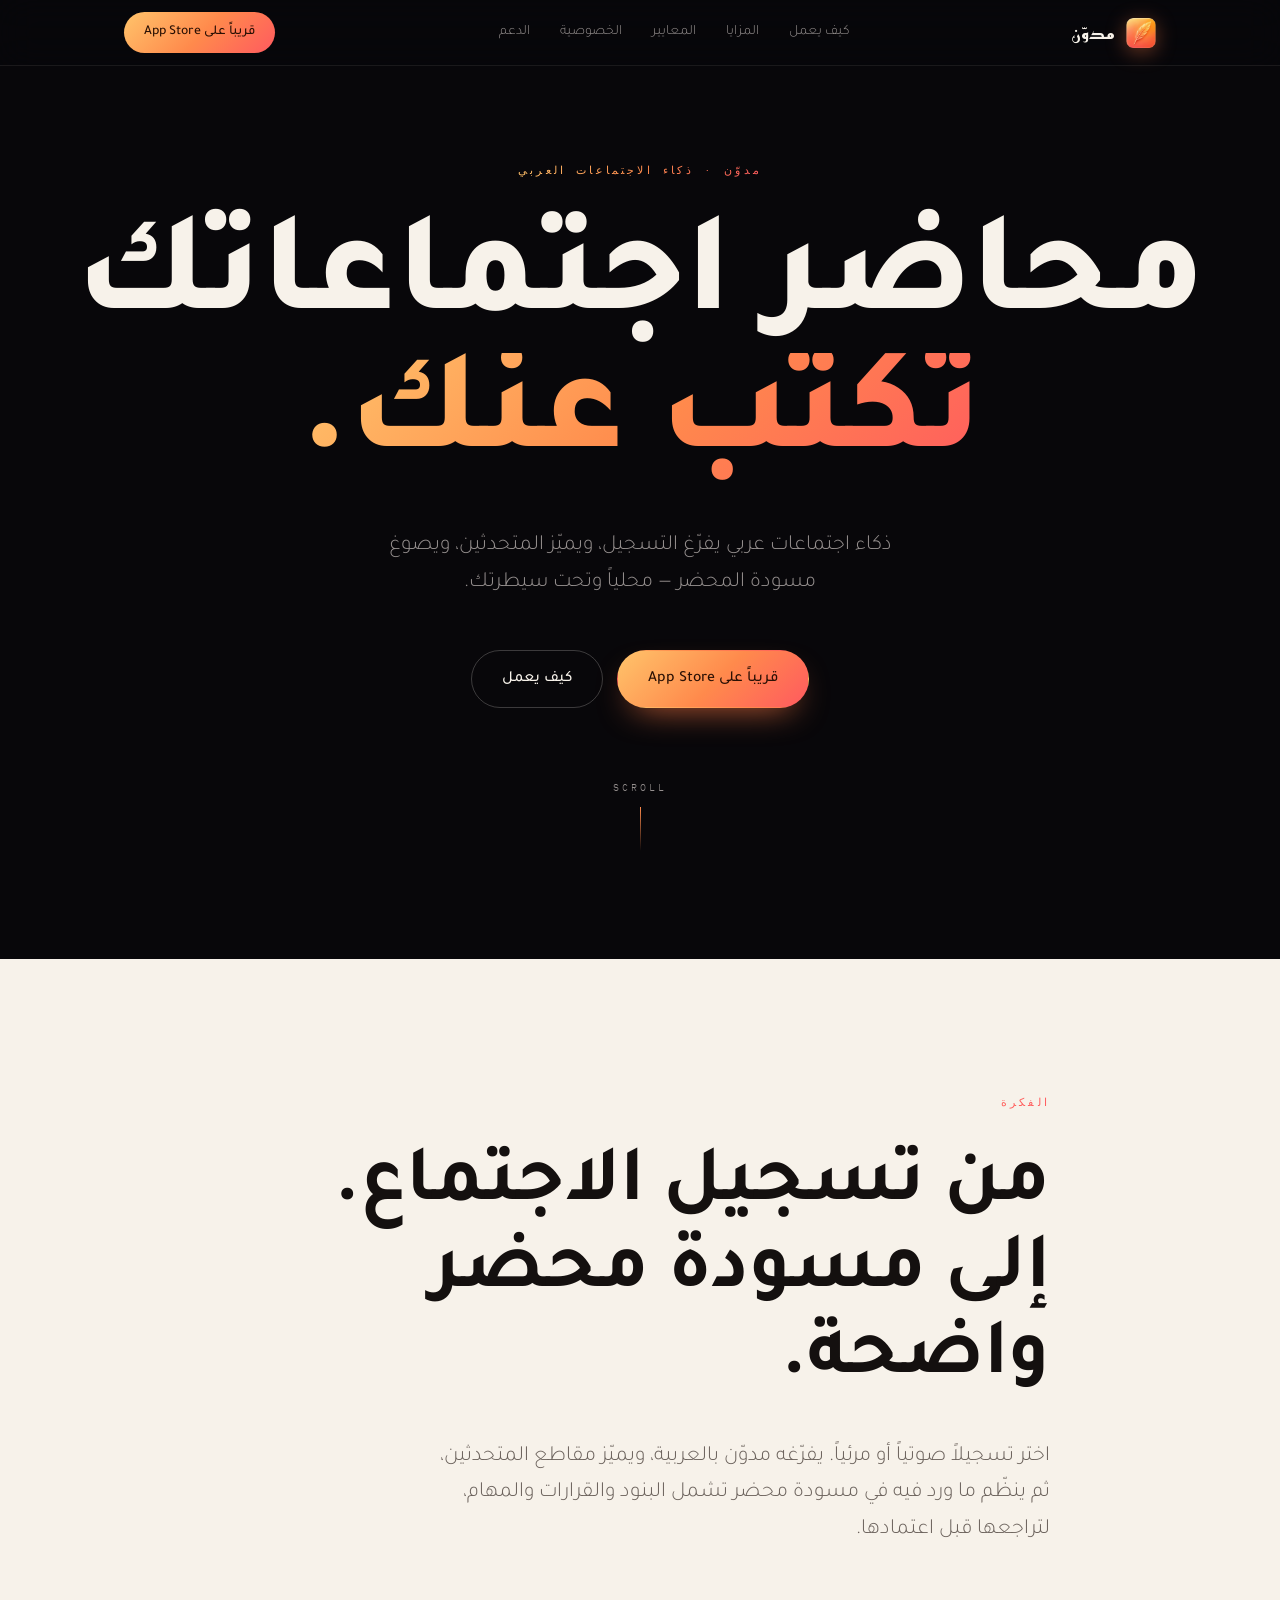
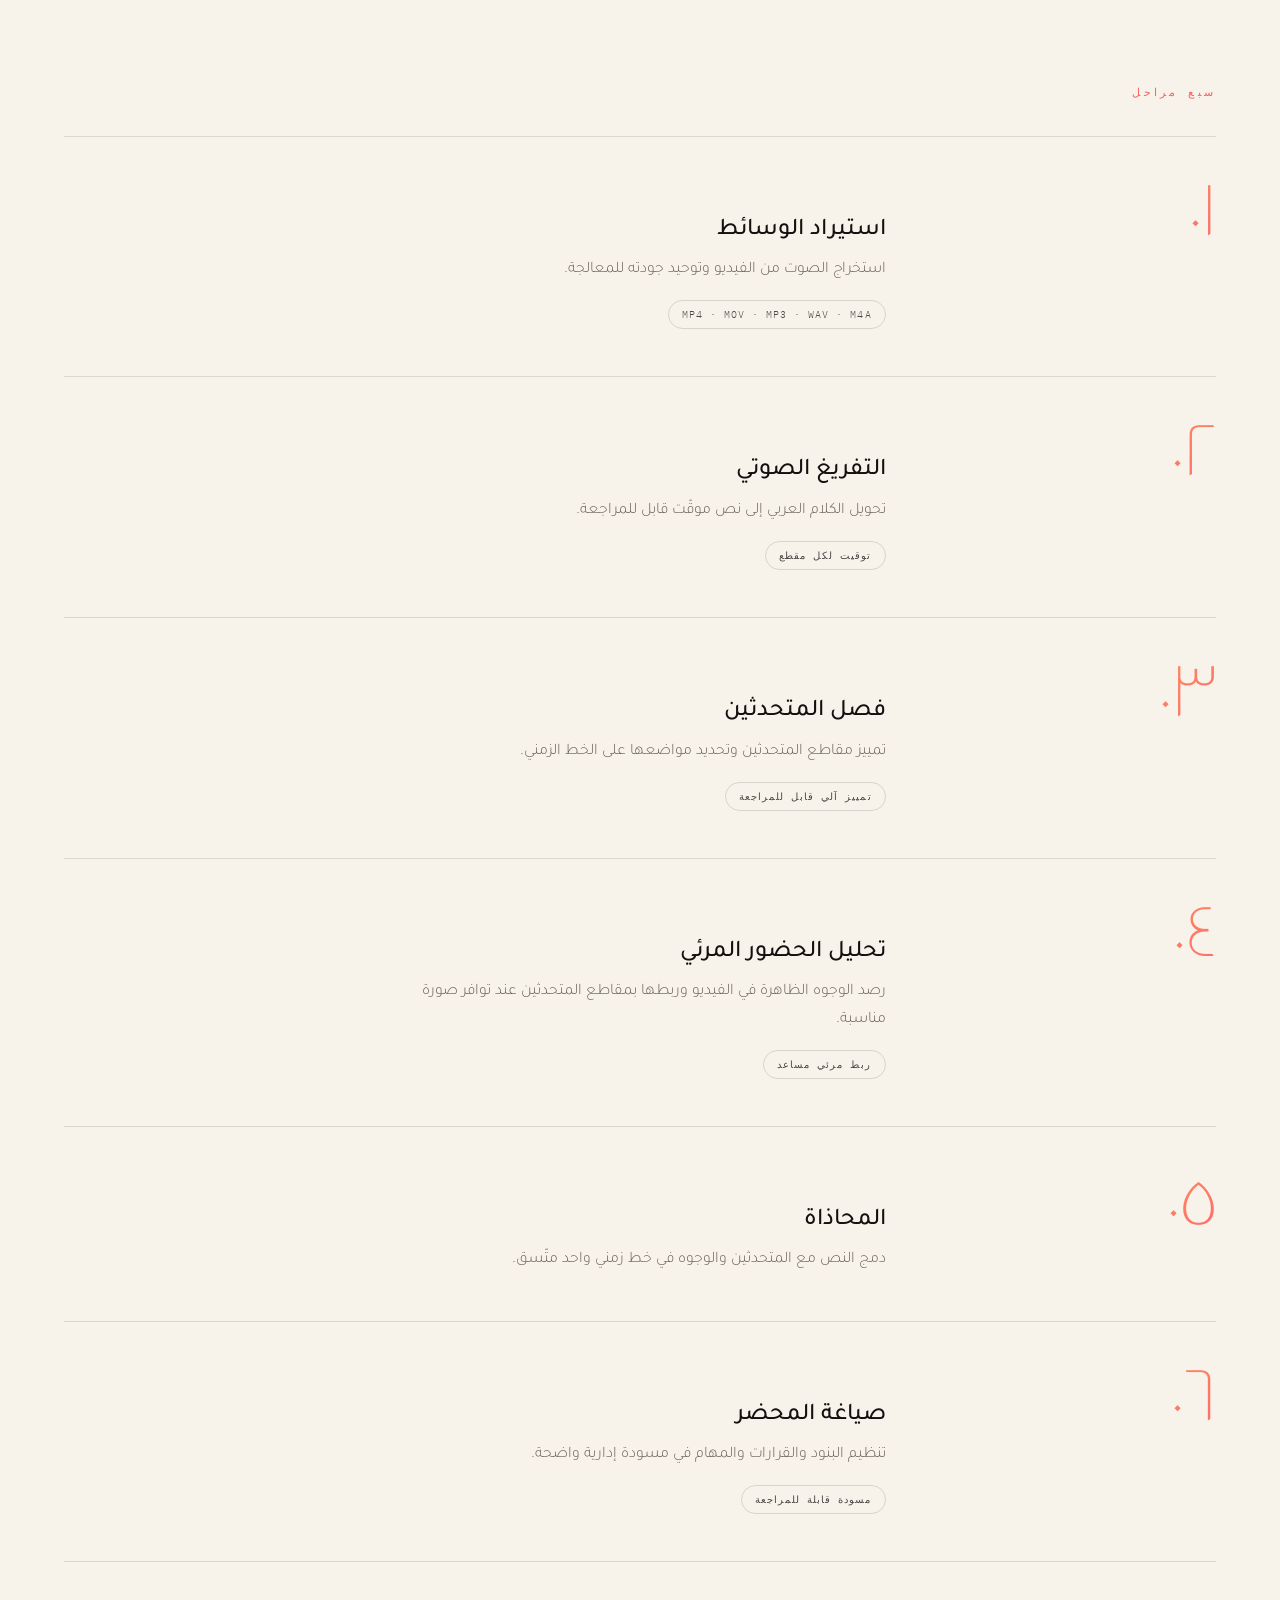
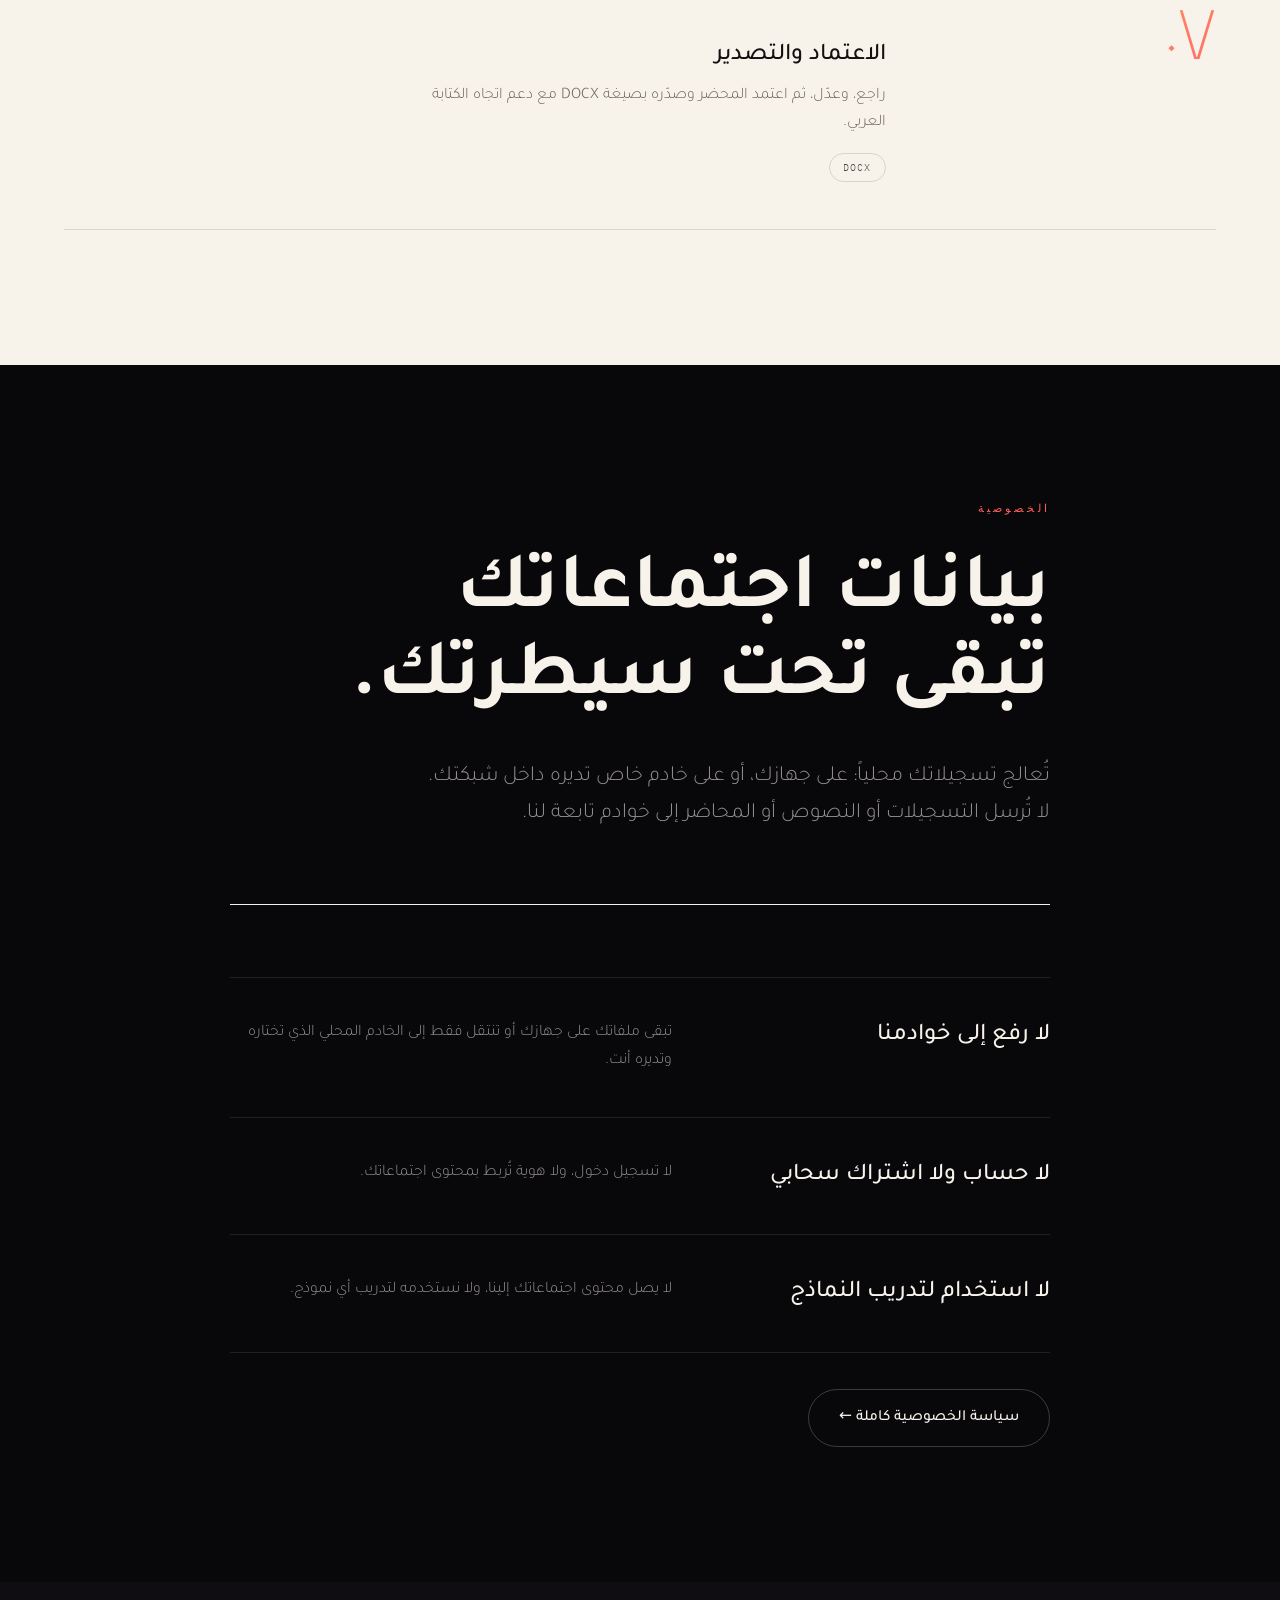
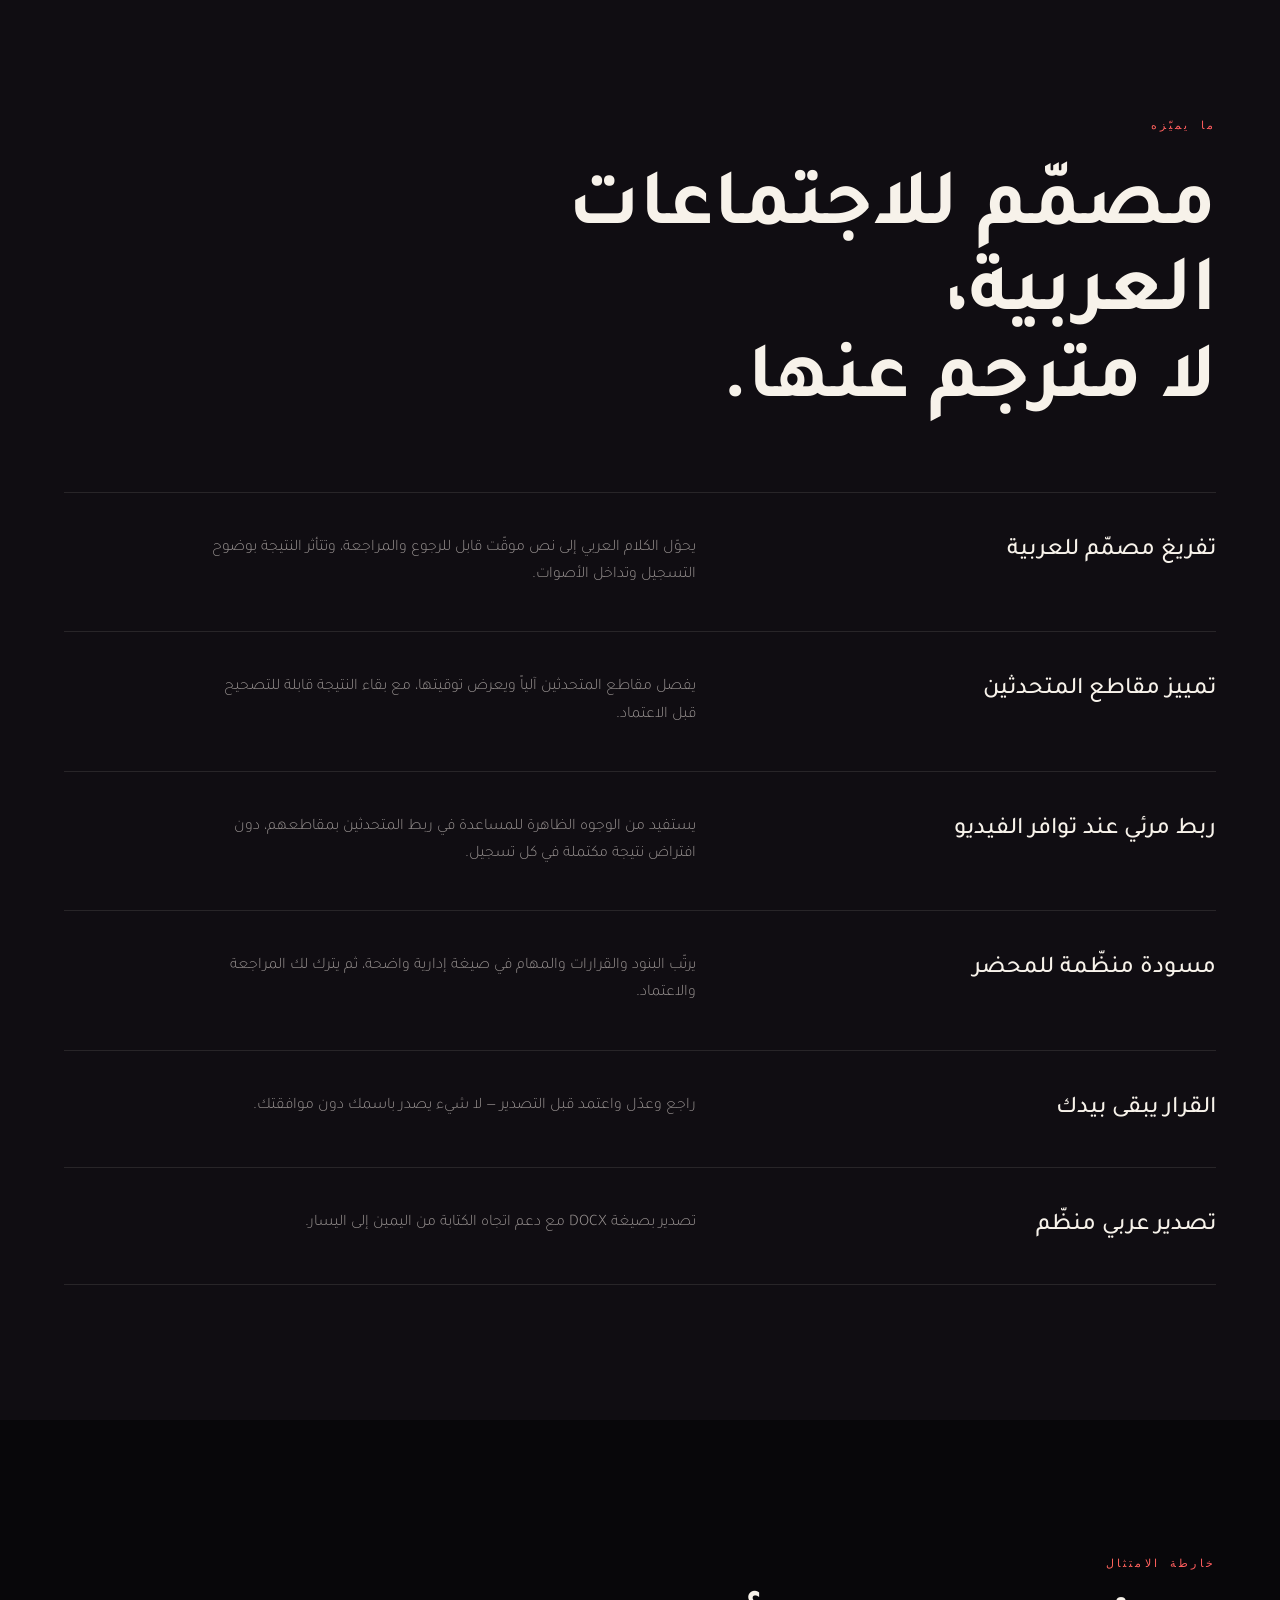
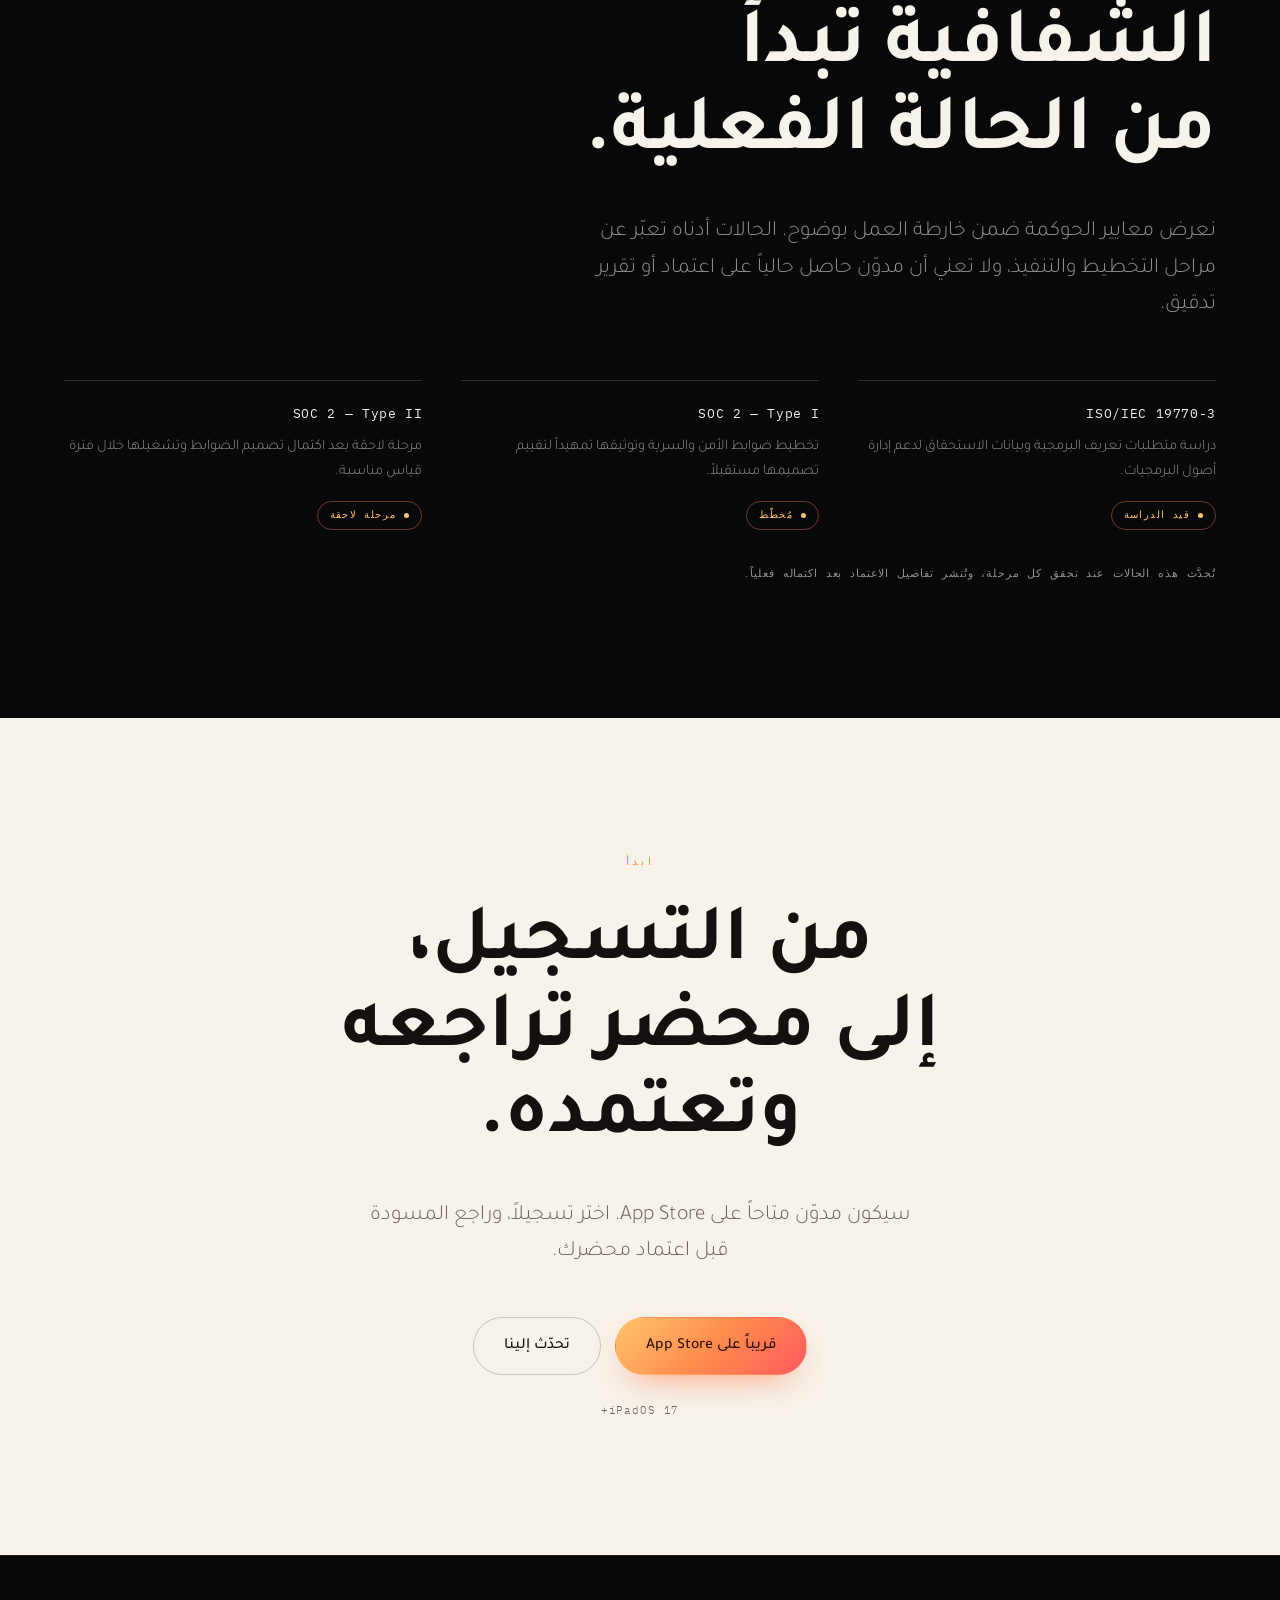
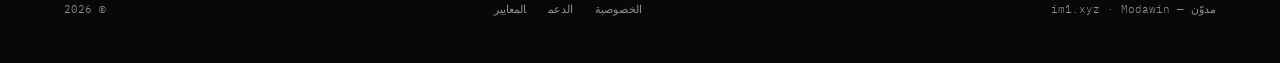
==== commit 31bb7ece: "تحسين موثوقية النصوص وتوحيد صياغة المنتج" ====
--- a/index.html
+++ b/index.html
@@ -3,10 +3,10 @@
 <head>
 <meta charset="utf-8">
 <meta name="viewport" content="width=device-width, initial-scale=1">
-<title>مدوّن — محاضر اجتماعاتك تكتب نفسها</title>
-<meta name="description" content="مدوّن يحوّل تسجيلات اجتماعاتك إلى محضر عربي منظّم — تفريغ صوتي، تمييز متحدثين، تعريف حضور، وتصدير DOCX. المعالجة كلها تجري داخل جهازك.">
-<meta property="og:title" content="مدوّن — محاضر اجتماعاتك تكتب نفسها">
-<meta property="og:description" content="محاضر عربية منظّمة، تُصاغ حيث تبقى بياناتك: داخل جهازك.">
+<title>مدوّن — محاضر اجتماعاتك تكتب عنك</title>
+<meta name="description" content="مدوّن يحوّل تسجيلات الاجتماعات إلى محاضر عربية منظّمة قابلة للمراجعة والتصدير بصيغة DOCX، بمعالجة محلية على جهازك أو خادمك الخاص.">
+<meta property="og:title" content="مدوّن — محاضر اجتماعاتك تكتب عنك">
+<meta property="og:description" content="محاضر عربية منظّمة، تُعالج محلياً على جهازك أو خادمك الخاص.">
 <meta property="og:type" content="website">
 <meta property="og:url" content="https://im1.xyz/">
 <meta property="og:locale" content="ar_SA">
@@ -22,9 +22,9 @@
 <link href="https://fonts.googleapis.com/css2?family=Tajawal:wght@200;300;400;500;700;800&family=Reem+Kufi:wght@500;600&family=IBM+Plex+Mono:wght@400&display=swap" rel="stylesheet">
 <script type="application/ld+json">
 {"@context":"https://schema.org","@type":"SoftwareApplication","name":"مدوّن","alternateName":"Modawin",
-"applicationCategory":"BusinessApplication","operatingSystem":"iOS 17+, iPadOS 17+","inLanguage":"ar",
+"applicationCategory":"BusinessApplication","operatingSystem":"iPadOS 17+","inLanguage":"ar",
 "url":"https://im1.xyz/","image":"https://im1.xyz/icon-512.png",
-"description":"ذكاء اجتماعات عربي: تفريغ صوتي، تمييز متحدثين، تعريف حضور، ومحضر عربي منظّم قابل للتصدير DOCX — بمعالجة تجري داخل الجهاز."}
+"description":"ذكاء اجتماعات عربي: تفريغ صوتي، تمييز متحدثين، وصياغة محضر عربي منظّم قابل للمراجعة والتصدير بصيغة DOCX — بمعالجة محلية على جهازك أو خادمك الخاص."}
 </script>
 <style>
 :root{
@@ -175,8 +175,8 @@
   <span class="aura"></span>
   <div class="inner">
     <span class="eyebrow flame rv">مدوّن · ذكاء الاجتماعات العربي</span>
-    <h1 class="rv" data-d="1">محاضر اجتماعاتك<br><span class="flame">تكتب نفسها.</span></h1>
-    <p class="lede dim rv" data-d="2">ذكاء اجتماعات عربي يسمع، ويميّز، ويكتب — داخل جهازك وحده.</p>
+    <h1 class="rv" data-d="1">محاضر اجتماعاتك<br><span class="flame">تكتب عنك.</span></h1>
+    <p class="lede dim rv" data-d="2">ذكاء اجتماعات عربي يفرّغ التسجيل، ويميّز المتحدثين، ويصوغ مسودة المحضر — محلياً وتحت سيطرتك.</p>
     <div class="cta rv" data-d="3">
       <a class="btn btn-1 appstore" href="#">تحميل من App Store</a>
       <a class="btn btn-2" href="#how">كيف يعمل</a>
@@ -189,10 +189,10 @@
 <section class="band light statement">
   <div class="inner narrow">
     <span class="eyebrow flame rv">الفكرة</span>
-    <h2 class="rv" data-d="1">ساعة اجتماع.<br>محضر في دقائق.</h2>
+    <h2 class="rv" data-d="1">من تسجيل الاجتماع.<br>إلى مسودة محضر واضحة.</h2>
     <p class="lede dim rv" data-d="2">
-      ارفع التسجيل — صوتاً أو فيديو. يفرّغه مدوّن بالعربية، ينسب كل جملة لصاحبها،
-      يتعرّف على الحضور، ثم يصوغ محضراً منظّماً: بنودٌ وقرارات ومهام مسندة، جاهزة للاعتماد والتعميم.
+      اختر تسجيلاً صوتياً أو مرئياً. يفرّغه مدوّن بالعربية، ويميّز مقاطع المتحدثين،
+      ثم ينظّم ما ورد فيه في مسودة محضر تشمل البنود والقرارات والمهام، لتراجعها قبل اعتمادها.
     </p>
   </div>
 </section>
@@ -202,12 +202,12 @@
   <div class="inner">
     <span class="eyebrow flame rv">سبع مراحل</span>
     <div class="chapter rv"><div class="num">٠١</div><div class="body"><h3>استيراد الوسائط</h3><p class="dim">استخراج الصوت من الفيديو وتوحيد جودته للمعالجة.</p><span class="tag ltr">MP4 · MOV · MP3 · WAV · M4A</span></div></div>
-    <div class="chapter rv"><div class="num">٠٢</div><div class="body"><h3>التفريغ الصوتي</h3><p class="dim">تحويل الكلام العربي إلى نص موقّت بدقة عالية.</p><span class="tag">توقيت لكل جملة</span></div></div>
-    <div class="chapter rv"><div class="num">٠٣</div><div class="body"><h3>فصل المتحدثين</h3><p class="dim">تحديد من تكلّم ومتى، وتقسيم الجلسة إلى مقاطع لكل متحدث.</p><span class="tag">دون وسم يدوي</span></div></div>
-    <div class="chapter rv"><div class="num">٠٤</div><div class="body"><h3>تعريف الحضور</h3><p class="dim">التعرّف على المشاركين من إطارات الفيديو وربطهم بأصواتهم.</p><span class="tag">ربط الوجه بالصوت</span></div></div>
+    <div class="chapter rv"><div class="num">٠٢</div><div class="body"><h3>التفريغ الصوتي</h3><p class="dim">تحويل الكلام العربي إلى نص موقّت قابل للمراجعة.</p><span class="tag">توقيت لكل مقطع</span></div></div>
+    <div class="chapter rv"><div class="num">٠٣</div><div class="body"><h3>فصل المتحدثين</h3><p class="dim">تمييز مقاطع المتحدثين وتحديد مواضعها على الخط الزمني.</p><span class="tag">تمييز آلي قابل للمراجعة</span></div></div>
+    <div class="chapter rv"><div class="num">٠٤</div><div class="body"><h3>تحليل الحضور المرئي</h3><p class="dim">رصد الوجوه الظاهرة في الفيديو وربطها بمقاطع المتحدثين عند توافر صورة مناسبة.</p><span class="tag">ربط مرئي مساعد</span></div></div>
     <div class="chapter rv"><div class="num">٠٥</div><div class="body"><h3>المحاذاة</h3><p class="dim">دمج النص مع المتحدثين والوجوه في خط زمني واحد متّسق.</p></div></div>
-    <div class="chapter rv"><div class="num">٠٦</div><div class="body"><h3>صياغة المحضر</h3><p class="dim">بنود، قرارات، ومهام مسندة — بصيغة إدارية لا نص خام.</p><span class="tag">جاهز للتعميم</span></div></div>
-    <div class="chapter rv"><div class="num">٠٧</div><div class="body"><h3>الاعتماد والتصدير</h3><p class="dim">راجع، عدّل، اعتمد — ثم صدّر DOCX بتنسيق عربي سليم.</p><span class="tag ltr">DOCX · PDF</span></div></div>
+    <div class="chapter rv"><div class="num">٠٦</div><div class="body"><h3>صياغة المحضر</h3><p class="dim">تنظيم البنود والقرارات والمهام في مسودة إدارية واضحة.</p><span class="tag">مسودة قابلة للمراجعة</span></div></div>
+    <div class="chapter rv"><div class="num">٠٧</div><div class="body"><h3>الاعتماد والتصدير</h3><p class="dim">راجع، وعدّل، ثم اعتمد المحضر وصدّره بصيغة DOCX مع دعم اتجاه الكتابة العربي.</p><span class="tag ltr">DOCX</span></div></div>
   </div>
 </section>
 
@@ -215,16 +215,16 @@
 <section class="band dark statement" id="privacy">
   <div class="inner narrow">
     <span class="eyebrow flame rv">الخصوصية</span>
-    <h2 class="rv" data-d="1">اجتماعاتك<br>لا تغادر الغرفة.</h2>
+    <h2 class="rv" data-d="1">بيانات اجتماعاتك<br>تبقى تحت سيطرتك.</h2>
     <p class="lede dim rv" data-d="2">
-      أرقام وقرارات وأسماء — هذه مادة اجتماعاتك. لذلك لا يرفع مدوّن شيئاً:
-      التفريغ والصياغة والتصدير كلها تجري داخل جهازك، ولا خادم بيننا وبين ما قيل في الغرفة.
+      تُعالج تسجيلاتك محلياً: على جهازك، أو على خادم خاص تديره داخل شبكتك.
+      لا تُرسل التسجيلات أو النصوص أو المحاضر إلى خوادم تابعة لنا.
     </p>
     <div class="rule rv"></div>
     <div class="rows">
-      <div class="frow rv"><h3>لا رفع للتسجيلات</h3><p class="dim">ملفاتك لا تُنقل إلى أي خادم خارجي في أي مرحلة.</p></div>
+      <div class="frow rv"><h3>لا رفع إلى خوادمنا</h3><p class="dim">تبقى ملفاتك على جهازك أو تنتقل فقط إلى الخادم المحلي الذي تختاره وتديره أنت.</p></div>
       <div class="frow rv"><h3>لا حساب ولا اشتراك سحابي</h3><p class="dim">لا تسجيل دخول، ولا هوية تُربط بمحتوى اجتماعاتك.</p></div>
-      <div class="frow rv"><h3>لا استخدام لتدريب النماذج</h3><p class="dim">محتواك لك وحدك، ولا يدخل في أي عملية تدريب.</p></div>
+      <div class="frow rv"><h3>لا استخدام لتدريب النماذج</h3><p class="dim">لا يصل محتوى اجتماعاتك إلينا، ولا نستخدمه لتدريب أي نموذج.</p></div>
     </div>
     <p style="margin-top:36px"><a class="btn btn-2" href="privacy.html">سياسة الخصوصية كاملة ←</a></p>
   </div>
@@ -236,12 +236,12 @@
     <span class="eyebrow flame rv">ما يميّزه</span>
     <h2 class="rv" data-d="1" style="max-width:18ch">مصمّم للاجتماعات العربية،<br>لا مترجم عنها.</h2>
     <div class="rows" style="margin-top:clamp(40px,5vw,64px)">
-      <div class="frow rv"><h3>تفريغ عربي دقيق</h3><p class="dim">تعرّف صوتي يتعامل مع اللهجات والمصطلحات المؤسسية، وينتج نصاً موقّتاً يمكن الرجوع إليه ثانيةً بثانية.</p></div>
-      <div class="frow rv"><h3>كل جملة لصاحبها</h3><p class="dim">تمييز تلقائي للمتحدثين ينسب الكلام دون وسم يدوي بعد انتهاء الاجتماع.</p></div>
-      <div class="frow rv"><h3>حضور معرّفون بالوجه</h3><p class="dim">ربط المشاركين في الفيديو بأسمائهم، فيخرج المحضر مكتمل الأطراف.</p></div>
-      <div class="frow rv"><h3>محضر لا مسوّدة</h3><p class="dim">بنود وقرارات ومهام مسندة بصيغة إدارية جاهزة للتعميم، لا نصاً خاماً يحتاج إعادة كتابة.</p></div>
+      <div class="frow rv"><h3>تفريغ مصمّم للعربية</h3><p class="dim">يحوّل الكلام العربي إلى نص موقّت قابل للرجوع والمراجعة، وتتأثر النتيجة بوضوح التسجيل وتداخل الأصوات.</p></div>
+      <div class="frow rv"><h3>تمييز مقاطع المتحدثين</h3><p class="dim">يفصل مقاطع المتحدثين آلياً ويعرض توقيتها، مع بقاء النتيجة قابلة للتصحيح قبل الاعتماد.</p></div>
+      <div class="frow rv"><h3>ربط مرئي عند توافر الفيديو</h3><p class="dim">يستفيد من الوجوه الظاهرة للمساعدة في ربط المتحدثين بمقاطعهم، دون افتراض نتيجة مكتملة في كل تسجيل.</p></div>
+      <div class="frow rv"><h3>مسودة منظّمة للمحضر</h3><p class="dim">يرتّب البنود والقرارات والمهام في صيغة إدارية واضحة، ثم يترك لك المراجعة والاعتماد.</p></div>
       <div class="frow rv"><h3>القرار يبقى بيدك</h3><p class="dim">راجع وعدّل واعتمد قبل التصدير — لا شيء يصدر باسمك دون موافقتك.</p></div>
-      <div class="frow rv"><h3>تصدير عربي مضبوط</h3><p class="dim">ملفات DOCX و PDF بتنسيق من اليمين إلى اليسار يخرج صحيحاً من أول مرة.</p></div>
+      <div class="frow rv"><h3>تصدير عربي منظّم</h3><p class="dim">تصدير بصيغة DOCX مع دعم اتجاه الكتابة من اليمين إلى اليسار.</p></div>
     </div>
   </div>
 </section>
@@ -249,18 +249,18 @@
 <!-- ⑥ standards -->
 <section class="band dark" id="trust">
   <div class="inner">
-    <span class="eyebrow flame rv">المعايير والحوكمة</span>
-    <h2 class="rv" data-d="1" style="max-width:17ch">جاهزية مؤسسية،<br>معلنة بحالتها الحقيقية.</h2>
+    <span class="eyebrow flame rv">خارطة الامتثال</span>
+    <h2 class="rv" data-d="1" style="max-width:17ch">الشفافية تبدأ<br>من الحالة الفعلية.</h2>
     <p class="lede dim rv" data-d="2" style="max-width:56ch">
-      إدارات تقنية المعلومات تسأل ثلاثة أسئلة قبل الشراء: كيف تُحصر البرمجية في سجل الأصول،
-      كيف صُمّمت ضوابطها، وهل تم التحقق منها عبر فترة. هذه حالتنا اليوم:
+      نعرض معايير الحوكمة ضمن خارطة العمل بوضوح. الحالات أدناه تعبّر عن مراحل التخطيط والتنفيذ،
+      ولا تعني أن مدوّن حاصل حالياً على اعتماد أو تقرير تدقيق.
     </p>
     <div class="std">
-      <div class="item rv"><h4 class="ltr">ISO/IEC 19770-3</h4><p class="dim">وسم تعريف البرمجية وبيانات الاستحقاق، لتُدرج نسخة مدوّن آلياً في أنظمة إدارة أصول البرمجيات.</p><span class="chip" data-cert="iso19770"><i></i> قيد التطبيق</span></div>
-      <div class="item rv" data-d="1"><h4 class="ltr">SOC 2 — Type I</h4><p class="dim">تقييم تصميم ضوابط الأمن والسرية في لحظة زمنية محددة، بمراجعة جهة تدقيق مستقلة.</p><span class="chip" data-cert="soc2t1"><i></i> قيد التدقيق</span></div>
-      <div class="item rv" data-d="2"><h4 class="ltr">SOC 2 — Type II</h4><p class="dim">التحقق من فاعلية الضوابط تشغيلياً عبر فترة مراقبة ممتدة، لا في لحظة واحدة.</p><span class="chip" data-cert="soc2t2"><i></i> مُخطّط</span></div>
-    </div>
-    <p class="tiny dim rv" style="margin-top:34px">تُحدَّث الحالة عند صدور كل تقرير · التقارير متاحة للعملاء المؤسسيين عبر <a href="support.html" style="color:var(--flame-1);text-decoration:none">الدعم</a></p>
+      <div class="item rv"><h4 class="ltr">ISO/IEC 19770-3</h4><p class="dim">دراسة متطلبات تعريف البرمجية وبيانات الاستحقاق لدعم إدارة أصول البرمجيات.</p><span class="chip" data-cert="iso19770"><i></i> قيد الدراسة</span></div>
+      <div class="item rv" data-d="1"><h4 class="ltr">SOC 2 — Type I</h4><p class="dim">تخطيط ضوابط الأمن والسرية وتوثيقها تمهيداً لتقييم تصميمها مستقبلاً.</p><span class="chip" data-cert="soc2t1"><i></i> مُخطّط</span></div>
+      <div class="item rv" data-d="2"><h4 class="ltr">SOC 2 — Type II</h4><p class="dim">مرحلة لاحقة بعد اكتمال تصميم الضوابط وتشغيلها خلال فترة قياس مناسبة.</p><span class="chip" data-cert="soc2t2"><i></i> مرحلة لاحقة</span></div>
+    </div>
+    <p class="tiny dim rv" style="margin-top:34px">تُحدَّث هذه الحالات عند تحقق كل مرحلة، وتُنشر تفاصيل الاعتماد بعد اكتماله فعلياً.</p>
   </div>
 </section>
 
@@ -268,13 +268,13 @@
 <section class="band light closing" id="get">
   <div class="inner">
     <span class="eyebrow flame rv">ابدأ</span>
-    <h2 class="rv" data-d="1">اجتماع اليوم،<br>محضر قبل نهايته.</h2>
-    <p class="lede dim rv" data-d="2" style="margin-inline:auto">حمّل مدوّن على الآيفون أو الآيباد، وارفع أول تسجيل لك.</p>
+    <h2 class="rv" data-d="1">من التسجيل،<br>إلى محضر تراجعه وتعتمده.</h2>
+    <p class="lede dim rv" data-d="2" style="margin-inline:auto">سيكون مدوّن متاحاً على App Store. اختر تسجيلاً، وراجع المسودة قبل اعتماد محضرك.</p>
     <div class="cta rv" data-d="3">
       <a class="btn btn-1 appstore" href="#">تحميل من App Store</a>
       <a class="btn btn-2" href="support.html">تحدّث إلينا</a>
     </div>
-    <p class="tiny dim rv" data-d="4" style="margin-top:26px">iPadOS 17+ · iOS 17+</p>
+    <p class="tiny dim rv" data-d="4" style="margin-top:26px">iPadOS 17+</p>
   </div>
 </section>
 
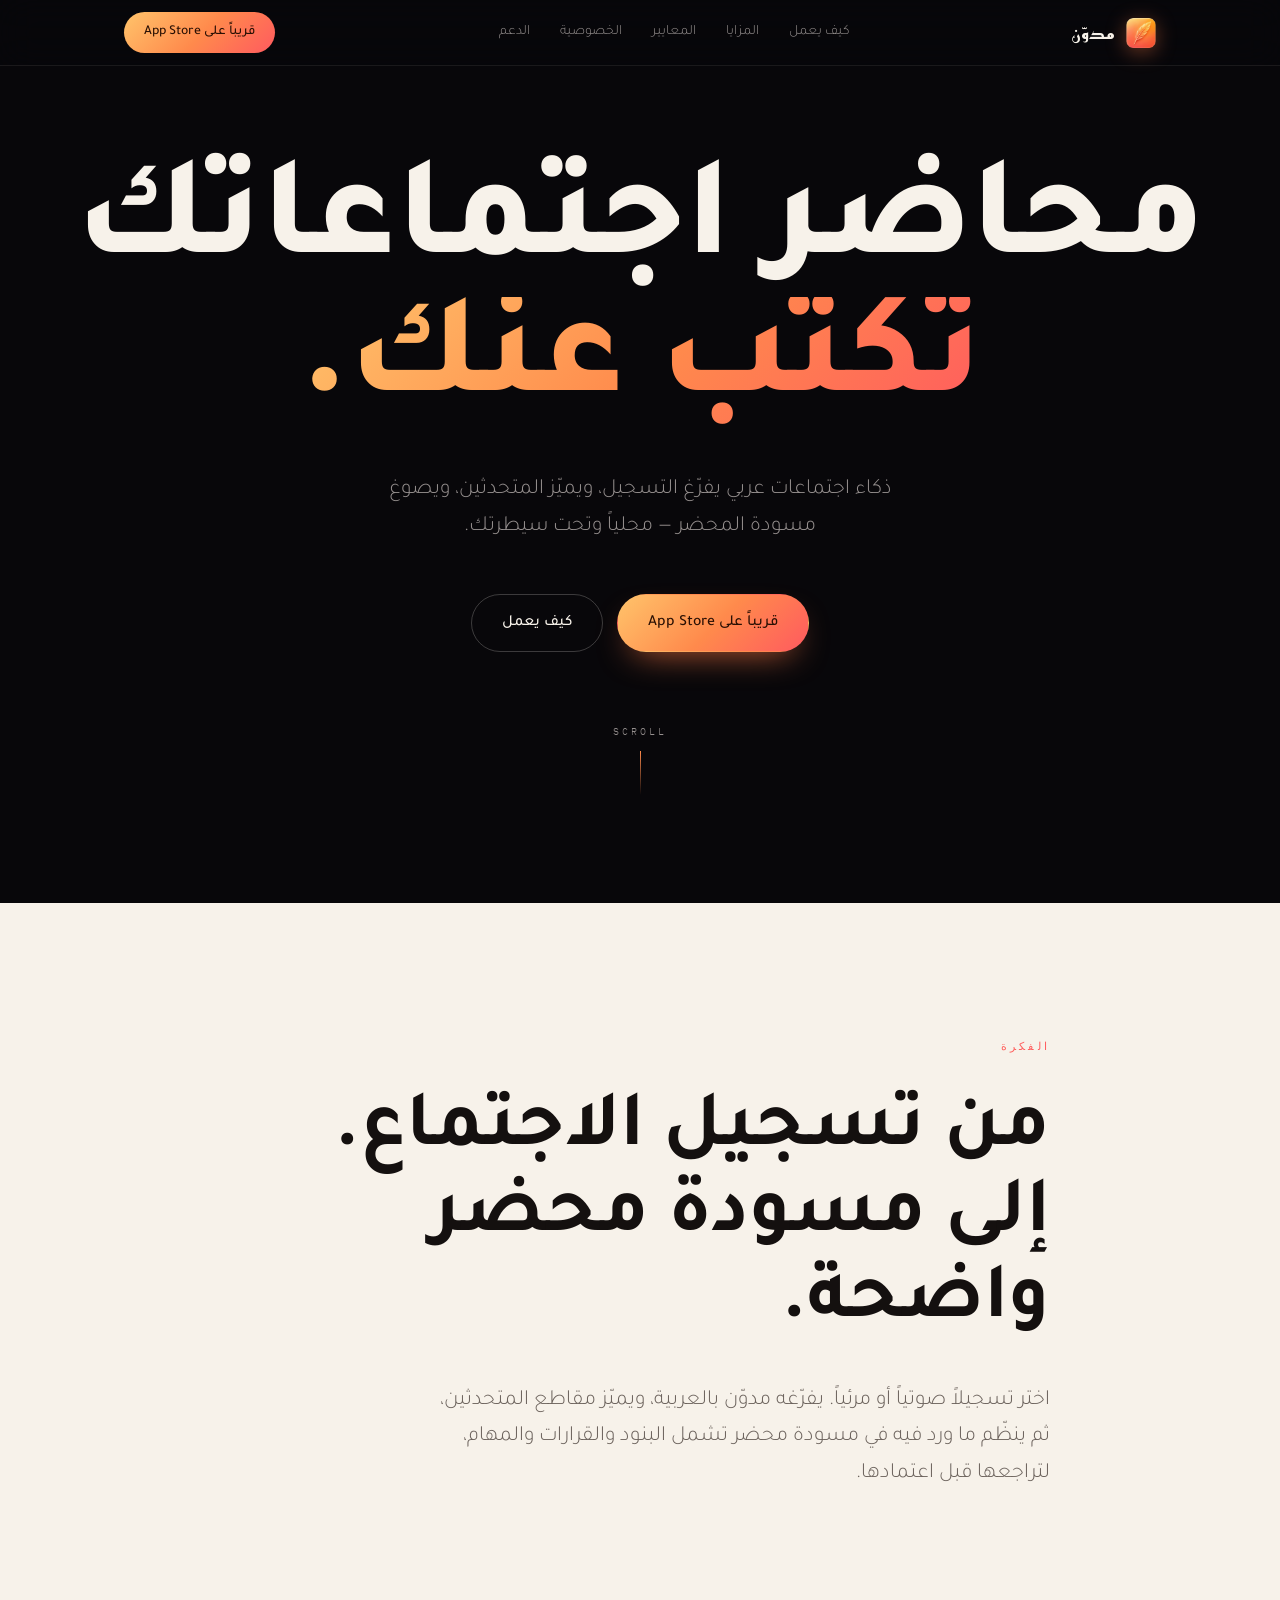
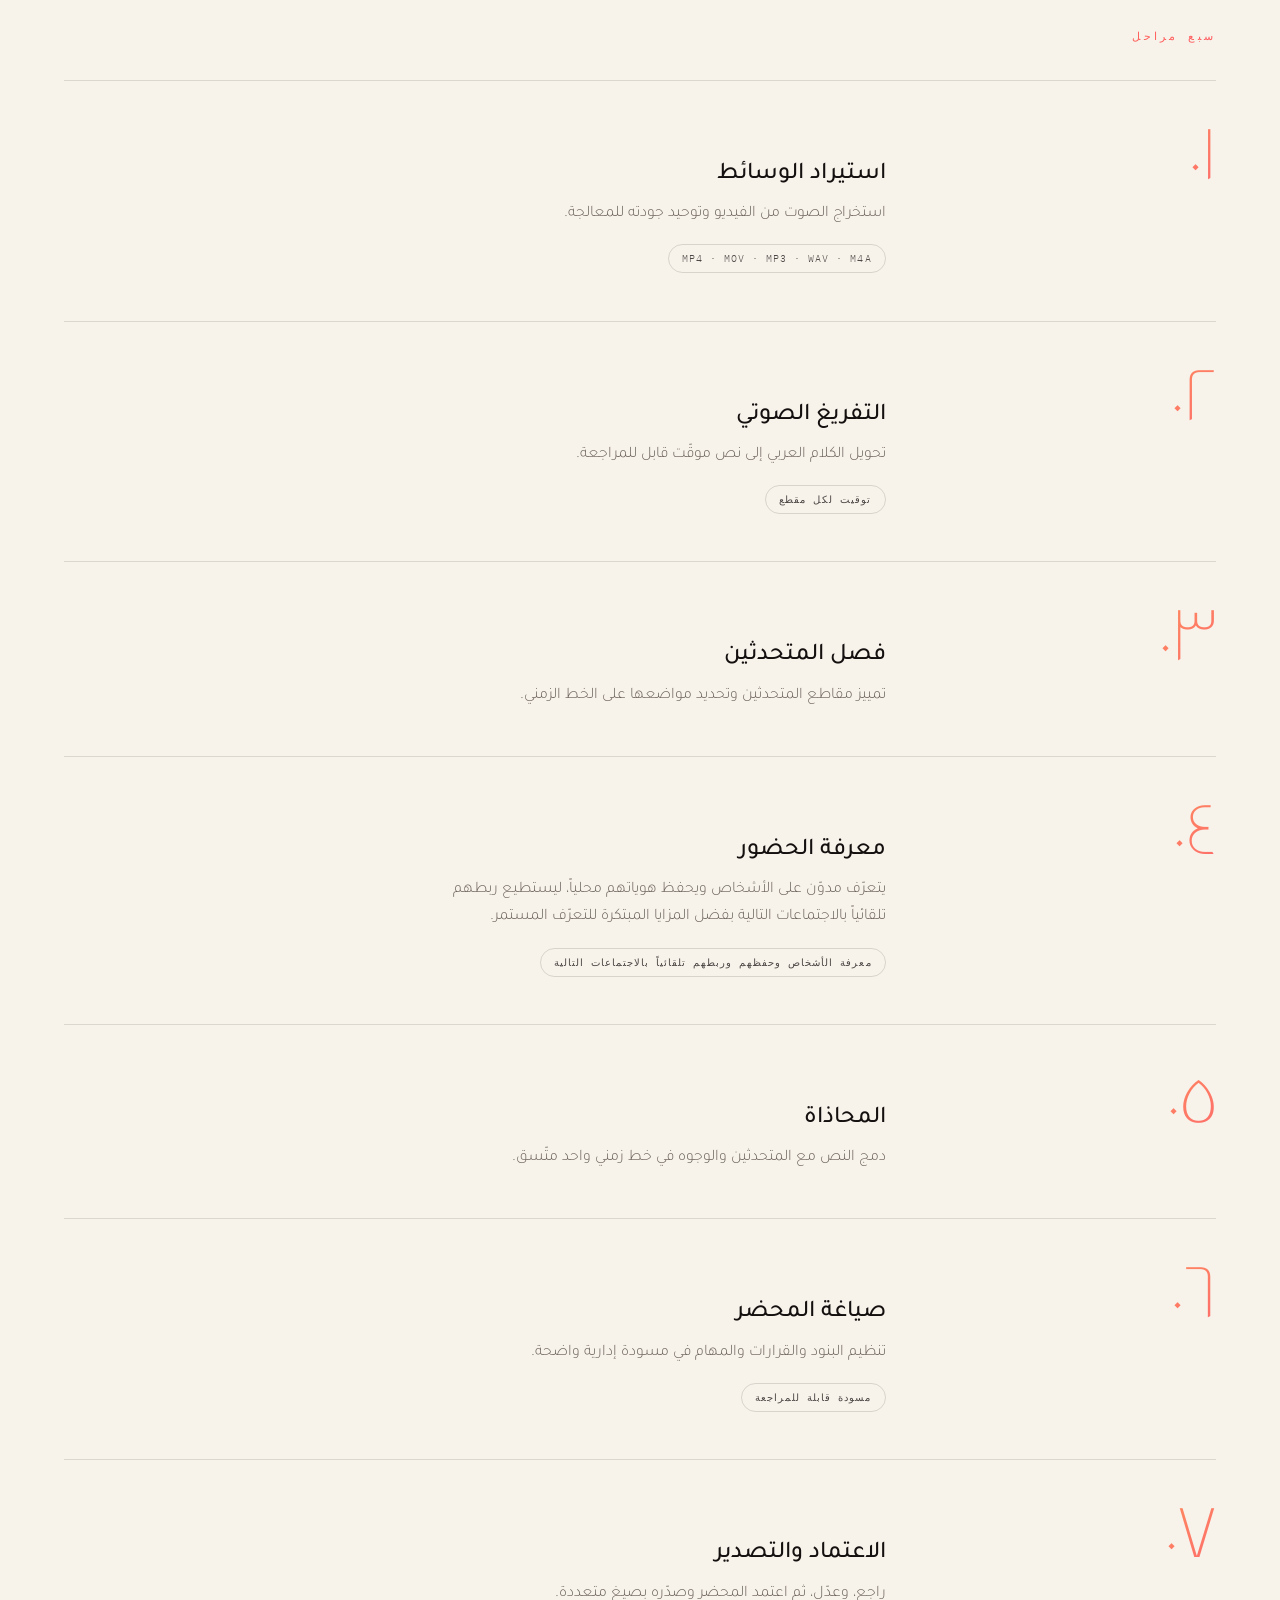
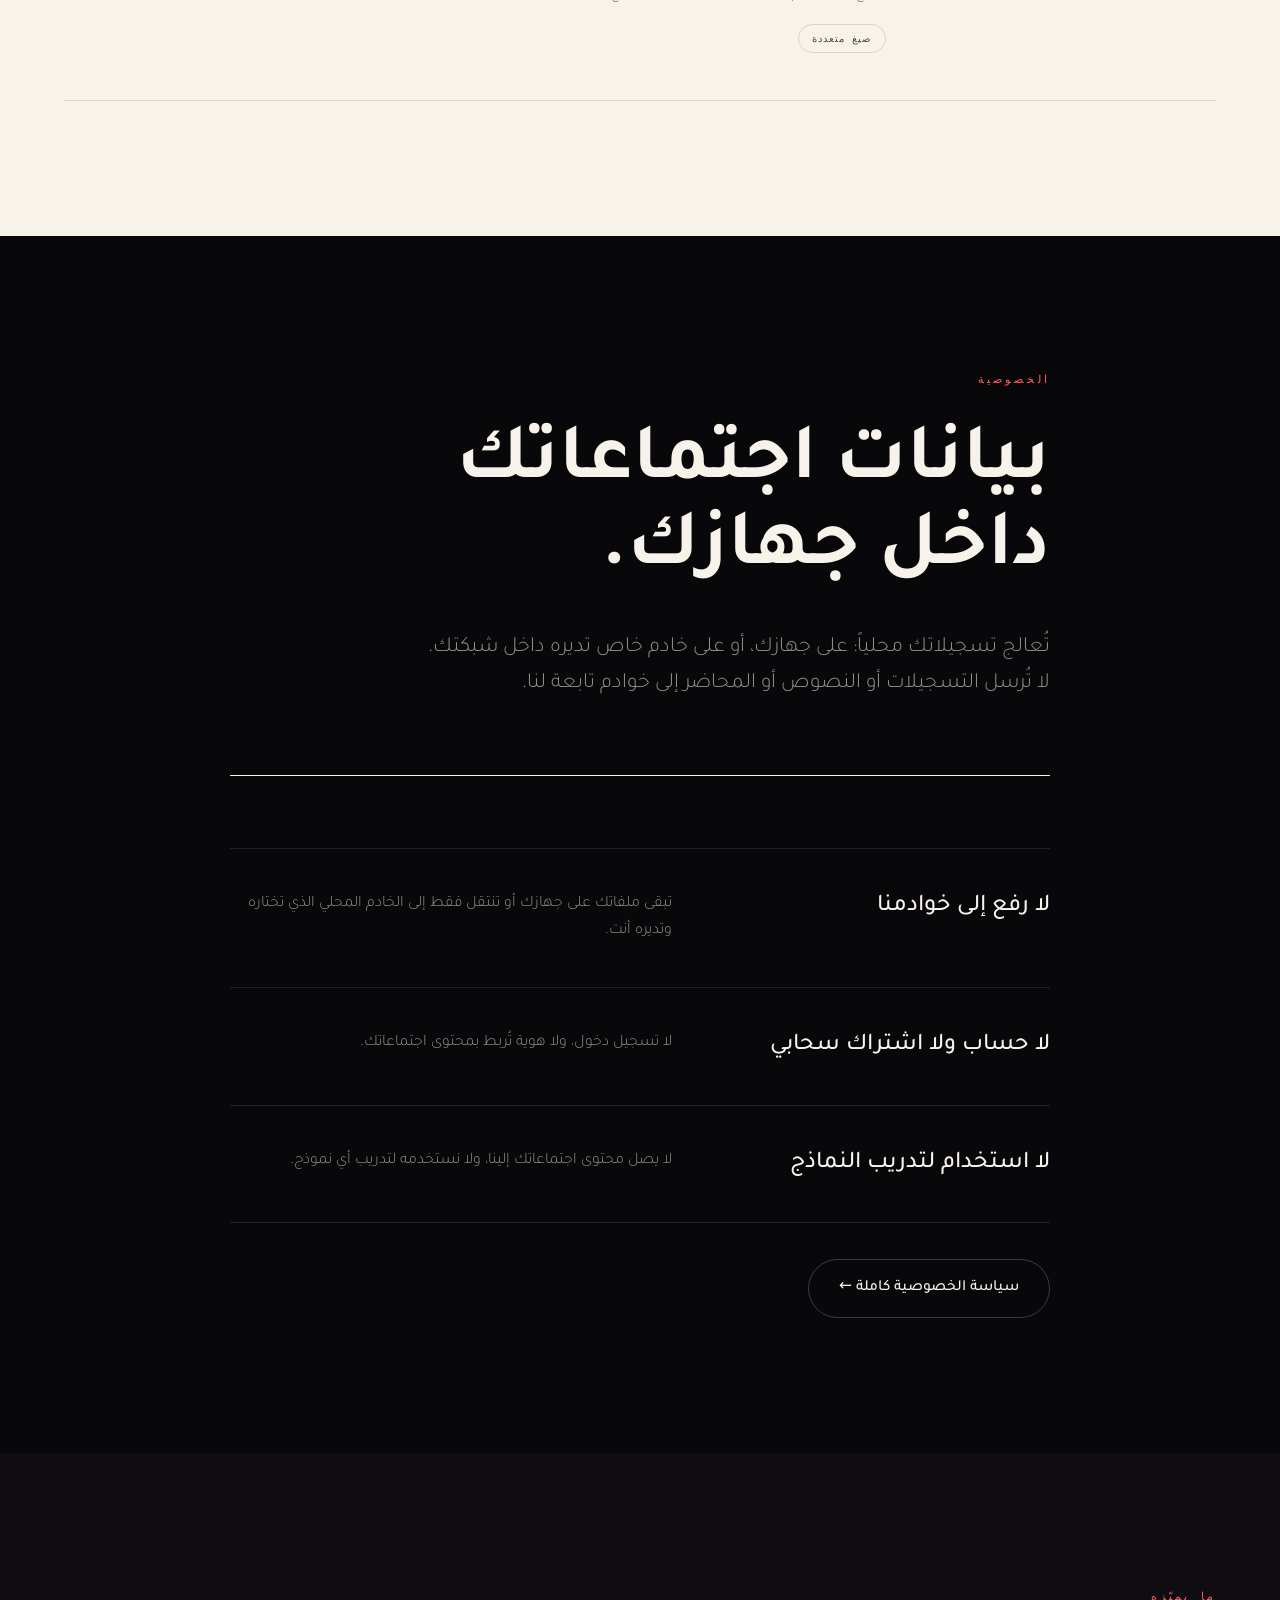
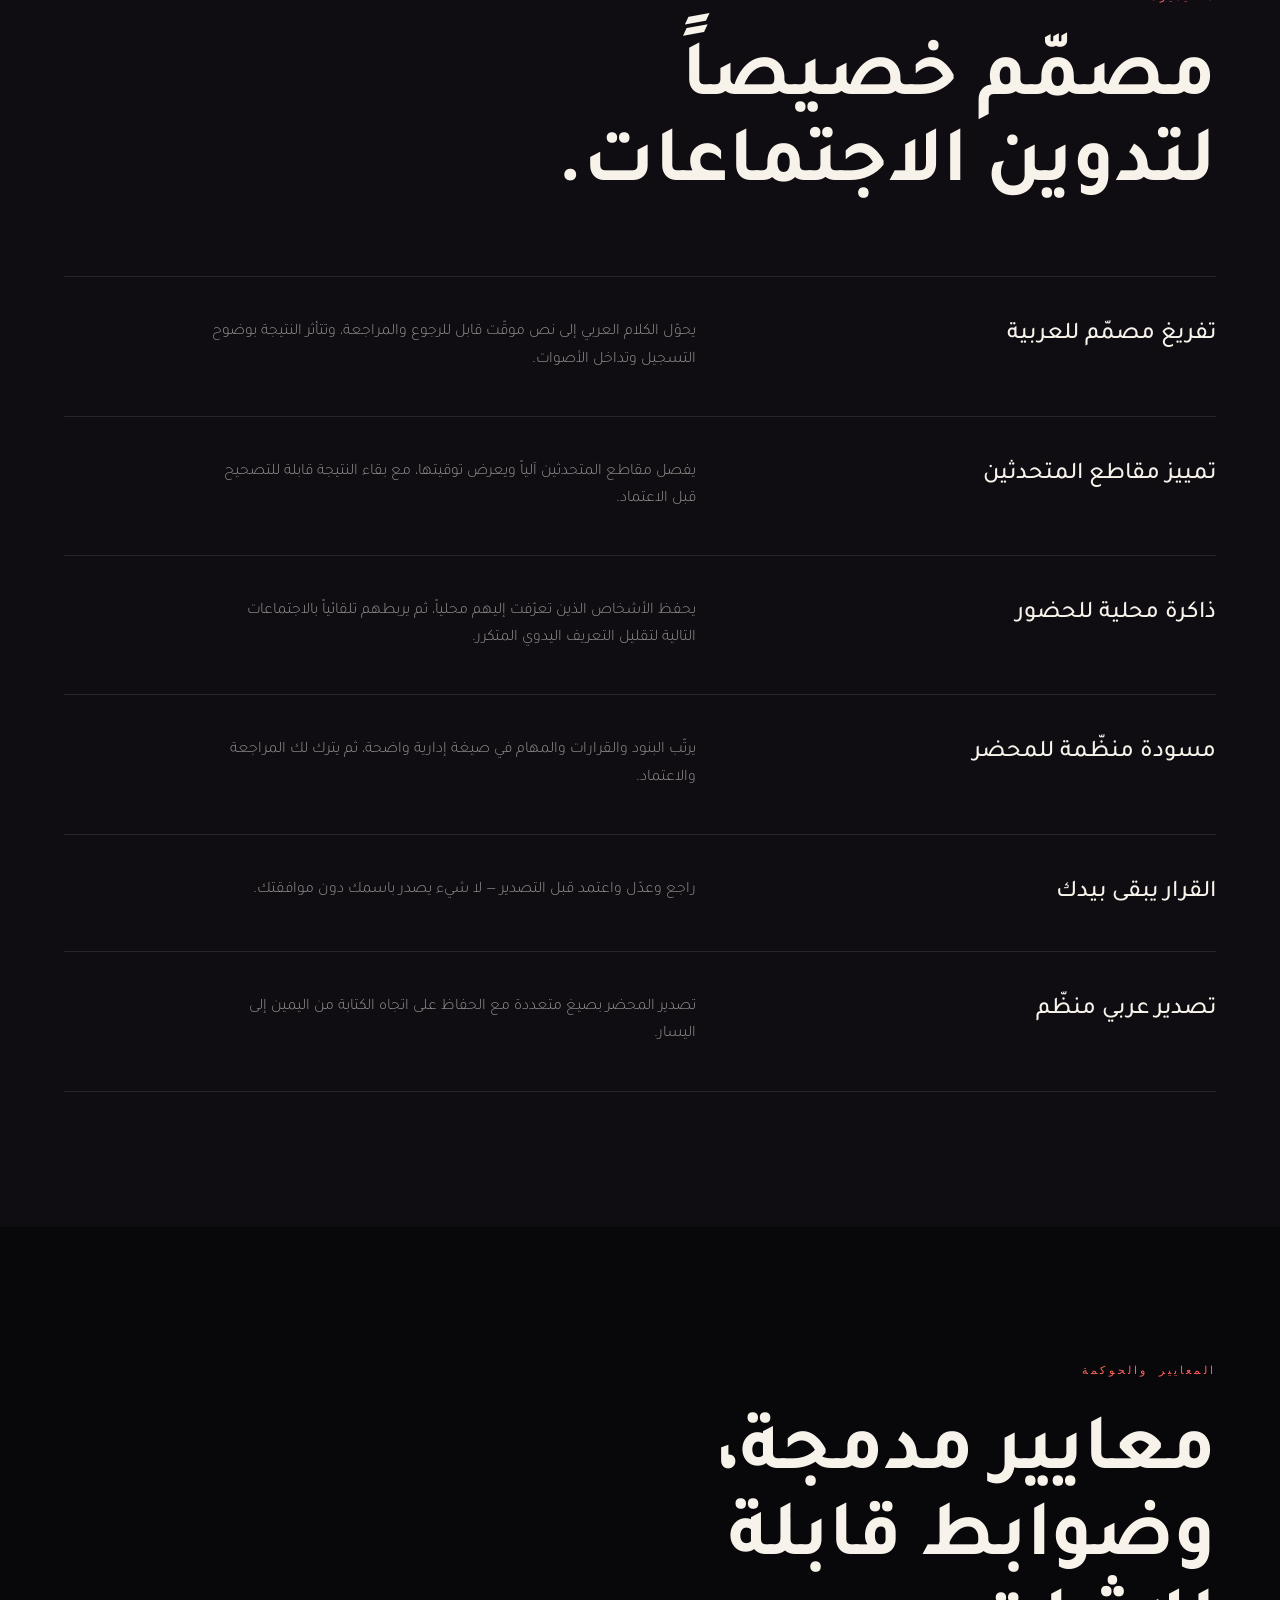
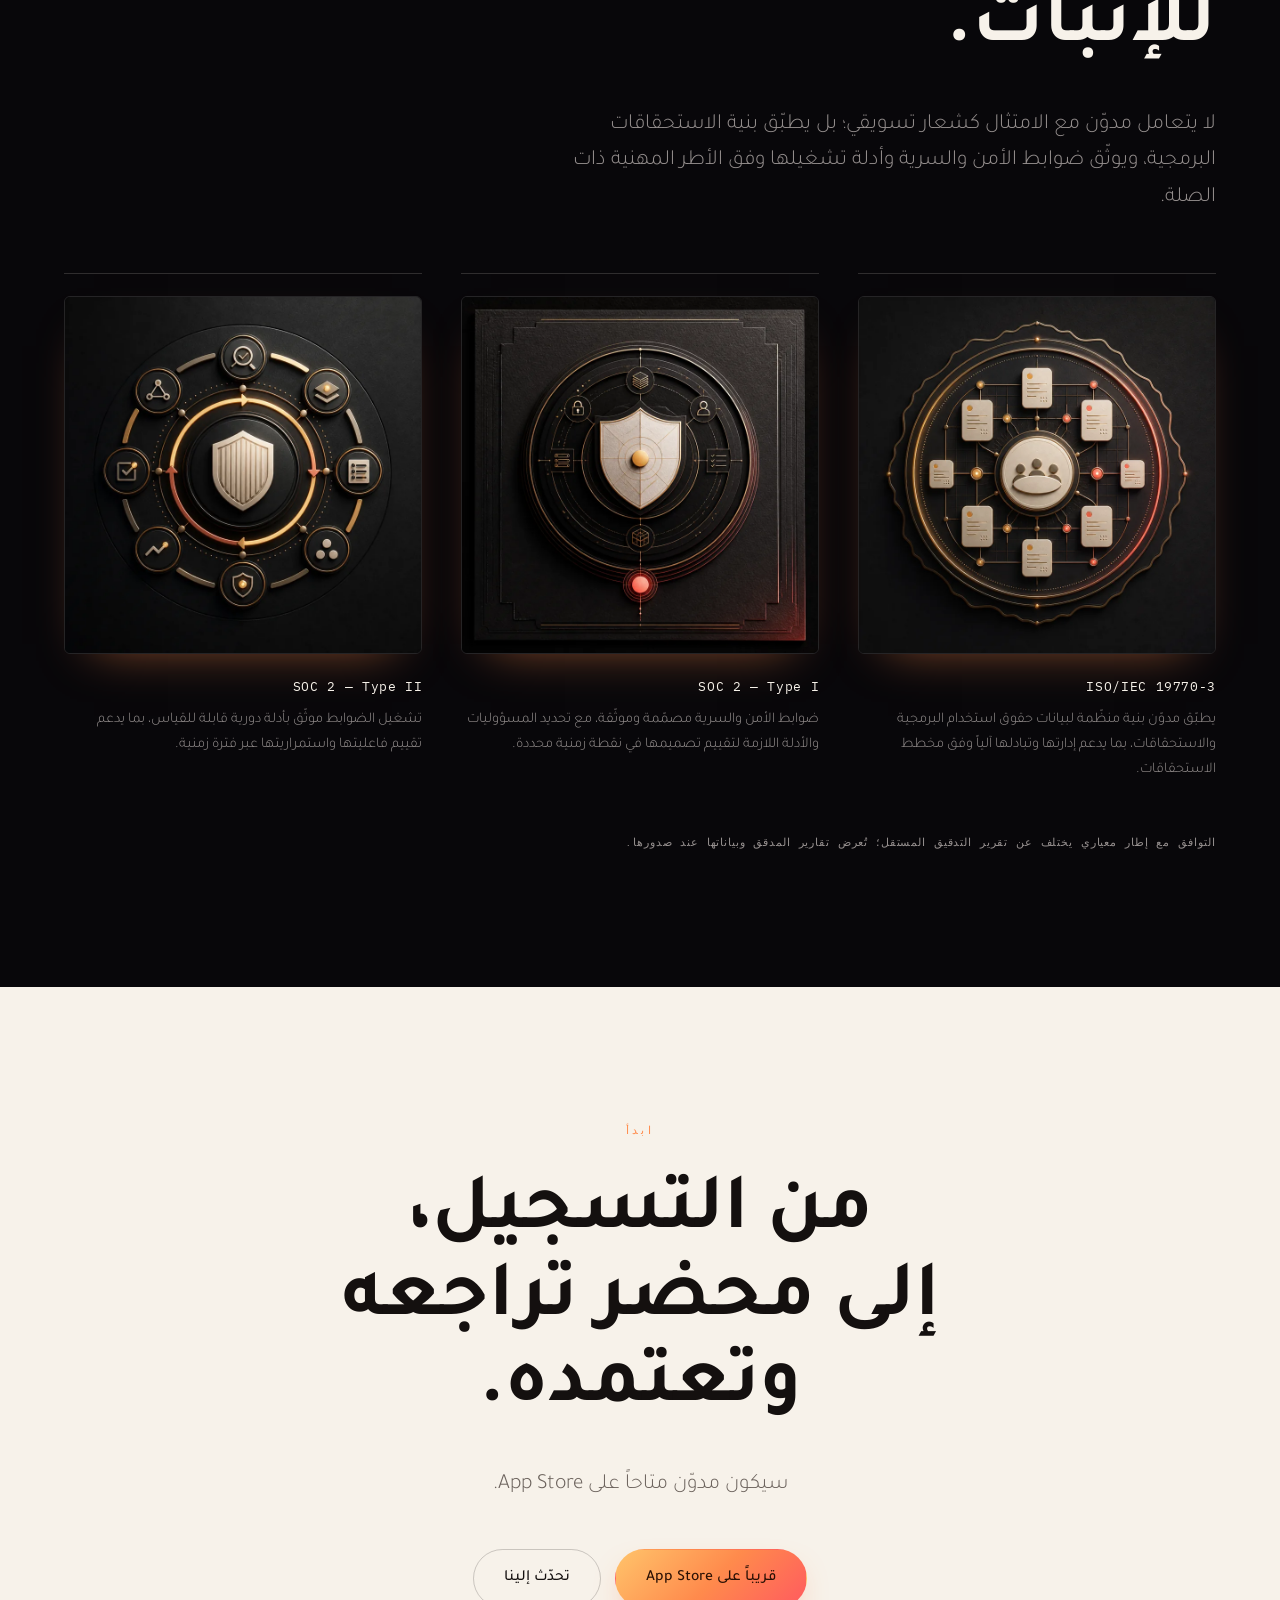
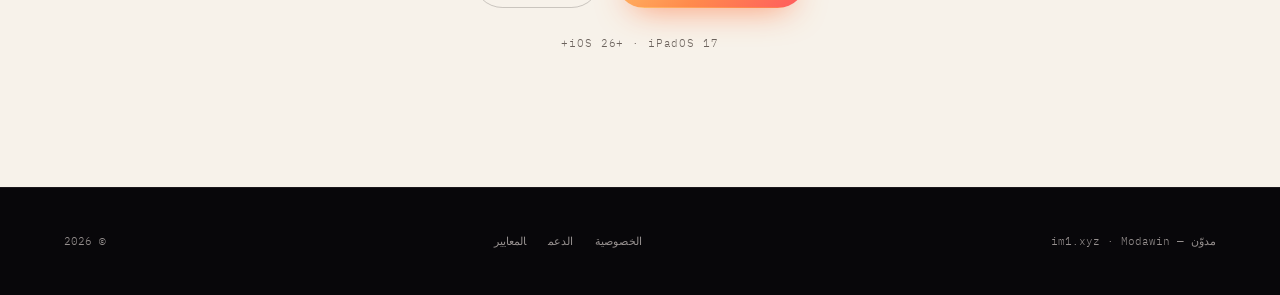
==== commit a14837ce: "إضافة صور المعايير وتحديث مزايا التعرف ودعم الأجهزة" ====
--- a/index.html
+++ b/index.html
@@ -4,7 +4,7 @@
 <meta charset="utf-8">
 <meta name="viewport" content="width=device-width, initial-scale=1">
 <title>مدوّن — محاضر اجتماعاتك تكتب عنك</title>
-<meta name="description" content="مدوّن يحوّل تسجيلات الاجتماعات إلى محاضر عربية منظّمة قابلة للمراجعة والتصدير بصيغة DOCX، بمعالجة محلية على جهازك أو خادمك الخاص.">
+<meta name="description" content="مدوّن يحوّل تسجيلات الاجتماعات إلى محاضر عربية منظّمة قابلة للمراجعة والتصدير بصيغ متعددة، بمعالجة محلية على جهازك أو خادمك الخاص.">
 <meta property="og:title" content="مدوّن — محاضر اجتماعاتك تكتب عنك">
 <meta property="og:description" content="محاضر عربية منظّمة، تُعالج محلياً على جهازك أو خادمك الخاص.">
 <meta property="og:type" content="website">
@@ -22,9 +22,9 @@
 <link href="https://fonts.googleapis.com/css2?family=Tajawal:wght@200;300;400;500;700;800&family=Reem+Kufi:wght@500;600&family=IBM+Plex+Mono:wght@400&display=swap" rel="stylesheet">
 <script type="application/ld+json">
 {"@context":"https://schema.org","@type":"SoftwareApplication","name":"مدوّن","alternateName":"Modawin",
-"applicationCategory":"BusinessApplication","operatingSystem":"iPadOS 17+","inLanguage":"ar",
+"applicationCategory":"BusinessApplication","operatingSystem":"iOS 26+, iPadOS 17+","inLanguage":"ar",
 "url":"https://im1.xyz/","image":"https://im1.xyz/icon-512.png",
-"description":"ذكاء اجتماعات عربي: تفريغ صوتي، تمييز متحدثين، وصياغة محضر عربي منظّم قابل للمراجعة والتصدير بصيغة DOCX — بمعالجة محلية على جهازك أو خادمك الخاص."}
+"description":"ذكاء اجتماعات عربي: تفريغ صوتي، تمييز متحدثين، وصياغة محضر عربي منظّم قابل للمراجعة والتصدير بصيغ متعددة — بمعالجة محلية على جهازك أو خادمك الخاص."}
 </script>
 <style>
 :root{
@@ -134,6 +134,8 @@
 .std{display:grid;grid-template-columns:repeat(3,1fr);gap:clamp(18px,3vw,42px);margin-top:clamp(34px,5vw,56px)}
 @media(max-width:820px){.std{grid-template-columns:1fr}}
 .std .item{padding-top:22px;border-top:1px solid rgba(247,242,234,.16)}
+.std-art{display:block;width:100%;height:auto;aspect-ratio:1;object-fit:cover;border-radius:6px;
+  border:1px solid rgba(247,242,234,.12);margin-bottom:22px;box-shadow:0 20px 48px -30px rgba(255,138,76,.65)}
 .std h4{font-family:var(--mono);font-size:.8rem;letter-spacing:.05em;font-weight:400;margin-bottom:10px}
 .std p{font-size:.92rem;margin-bottom:16px}
 .chip{display:inline-flex;align-items:center;gap:8px;font-family:var(--mono);font-size:.62rem;letter-spacing:.14em;
@@ -174,7 +176,6 @@
 <section class="band dark hero">
   <span class="aura"></span>
   <div class="inner">
-    <span class="eyebrow flame rv">مدوّن · ذكاء الاجتماعات العربي</span>
     <h1 class="rv" data-d="1">محاضر اجتماعاتك<br><span class="flame">تكتب عنك.</span></h1>
     <p class="lede dim rv" data-d="2">ذكاء اجتماعات عربي يفرّغ التسجيل، ويميّز المتحدثين، ويصوغ مسودة المحضر — محلياً وتحت سيطرتك.</p>
     <div class="cta rv" data-d="3">
@@ -203,11 +204,11 @@
     <span class="eyebrow flame rv">سبع مراحل</span>
     <div class="chapter rv"><div class="num">٠١</div><div class="body"><h3>استيراد الوسائط</h3><p class="dim">استخراج الصوت من الفيديو وتوحيد جودته للمعالجة.</p><span class="tag ltr">MP4 · MOV · MP3 · WAV · M4A</span></div></div>
     <div class="chapter rv"><div class="num">٠٢</div><div class="body"><h3>التفريغ الصوتي</h3><p class="dim">تحويل الكلام العربي إلى نص موقّت قابل للمراجعة.</p><span class="tag">توقيت لكل مقطع</span></div></div>
-    <div class="chapter rv"><div class="num">٠٣</div><div class="body"><h3>فصل المتحدثين</h3><p class="dim">تمييز مقاطع المتحدثين وتحديد مواضعها على الخط الزمني.</p><span class="tag">تمييز آلي قابل للمراجعة</span></div></div>
-    <div class="chapter rv"><div class="num">٠٤</div><div class="body"><h3>تحليل الحضور المرئي</h3><p class="dim">رصد الوجوه الظاهرة في الفيديو وربطها بمقاطع المتحدثين عند توافر صورة مناسبة.</p><span class="tag">ربط مرئي مساعد</span></div></div>
+    <div class="chapter rv"><div class="num">٠٣</div><div class="body"><h3>فصل المتحدثين</h3><p class="dim">تمييز مقاطع المتحدثين وتحديد مواضعها على الخط الزمني.</p></div></div>
+    <div class="chapter rv"><div class="num">٠٤</div><div class="body"><h3>معرفة الحضور</h3><p class="dim">يتعرّف مدوّن على الأشخاص ويحفظ هوياتهم محلياً، ليستطيع ربطهم تلقائياً بالاجتماعات التالية بفضل المزايا المبتكرة للتعرّف المستمر.</p><span class="tag">معرفة الأشخاص وحفظهم وربطهم تلقائياً بالاجتماعات التالية</span></div></div>
     <div class="chapter rv"><div class="num">٠٥</div><div class="body"><h3>المحاذاة</h3><p class="dim">دمج النص مع المتحدثين والوجوه في خط زمني واحد متّسق.</p></div></div>
     <div class="chapter rv"><div class="num">٠٦</div><div class="body"><h3>صياغة المحضر</h3><p class="dim">تنظيم البنود والقرارات والمهام في مسودة إدارية واضحة.</p><span class="tag">مسودة قابلة للمراجعة</span></div></div>
-    <div class="chapter rv"><div class="num">٠٧</div><div class="body"><h3>الاعتماد والتصدير</h3><p class="dim">راجع، وعدّل، ثم اعتمد المحضر وصدّره بصيغة DOCX مع دعم اتجاه الكتابة العربي.</p><span class="tag ltr">DOCX</span></div></div>
+    <div class="chapter rv"><div class="num">٠٧</div><div class="body"><h3>الاعتماد والتصدير</h3><p class="dim">راجع، وعدّل، ثم اعتمد المحضر وصدّره بصيغ متعددة.</p><span class="tag">صيغ متعددة</span></div></div>
   </div>
 </section>
 
@@ -215,7 +216,7 @@
 <section class="band dark statement" id="privacy">
   <div class="inner narrow">
     <span class="eyebrow flame rv">الخصوصية</span>
-    <h2 class="rv" data-d="1">بيانات اجتماعاتك<br>تبقى تحت سيطرتك.</h2>
+    <h2 class="rv" data-d="1">بيانات اجتماعاتك<br>داخل جهازك.</h2>
     <p class="lede dim rv" data-d="2">
       تُعالج تسجيلاتك محلياً: على جهازك، أو على خادم خاص تديره داخل شبكتك.
       لا تُرسل التسجيلات أو النصوص أو المحاضر إلى خوادم تابعة لنا.
@@ -234,14 +235,14 @@
 <section class="band deep" id="what">
   <div class="inner">
     <span class="eyebrow flame rv">ما يميّزه</span>
-    <h2 class="rv" data-d="1" style="max-width:18ch">مصمّم للاجتماعات العربية،<br>لا مترجم عنها.</h2>
+    <h2 class="rv" data-d="1" style="max-width:18ch">مصمّم خصيصاً<br>لتدوين الاجتماعات.</h2>
     <div class="rows" style="margin-top:clamp(40px,5vw,64px)">
       <div class="frow rv"><h3>تفريغ مصمّم للعربية</h3><p class="dim">يحوّل الكلام العربي إلى نص موقّت قابل للرجوع والمراجعة، وتتأثر النتيجة بوضوح التسجيل وتداخل الأصوات.</p></div>
       <div class="frow rv"><h3>تمييز مقاطع المتحدثين</h3><p class="dim">يفصل مقاطع المتحدثين آلياً ويعرض توقيتها، مع بقاء النتيجة قابلة للتصحيح قبل الاعتماد.</p></div>
-      <div class="frow rv"><h3>ربط مرئي عند توافر الفيديو</h3><p class="dim">يستفيد من الوجوه الظاهرة للمساعدة في ربط المتحدثين بمقاطعهم، دون افتراض نتيجة مكتملة في كل تسجيل.</p></div>
+      <div class="frow rv"><h3>ذاكرة محلية للحضور</h3><p class="dim">يحفظ الأشخاص الذين تعرّفت إليهم محلياً، ثم يربطهم تلقائياً بالاجتماعات التالية لتقليل التعريف اليدوي المتكرر.</p></div>
       <div class="frow rv"><h3>مسودة منظّمة للمحضر</h3><p class="dim">يرتّب البنود والقرارات والمهام في صيغة إدارية واضحة، ثم يترك لك المراجعة والاعتماد.</p></div>
       <div class="frow rv"><h3>القرار يبقى بيدك</h3><p class="dim">راجع وعدّل واعتمد قبل التصدير — لا شيء يصدر باسمك دون موافقتك.</p></div>
-      <div class="frow rv"><h3>تصدير عربي منظّم</h3><p class="dim">تصدير بصيغة DOCX مع دعم اتجاه الكتابة من اليمين إلى اليسار.</p></div>
+      <div class="frow rv"><h3>تصدير عربي منظّم</h3><p class="dim">تصدير المحضر بصيغ متعددة مع الحفاظ على اتجاه الكتابة من اليمين إلى اليسار.</p></div>
     </div>
   </div>
 </section>
@@ -249,18 +250,18 @@
 <!-- ⑥ standards -->
 <section class="band dark" id="trust">
   <div class="inner">
-    <span class="eyebrow flame rv">خارطة الامتثال</span>
-    <h2 class="rv" data-d="1" style="max-width:17ch">الشفافية تبدأ<br>من الحالة الفعلية.</h2>
+    <span class="eyebrow flame rv">المعايير والحوكمة</span>
+    <h2 class="rv" data-d="1" style="max-width:17ch">معايير مدمجة،<br>وضوابط قابلة للإثبات.</h2>
     <p class="lede dim rv" data-d="2" style="max-width:56ch">
-      نعرض معايير الحوكمة ضمن خارطة العمل بوضوح. الحالات أدناه تعبّر عن مراحل التخطيط والتنفيذ،
-      ولا تعني أن مدوّن حاصل حالياً على اعتماد أو تقرير تدقيق.
+      لا يتعامل مدوّن مع الامتثال كشعار تسويقي؛ بل يطبّق بنية الاستحقاقات البرمجية،
+      ويوثّق ضوابط الأمن والسرية وأدلة تشغيلها وفق الأطر المهنية ذات الصلة.
     </p>
     <div class="std">
-      <div class="item rv"><h4 class="ltr">ISO/IEC 19770-3</h4><p class="dim">دراسة متطلبات تعريف البرمجية وبيانات الاستحقاق لدعم إدارة أصول البرمجيات.</p><span class="chip" data-cert="iso19770"><i></i> قيد الدراسة</span></div>
-      <div class="item rv" data-d="1"><h4 class="ltr">SOC 2 — Type I</h4><p class="dim">تخطيط ضوابط الأمن والسرية وتوثيقها تمهيداً لتقييم تصميمها مستقبلاً.</p><span class="chip" data-cert="soc2t1"><i></i> مُخطّط</span></div>
-      <div class="item rv" data-d="2"><h4 class="ltr">SOC 2 — Type II</h4><p class="dim">مرحلة لاحقة بعد اكتمال تصميم الضوابط وتشغيلها خلال فترة قياس مناسبة.</p><span class="chip" data-cert="soc2t2"><i></i> مرحلة لاحقة</span></div>
-    </div>
-    <p class="tiny dim rv" style="margin-top:34px">تُحدَّث هذه الحالات عند تحقق كل مرحلة، وتُنشر تفاصيل الاعتماد بعد اكتماله فعلياً.</p>
+      <div class="item rv"><img class="std-art" src="compliance-iso19770.webp" alt="تصميم يعبّر عن ترابط بيانات الاستحقاقات البرمجية" width="800" height="800" loading="lazy" decoding="async"><h4 class="ltr">ISO/IEC 19770-3</h4><p class="dim">يطبّق مدوّن بنية منظّمة لبيانات حقوق استخدام البرمجية والاستحقاقات، بما يدعم إدارتها وتبادلها آلياً وفق مخطط الاستحقاقات.</p></div>
+      <div class="item rv" data-d="1"><img class="std-art" src="compliance-soc2-type1.webp" alt="تصميم يعبّر عن توثيق ضوابط الأمن والسرية" width="800" height="800" loading="lazy" decoding="async"><h4 class="ltr">SOC 2 — Type I</h4><p class="dim">ضوابط الأمن والسرية مصمّمة وموثّقة، مع تحديد المسؤوليات والأدلة اللازمة لتقييم تصميمها في نقطة زمنية محددة.</p></div>
+      <div class="item rv" data-d="2"><img class="std-art" src="compliance-soc2-type2.webp" alt="تصميم يعبّر عن استمرارية تشغيل الضوابط وقياسها" width="800" height="800" loading="lazy" decoding="async"><h4 class="ltr">SOC 2 — Type II</h4><p class="dim">تشغيل الضوابط موثّق بأدلة دورية قابلة للقياس، بما يدعم تقييم فاعليتها واستمراريتها عبر فترة زمنية.</p></div>
+    </div>
+    <p class="tiny dim rv" style="margin-top:34px">التوافق مع إطار معياري يختلف عن تقرير التدقيق المستقل؛ تُعرض تقارير المدقق وبياناتها عند صدورها.</p>
   </div>
 </section>
 
@@ -269,12 +270,12 @@
   <div class="inner">
     <span class="eyebrow flame rv">ابدأ</span>
     <h2 class="rv" data-d="1">من التسجيل،<br>إلى محضر تراجعه وتعتمده.</h2>
-    <p class="lede dim rv" data-d="2" style="margin-inline:auto">سيكون مدوّن متاحاً على App Store. اختر تسجيلاً، وراجع المسودة قبل اعتماد محضرك.</p>
+    <p class="lede dim rv" data-d="2" style="margin-inline:auto">سيكون مدوّن متاحاً على App Store.</p>
     <div class="cta rv" data-d="3">
       <a class="btn btn-1 appstore" href="#">تحميل من App Store</a>
       <a class="btn btn-2" href="support.html">تحدّث إلينا</a>
     </div>
-    <p class="tiny dim rv" data-d="4" style="margin-top:26px">iPadOS 17+</p>
+    <p class="tiny dim rv" data-d="4" style="margin-top:26px">iOS 26+ · iPadOS 17+</p>
   </div>
 </section>
 
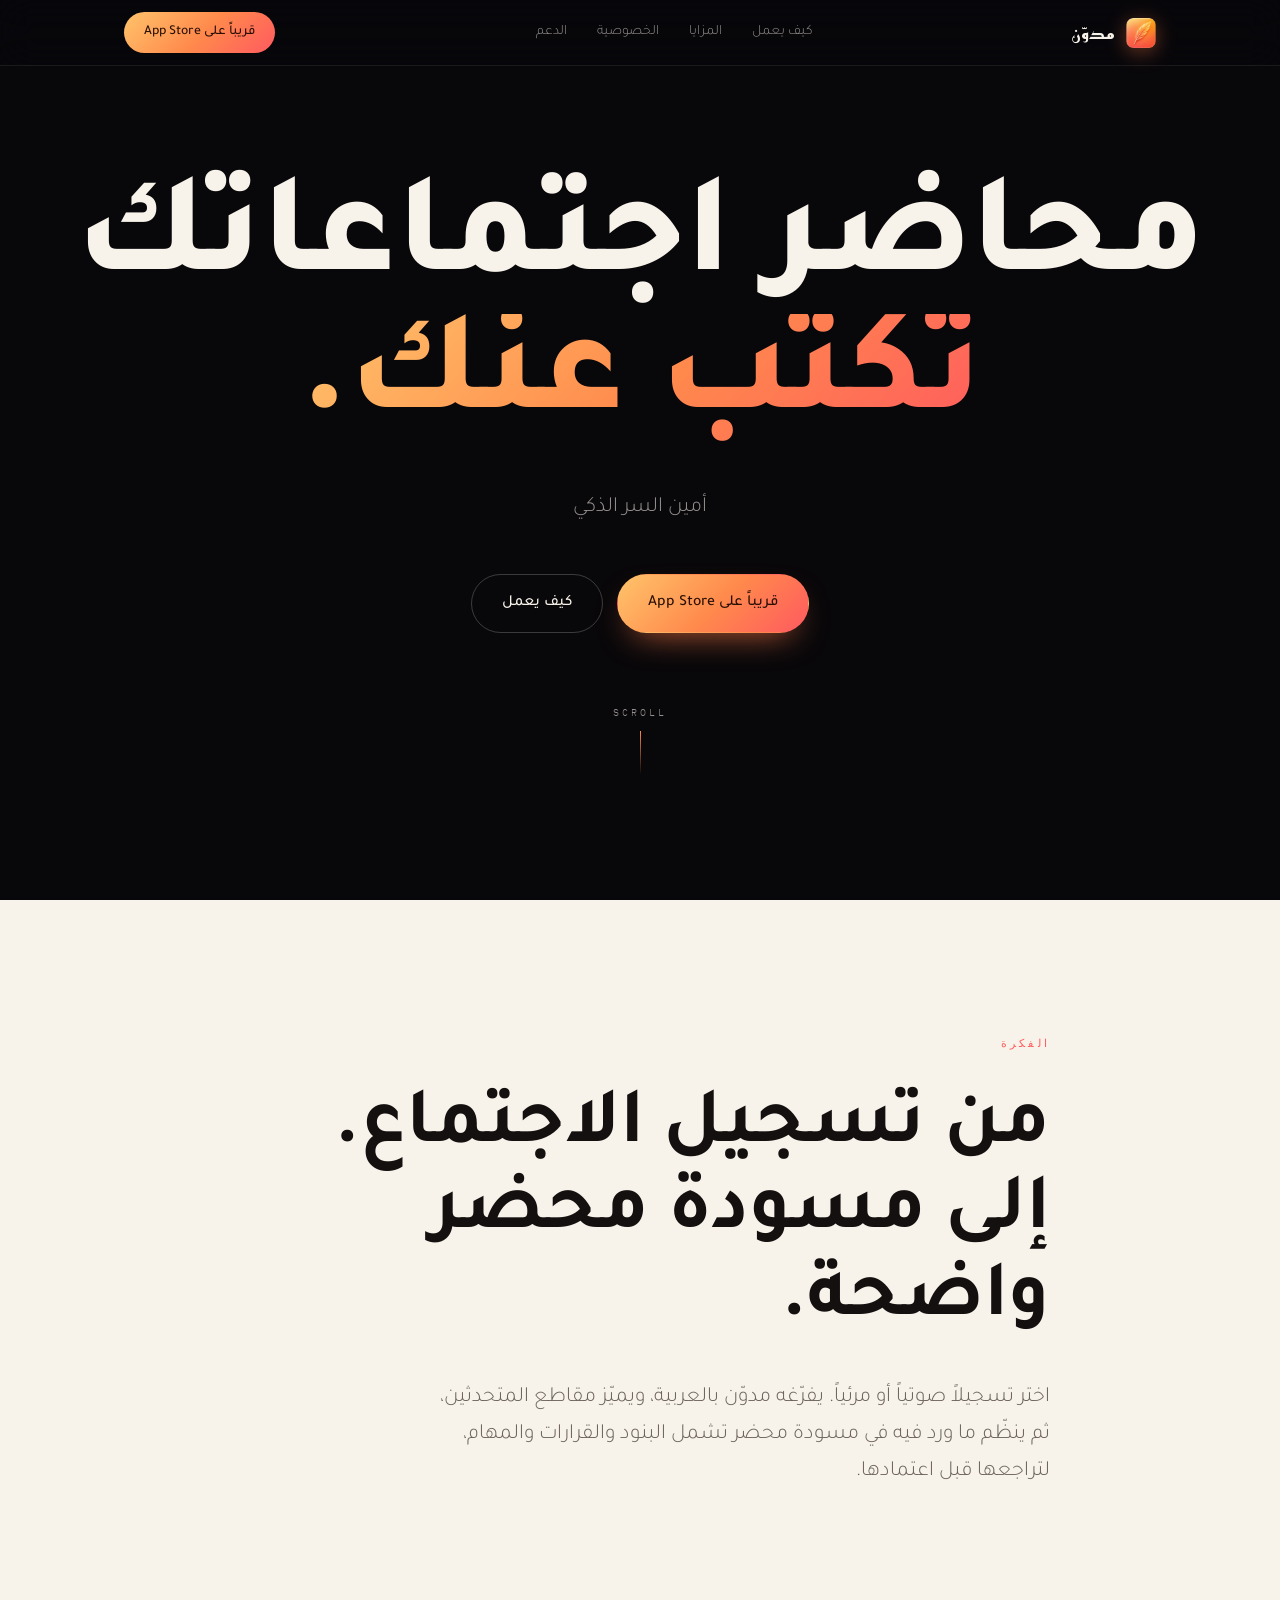
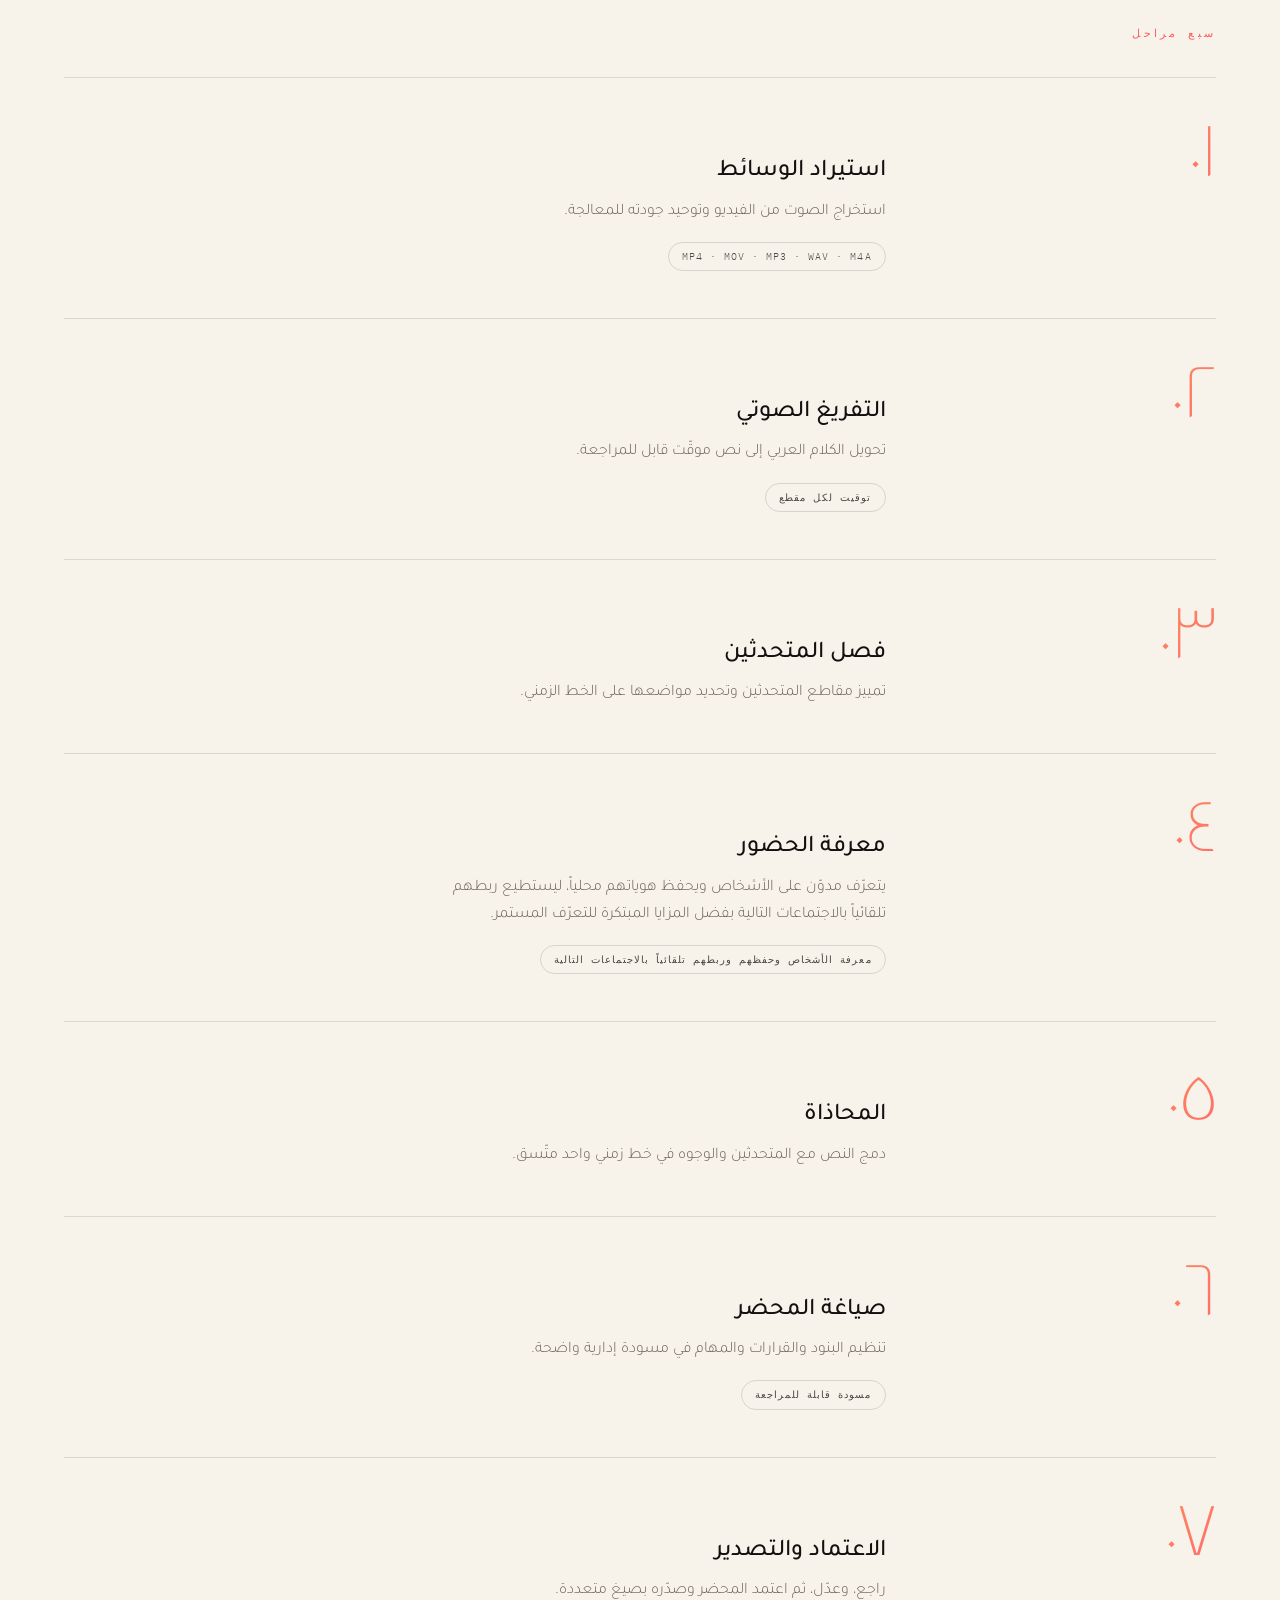
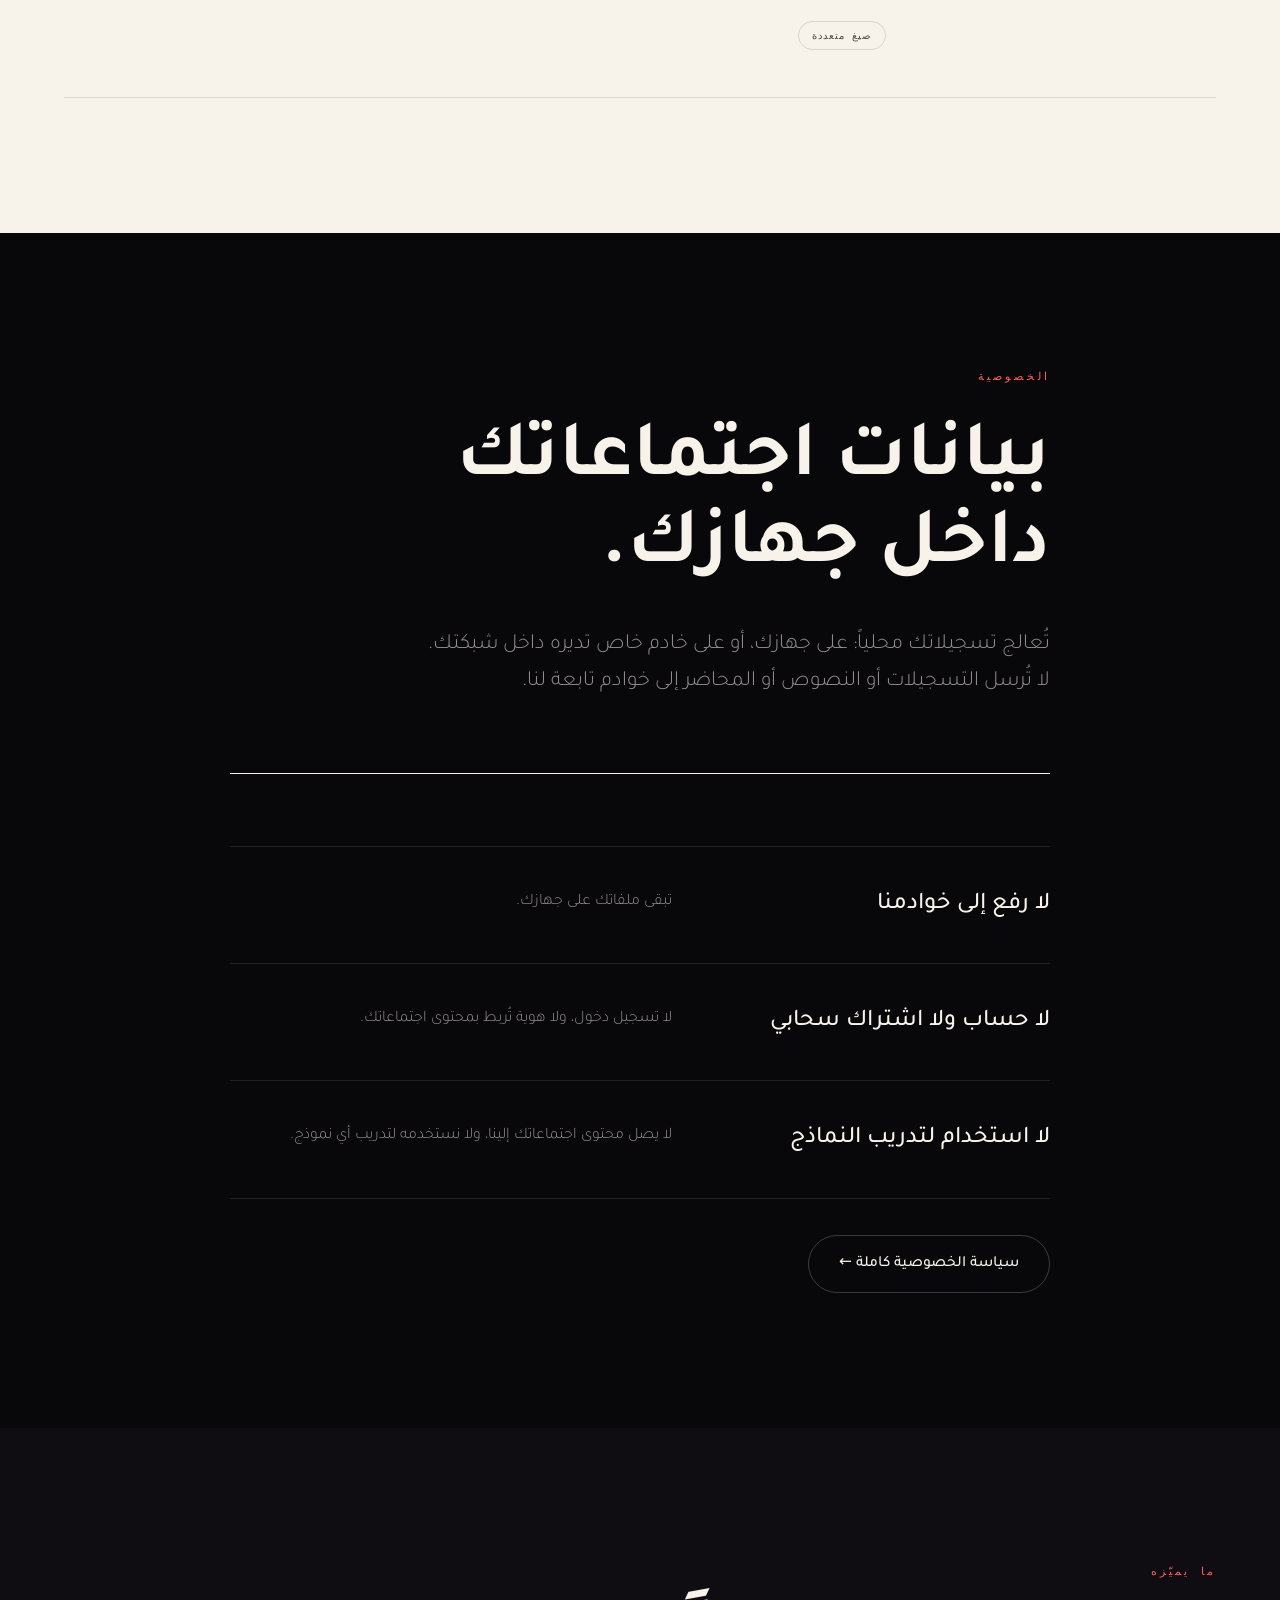
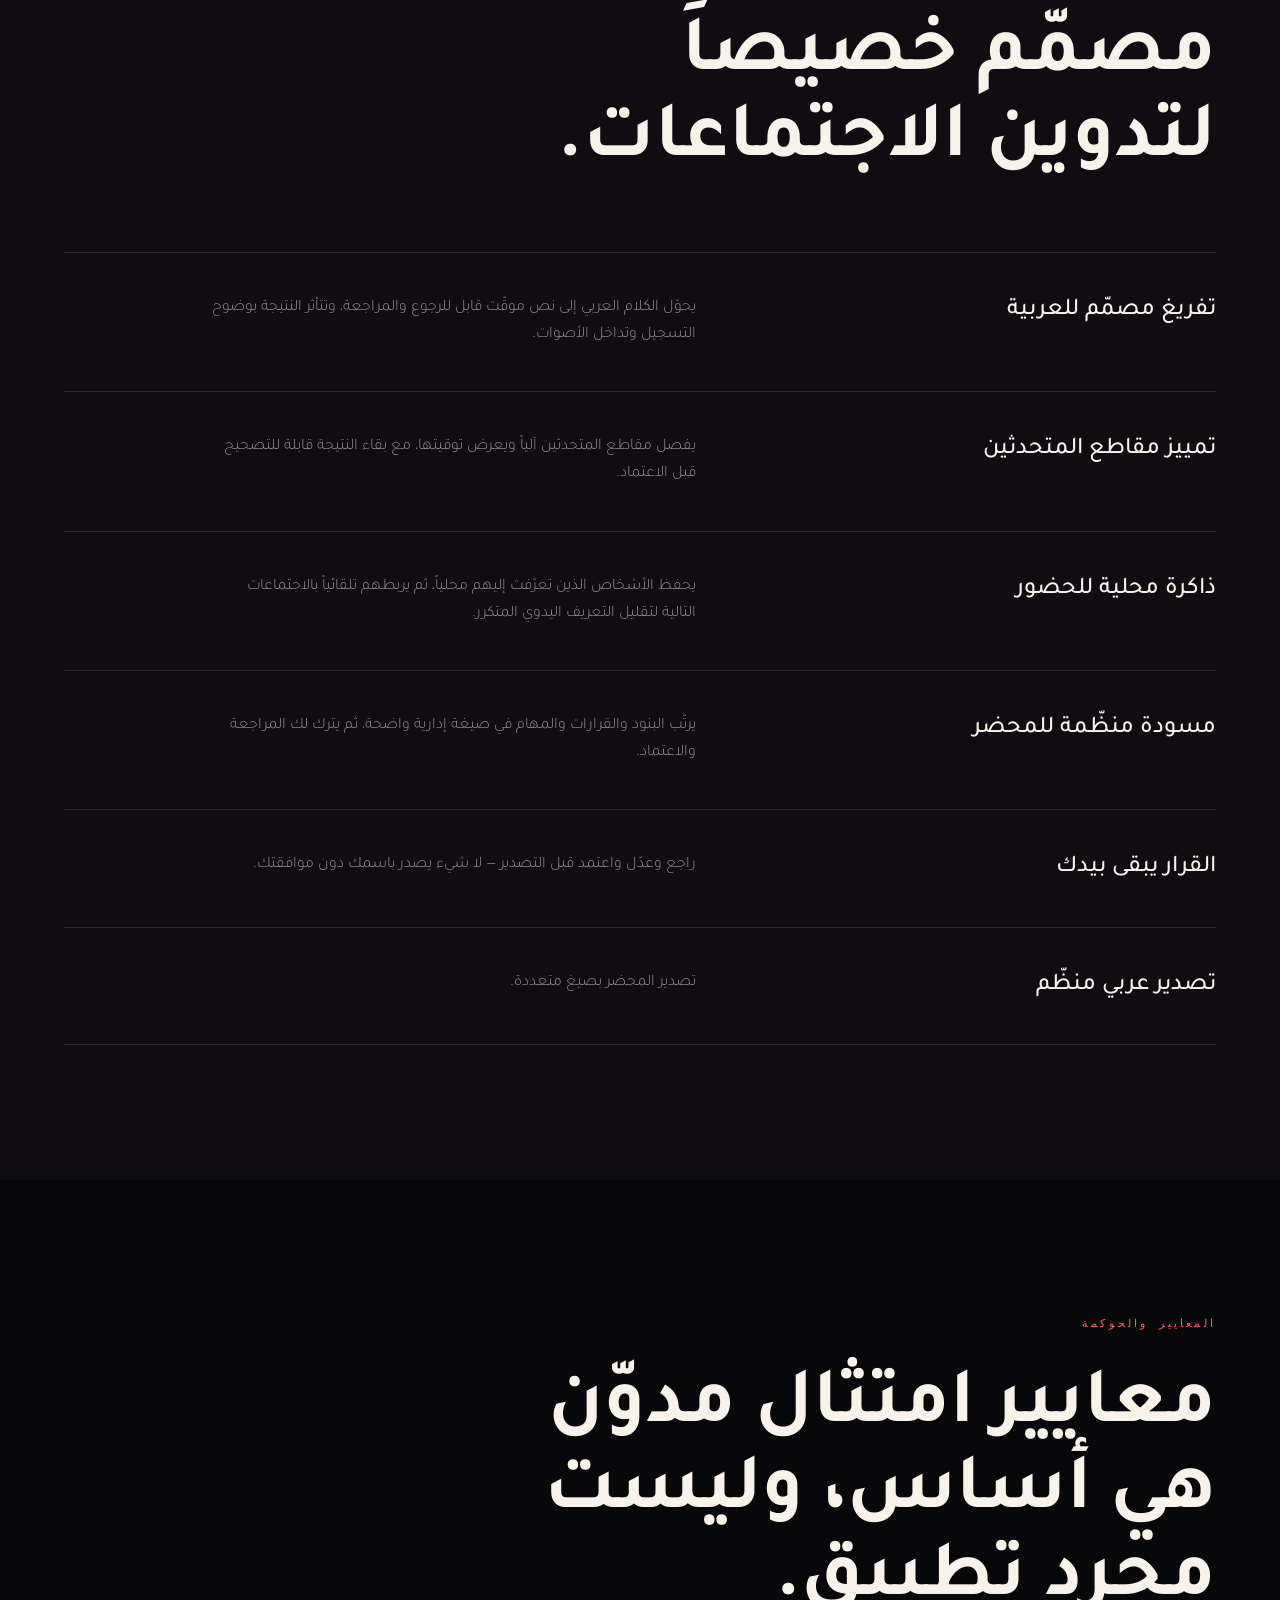
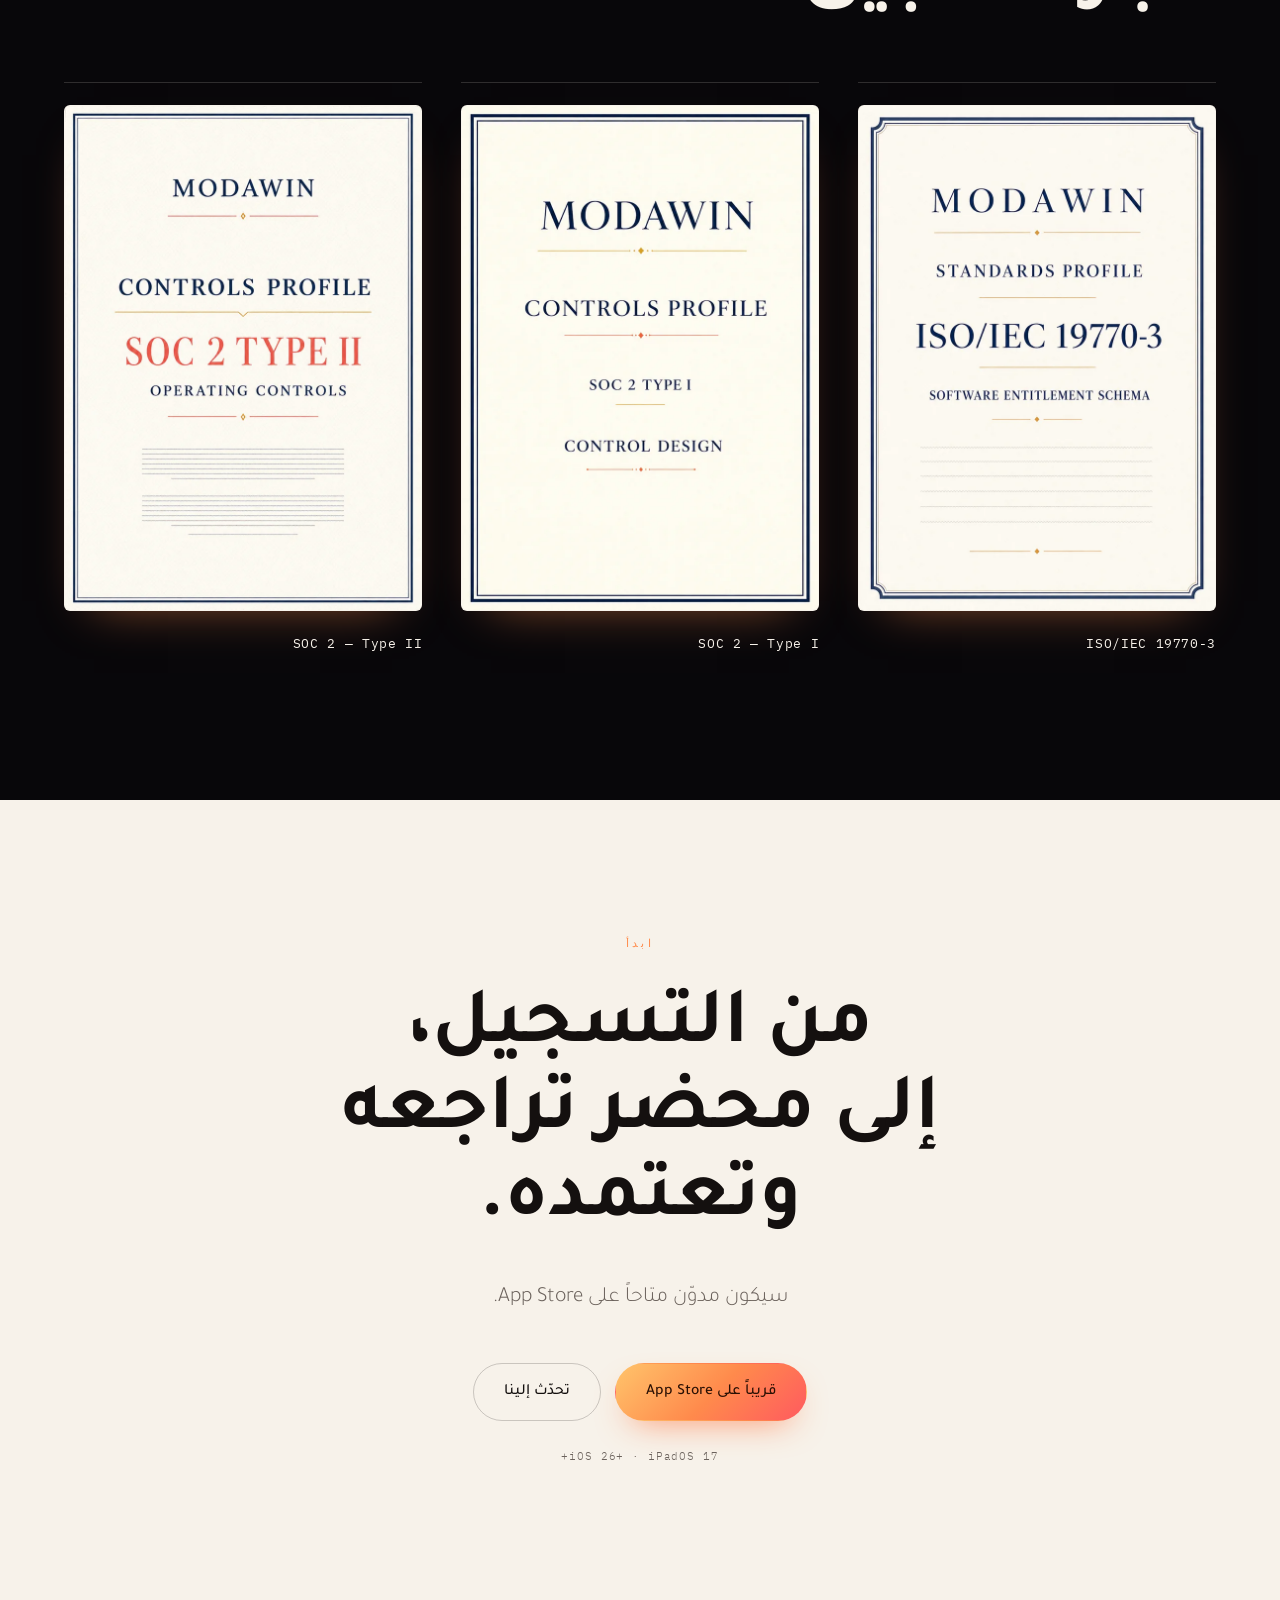
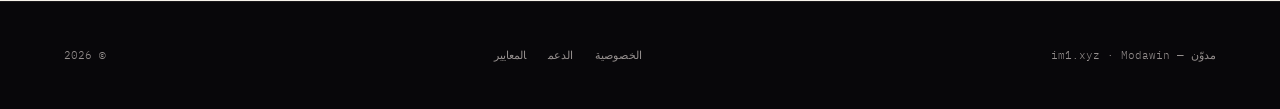
==== commit ecf8655f: "تحديث نصوص الموقع ووثائق المعايير" ====
--- a/index.html
+++ b/index.html
@@ -3,9 +3,9 @@
 <head>
 <meta charset="utf-8">
 <meta name="viewport" content="width=device-width, initial-scale=1">
-<title>مدوّن — محاضر اجتماعاتك تكتب عنك</title>
+<title>مدوّن — محاضر اجتماعاتك تكتب عنك.</title>
 <meta name="description" content="مدوّن يحوّل تسجيلات الاجتماعات إلى محاضر عربية منظّمة قابلة للمراجعة والتصدير بصيغ متعددة، بمعالجة محلية على جهازك أو خادمك الخاص.">
-<meta property="og:title" content="مدوّن — محاضر اجتماعاتك تكتب عنك">
+<meta property="og:title" content="مدوّن — محاضر اجتماعاتك تكتب عنك.">
 <meta property="og:description" content="محاضر عربية منظّمة، تُعالج محلياً على جهازك أو خادمك الخاص.">
 <meta property="og:type" content="website">
 <meta property="og:url" content="https://im1.xyz/">
@@ -24,7 +24,7 @@
 {"@context":"https://schema.org","@type":"SoftwareApplication","name":"مدوّن","alternateName":"Modawin",
 "applicationCategory":"BusinessApplication","operatingSystem":"iOS 26+, iPadOS 17+","inLanguage":"ar",
 "url":"https://im1.xyz/","image":"https://im1.xyz/icon-512.png",
-"description":"ذكاء اجتماعات عربي: تفريغ صوتي، تمييز متحدثين، وصياغة محضر عربي منظّم قابل للمراجعة والتصدير بصيغ متعددة — بمعالجة محلية على جهازك أو خادمك الخاص."}
+"description":"أمين السر الذكي لتفريغ الاجتماعات وصياغة محاضر عربية منظّمة قابلة للمراجعة والتصدير بصيغ متعددة."}
 </script>
 <style>
 :root{
@@ -134,13 +134,9 @@
 .std{display:grid;grid-template-columns:repeat(3,1fr);gap:clamp(18px,3vw,42px);margin-top:clamp(34px,5vw,56px)}
 @media(max-width:820px){.std{grid-template-columns:1fr}}
 .std .item{padding-top:22px;border-top:1px solid rgba(247,242,234,.16)}
-.std-art{display:block;width:100%;height:auto;aspect-ratio:1;object-fit:cover;border-radius:6px;
-  border:1px solid rgba(247,242,234,.12);margin-bottom:22px;box-shadow:0 20px 48px -30px rgba(255,138,76,.65)}
+.std-art{display:block;width:100%;height:auto;object-fit:contain;border-radius:6px;
+  border:1px solid rgba(247,242,234,.12);margin-bottom:22px;background:#F7F2EA;box-shadow:0 20px 48px -30px rgba(255,138,76,.65)}
 .std h4{font-family:var(--mono);font-size:.8rem;letter-spacing:.05em;font-weight:400;margin-bottom:10px}
-.std p{font-size:.92rem;margin-bottom:16px}
-.chip{display:inline-flex;align-items:center;gap:8px;font-family:var(--mono);font-size:.62rem;letter-spacing:.14em;
-  padding:5px 12px;border-radius:999px;border:1px solid rgba(255,138,76,.4);color:var(--flame-1)}
-.chip i{width:5px;height:5px;border-radius:50%;background:currentColor}
 
 /* ── closing ── */
 .closing{text-align:center}
@@ -164,7 +160,6 @@
     <div class="nav-links">
       <a href="#how">كيف يعمل</a>
       <a href="#what">المزايا</a>
-      <a href="#trust">المعايير</a>
       <a href="#privacy">الخصوصية</a>
       <a href="support.html">الدعم</a>
     </div>
@@ -177,7 +172,7 @@
   <span class="aura"></span>
   <div class="inner">
     <h1 class="rv" data-d="1">محاضر اجتماعاتك<br><span class="flame">تكتب عنك.</span></h1>
-    <p class="lede dim rv" data-d="2">ذكاء اجتماعات عربي يفرّغ التسجيل، ويميّز المتحدثين، ويصوغ مسودة المحضر — محلياً وتحت سيطرتك.</p>
+    <p class="lede dim rv" data-d="2">أمين السر الذكي</p>
     <div class="cta rv" data-d="3">
       <a class="btn btn-1 appstore" href="#">تحميل من App Store</a>
       <a class="btn btn-2" href="#how">كيف يعمل</a>
@@ -223,7 +218,7 @@
     </p>
     <div class="rule rv"></div>
     <div class="rows">
-      <div class="frow rv"><h3>لا رفع إلى خوادمنا</h3><p class="dim">تبقى ملفاتك على جهازك أو تنتقل فقط إلى الخادم المحلي الذي تختاره وتديره أنت.</p></div>
+      <div class="frow rv"><h3>لا رفع إلى خوادمنا</h3><p class="dim">تبقى ملفاتك على جهازك.</p></div>
       <div class="frow rv"><h3>لا حساب ولا اشتراك سحابي</h3><p class="dim">لا تسجيل دخول، ولا هوية تُربط بمحتوى اجتماعاتك.</p></div>
       <div class="frow rv"><h3>لا استخدام لتدريب النماذج</h3><p class="dim">لا يصل محتوى اجتماعاتك إلينا، ولا نستخدمه لتدريب أي نموذج.</p></div>
     </div>
@@ -242,7 +237,7 @@
       <div class="frow rv"><h3>ذاكرة محلية للحضور</h3><p class="dim">يحفظ الأشخاص الذين تعرّفت إليهم محلياً، ثم يربطهم تلقائياً بالاجتماعات التالية لتقليل التعريف اليدوي المتكرر.</p></div>
       <div class="frow rv"><h3>مسودة منظّمة للمحضر</h3><p class="dim">يرتّب البنود والقرارات والمهام في صيغة إدارية واضحة، ثم يترك لك المراجعة والاعتماد.</p></div>
       <div class="frow rv"><h3>القرار يبقى بيدك</h3><p class="dim">راجع وعدّل واعتمد قبل التصدير — لا شيء يصدر باسمك دون موافقتك.</p></div>
-      <div class="frow rv"><h3>تصدير عربي منظّم</h3><p class="dim">تصدير المحضر بصيغ متعددة مع الحفاظ على اتجاه الكتابة من اليمين إلى اليسار.</p></div>
+      <div class="frow rv"><h3>تصدير عربي منظّم</h3><p class="dim">تصدير المحضر بصيغ متعددة.</p></div>
     </div>
   </div>
 </section>
@@ -251,17 +246,12 @@
 <section class="band dark" id="trust">
   <div class="inner">
     <span class="eyebrow flame rv">المعايير والحوكمة</span>
-    <h2 class="rv" data-d="1" style="max-width:17ch">معايير مدمجة،<br>وضوابط قابلة للإثبات.</h2>
-    <p class="lede dim rv" data-d="2" style="max-width:56ch">
-      لا يتعامل مدوّن مع الامتثال كشعار تسويقي؛ بل يطبّق بنية الاستحقاقات البرمجية،
-      ويوثّق ضوابط الأمن والسرية وأدلة تشغيلها وفق الأطر المهنية ذات الصلة.
-    </p>
+    <h2 class="rv" data-d="1" style="max-width:18ch">معايير امتثال مدوّن<br>هي أساس، وليست مجرد تطبيق.</h2>
     <div class="std">
-      <div class="item rv"><img class="std-art" src="compliance-iso19770.webp" alt="تصميم يعبّر عن ترابط بيانات الاستحقاقات البرمجية" width="800" height="800" loading="lazy" decoding="async"><h4 class="ltr">ISO/IEC 19770-3</h4><p class="dim">يطبّق مدوّن بنية منظّمة لبيانات حقوق استخدام البرمجية والاستحقاقات، بما يدعم إدارتها وتبادلها آلياً وفق مخطط الاستحقاقات.</p></div>
-      <div class="item rv" data-d="1"><img class="std-art" src="compliance-soc2-type1.webp" alt="تصميم يعبّر عن توثيق ضوابط الأمن والسرية" width="800" height="800" loading="lazy" decoding="async"><h4 class="ltr">SOC 2 — Type I</h4><p class="dim">ضوابط الأمن والسرية مصمّمة وموثّقة، مع تحديد المسؤوليات والأدلة اللازمة لتقييم تصميمها في نقطة زمنية محددة.</p></div>
-      <div class="item rv" data-d="2"><img class="std-art" src="compliance-soc2-type2.webp" alt="تصميم يعبّر عن استمرارية تشغيل الضوابط وقياسها" width="800" height="800" loading="lazy" decoding="async"><h4 class="ltr">SOC 2 — Type II</h4><p class="dim">تشغيل الضوابط موثّق بأدلة دورية قابلة للقياس، بما يدعم تقييم فاعليتها واستمراريتها عبر فترة زمنية.</p></div>
-    </div>
-    <p class="tiny dim rv" style="margin-top:34px">التوافق مع إطار معياري يختلف عن تقرير التدقيق المستقل؛ تُعرض تقارير المدقق وبياناتها عند صدورها.</p>
+      <div class="item rv"><img class="std-art" src="compliance-iso19770.webp" alt="وثيقة معيار ISO/IEC 19770-3 لمدوّن" width="720" height="1018" loading="lazy" decoding="async"><h4 class="ltr">ISO/IEC 19770-3</h4></div>
+      <div class="item rv" data-d="1"><img class="std-art" src="compliance-soc2-type1.webp" alt="وثيقة معيار SOC 2 Type I لمدوّن" width="720" height="1018" loading="lazy" decoding="async"><h4 class="ltr">SOC 2 — Type I</h4></div>
+      <div class="item rv" data-d="2"><img class="std-art" src="compliance-soc2-type2.webp" alt="وثيقة معيار SOC 2 Type II لمدوّن" width="720" height="1018" loading="lazy" decoding="async"><h4 class="ltr">SOC 2 — Type II</h4></div>
+    </div>
   </div>
 </section>
 
